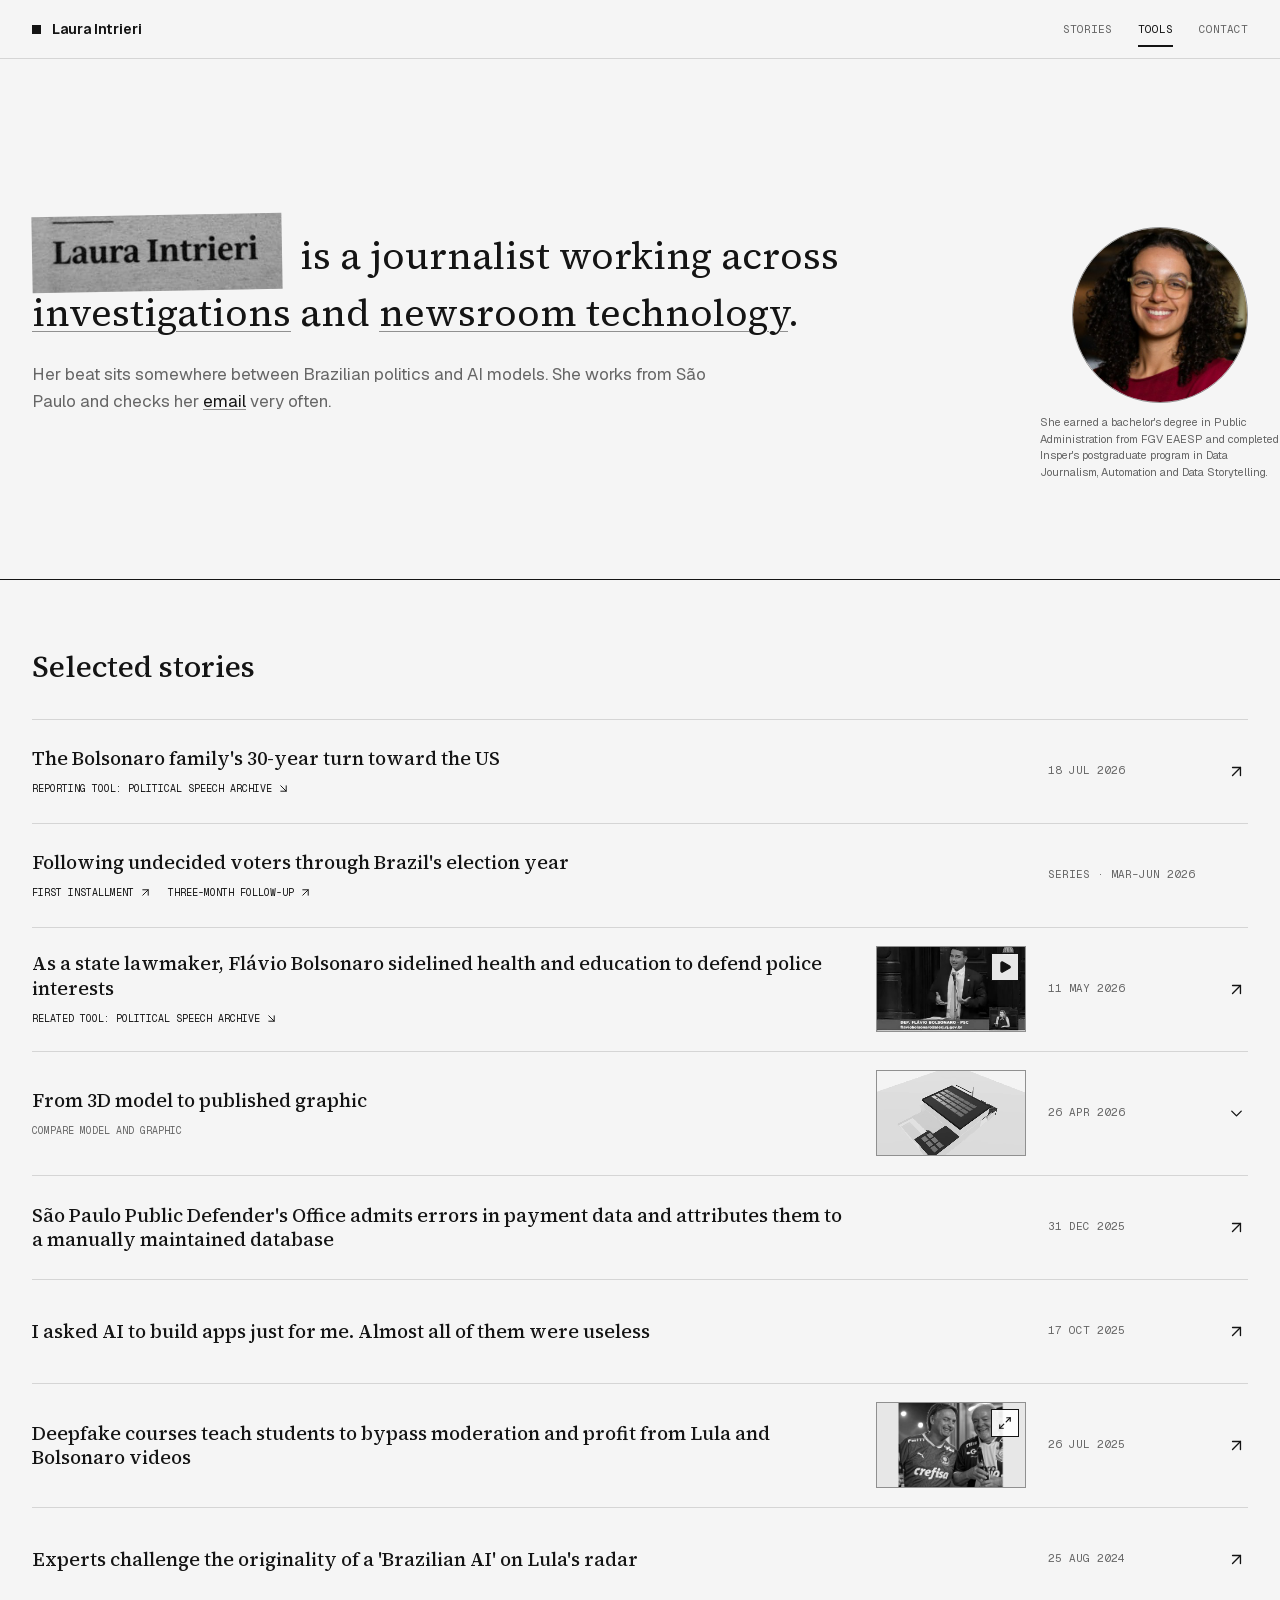
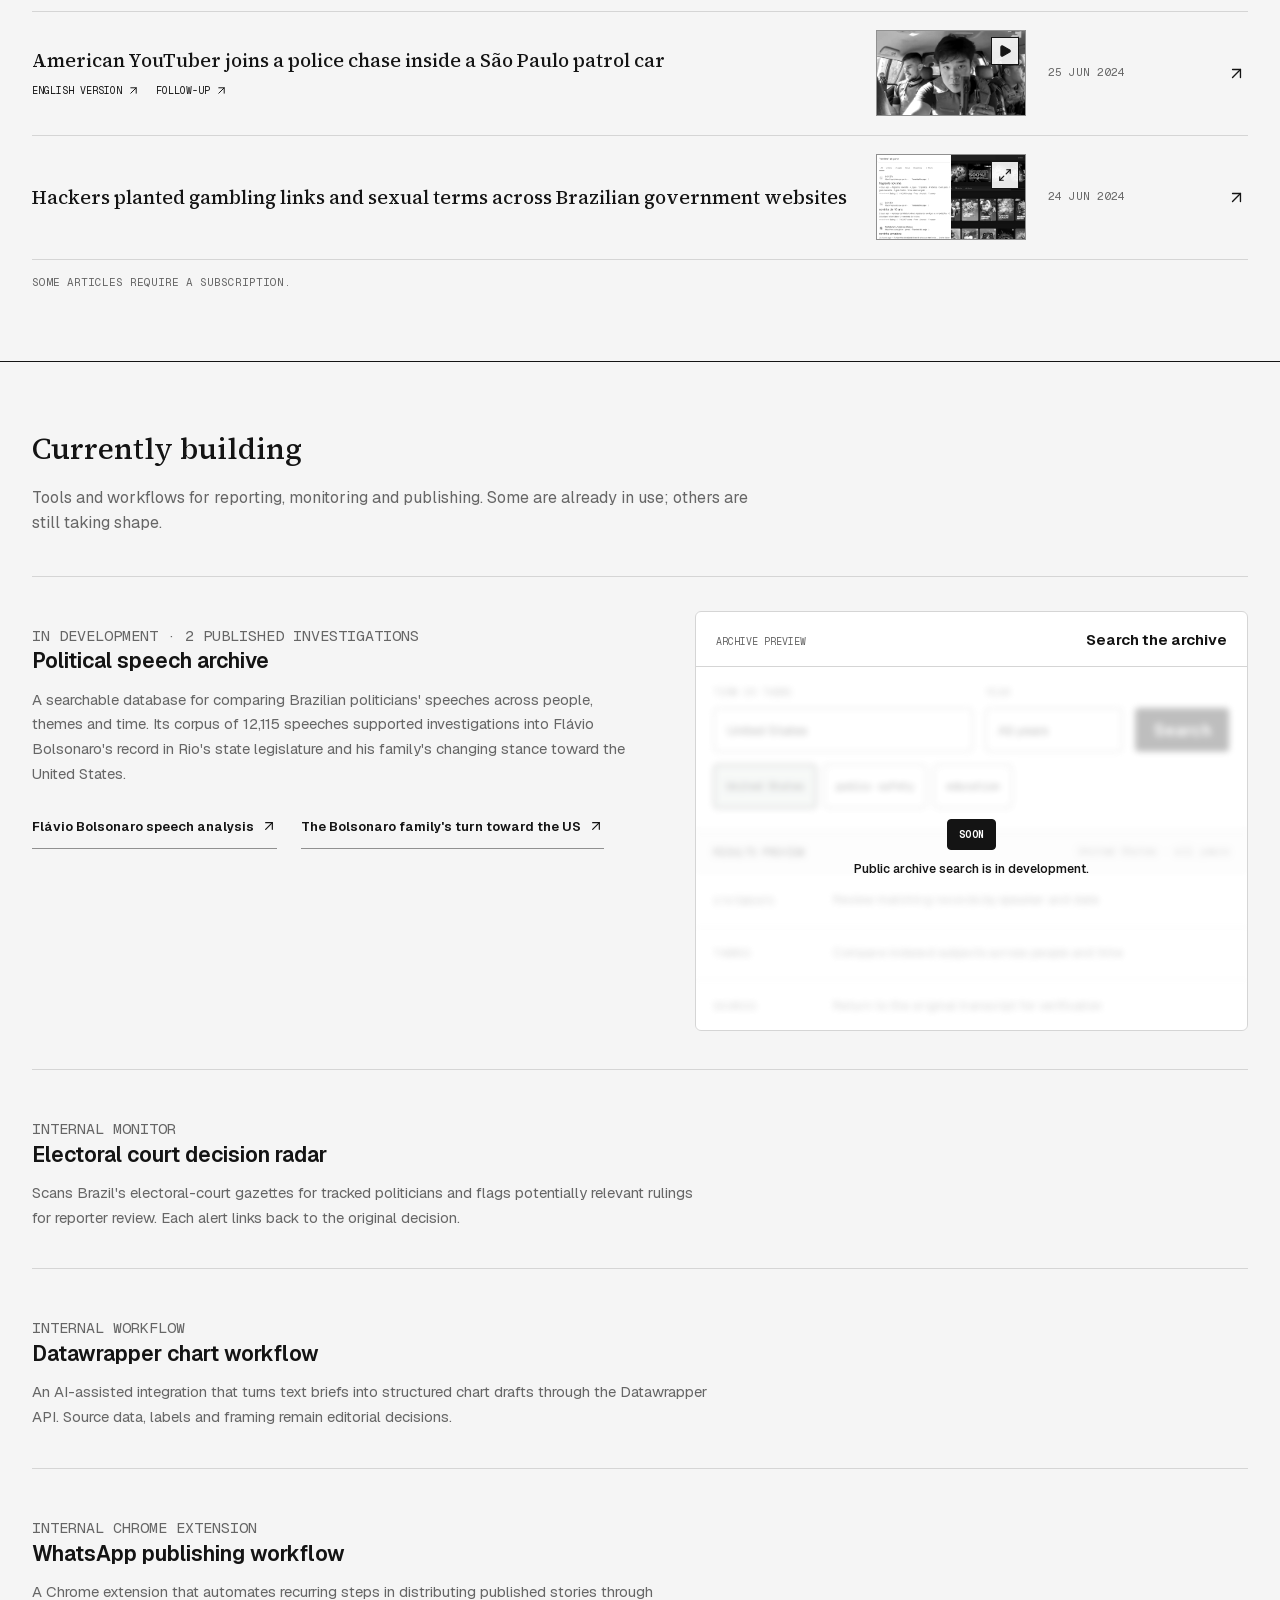
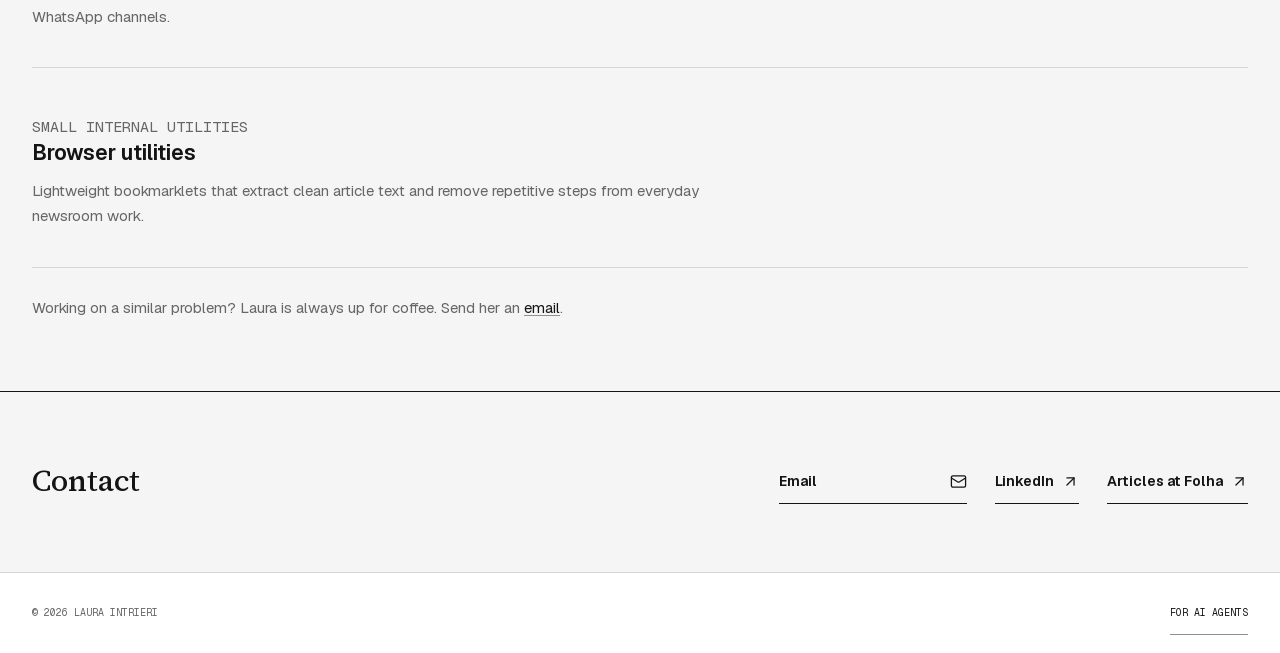
==== index.html @ 065230d8 "Publish Laura Intrieri portfolio" ====
<!DOCTYPE html><html lang="en"><head><meta charSet="utf-8"/><meta name="viewport" content="width=device-width, initial-scale=1"/><link rel="preload" as="image" href="/laura-intrieri.jpg"/><link rel="stylesheet" href="/_next/static/chunks/12.usk826t~mf.css" data-precedence="next"/><link rel="stylesheet" href="/_next/static/chunks/0a3dvdqsie1fz.css" data-precedence="next"/><link rel="preload" as="script" fetchPriority="low" href="/_next/static/chunks/0s037a8u6c812.js"/><script src="/_next/static/chunks/0exk0m7adlla-.js" async=""></script><script src="/_next/static/chunks/02dd9999gnvp8.js" async=""></script><script src="/_next/static/chunks/0i4fzzfjdfp~9.js" async=""></script><script src="/_next/static/chunks/turbopack-0ardxhsf6d251.js" async=""></script><script src="/_next/static/chunks/0pi6sxr_8rcpf.js" async=""></script><script src="/_next/static/chunks/176op1ci1oflp.js" async=""></script><script src="/_next/static/chunks/0tmbcn~sap714.js" async=""></script><script src="/_next/static/chunks/0n6szm4n17l6-.js" async=""></script><link rel="alternate" type="application/json" href="/for-ai.json"/><link rel="alternate" type="text/plain" href="/for-ai.txt"/><link rel="alternate" type="text/plain" href="/llms.txt"/><title>Laura Intrieri | Investigations and newsroom technology</title><meta name="description" content="Laura Intrieri reports on Brazilian politics and artificial intelligence at Folha de S.Paulo, working across investigations and newsroom technology from São Paulo."/><meta name="author" content="Laura Intrieri"/><meta name="creator" content="Laura Intrieri"/><meta property="og:title" content="Laura Intrieri | Investigations and newsroom technology"/><meta property="og:description" content="Brazilian politics, artificial intelligence, investigations and newsroom technology from São Paulo."/><meta property="og:locale" content="en_US"/><meta property="og:image" content="https://labintrieri.github.io/og.png"/><meta property="og:image:width" content="1200"/><meta property="og:image:height" content="630"/><meta property="og:image:alt" content="Laura Intrieri | Investigations and newsroom technology"/><meta property="og:type" content="website"/><meta name="twitter:card" content="summary_large_image"/><meta name="twitter:title" content="Laura Intrieri | Investigations and newsroom technology"/><meta name="twitter:description" content="Brazilian politics, artificial intelligence, investigations and newsroom technology from São Paulo."/><meta name="twitter:image" content="https://labintrieri.github.io/og.png"/><link rel="shortcut icon" href="/favicon.png"/><link rel="icon" href="/favicon.png"/><script src="/_next/static/chunks/03~yq9q893hmn.js" noModule=""></script></head><body><div hidden=""><!--$--><!--/$--></div><a class="skip-link" href="#content">Skip to content</a><header class="site-header"><div class="header-inner"><a class="brand" href="#content" aria-label="Laura Intrieri, home"><span class="brand-mark" aria-hidden="true"></span><span>Laura Intrieri</span></a><div class="header-actions"><nav class="site-nav desktop-nav" aria-label="Main navigation"><a href="#work">Stories</a><a href="#tools">Tools</a><a href="#contact">Contact</a></nav><details class="mobile-nav"><summary class="icon-button" aria-label="Main menu" title="Main menu"><svg xmlns="http://www.w3.org/2000/svg" width="19" height="19" viewBox="0 0 24 24" fill="none" stroke="currentColor" stroke-width="1.8" stroke-linecap="round" stroke-linejoin="round" class="lucide lucide-menu menu-icon menu-icon-open" aria-hidden="true"><path d="M4 5h16"></path><path d="M4 12h16"></path><path d="M4 19h16"></path></svg><svg xmlns="http://www.w3.org/2000/svg" width="19" height="19" viewBox="0 0 24 24" fill="none" stroke="currentColor" stroke-width="1.8" stroke-linecap="round" stroke-linejoin="round" class="lucide lucide-x menu-icon menu-icon-close" aria-hidden="true"><path d="M18 6 6 18"></path><path d="m6 6 12 12"></path></svg></summary><nav aria-label="Mobile navigation"><a href="#work">Stories</a><a href="#tools">Tools</a><a href="#contact">Contact</a></nav></details></div></div></header><main id="content" class="site-shell"><section class="hero" aria-labelledby="hero-title"><div class="hero-copy"><h1 id="hero-title"><span class="sr-only">Laura Intrieri</span><span class="byline-clipping" aria-hidden="true"></span> is a journalist working across <a class="hero-term-link" href="#work">investigations</a> and <a class="hero-term-link" href="#tools">newsroom technology</a>.</h1><p class="hero-statement">Her beat sits somewhere between Brazilian politics and AI models. She works from São Paulo and checks her <a class="inline-email-link" href="#contact" aria-label="Email Laura Intrieri">email</a> very often.</p></div><figure class="portrait-figure"><div class="portrait-stage"><img alt="Portrait of Laura Intrieri" decoding="async" data-nimg="fill" class="portrait-image" style="position:absolute;height:100%;width:100%;left:0;top:0;right:0;bottom:0;color:transparent" src="/laura-intrieri.jpg"/></div><figcaption class="portrait-caption">She earned a bachelor&#x27;s degree in Public Administration from FGV EAESP and completed Insper&#x27;s postgraduate program in Data Journalism, Automation and Data Storytelling.</figcaption></figure></section><section id="work" data-section="true" class="section section-works" aria-labelledby="work-title"><div class="section-inner"><h2 class="section-title" id="work-title">Selected stories</h2><div class="story-chronology" aria-label="Selected stories in chronological order, newest first"><article class="article-row article-row-text-only" id="story-bolsonaro-us-shift"><div class="article-story"><a class="article-title" href="https://www1.folha.uol.com.br/poder/2026/07/familia-bolsonaro-foi-de-desconfianca-a-alinhamento-aos-eua-em-30-anos.shtml" target="_blank" rel="noreferrer" aria-label="The Bolsonaro family&#x27;s 30-year turn toward the US. Published by Folha de S.Paulo on 18 Jul 2026. Opens in a new tab.">The Bolsonaro family&#x27;s 30-year turn toward the US</a><span class="article-related-links" role="group" aria-label="Links for The Bolsonaro family&#x27;s 30-year turn toward the US"><a href="#tool-speech-archive" aria-label="Reporting tool: Political speech archive for The Bolsonaro family&#x27;s 30-year turn toward the US">Reporting tool: Political speech archive<svg xmlns="http://www.w3.org/2000/svg" width="13" height="13" viewBox="0 0 24 24" fill="none" stroke="currentColor" stroke-width="1.8" stroke-linecap="round" stroke-linejoin="round" class="lucide lucide-arrow-down-right" aria-hidden="true"><path d="m7 7 10 10"></path><path d="M17 7v10H7"></path></svg></a></span></div><time class="article-date" dateTime="2026-07-18">18 Jul 2026</time><a class="article-arrow" href="https://www1.folha.uol.com.br/poder/2026/07/familia-bolsonaro-foi-de-desconfianca-a-alinhamento-aos-eua-em-30-anos.shtml" target="_blank" rel="noreferrer" aria-label="Open The Bolsonaro family&#x27;s 30-year turn toward the US in a new tab"><svg xmlns="http://www.w3.org/2000/svg" width="19" height="19" viewBox="0 0 24 24" fill="none" stroke="currentColor" stroke-width="1.7" stroke-linecap="round" stroke-linejoin="round" class="lucide lucide-arrow-up-right" aria-hidden="true"><path d="M7 7h10v10"></path><path d="M7 17 17 7"></path></svg></a></article><article class="article-row article-row-text-only" id="story-undecided-voters"><div class="article-story"><span class="article-title">Following undecided voters through Brazil&#x27;s election year</span><span class="article-related-links" role="group" aria-label="Links for Following undecided voters through Brazil&#x27;s election year"><a href="https://www1.folha.uol.com.br/poder/2026/03/indecisos-narram-sequencia-de-apostas-e-decepcoes-com-lideres-de-esquerda-e-direita.shtml" target="_blank" rel="noreferrer" aria-label="First installment for Following undecided voters through Brazil&#x27;s election year, opens in a new tab">First installment<svg xmlns="http://www.w3.org/2000/svg" width="13" height="13" viewBox="0 0 24 24" fill="none" stroke="currentColor" stroke-width="1.8" stroke-linecap="round" stroke-linejoin="round" class="lucide lucide-arrow-up-right" aria-hidden="true"><path d="M7 7h10v10"></path><path d="M7 17 17 7"></path></svg></a><a href="https://www1.folha.uol.com.br/poder/2026/06/indecisos-veem-eleicao-sem-entusiasmo-e-adiam-escolha-para-depois-de-debates.shtml" target="_blank" rel="noreferrer" aria-label="Three-month follow-up for Following undecided voters through Brazil&#x27;s election year, opens in a new tab">Three-month follow-up<svg xmlns="http://www.w3.org/2000/svg" width="13" height="13" viewBox="0 0 24 24" fill="none" stroke="currentColor" stroke-width="1.8" stroke-linecap="round" stroke-linejoin="round" class="lucide lucide-arrow-up-right" aria-hidden="true"><path d="M7 7h10v10"></path><path d="M7 17 17 7"></path></svg></a></span></div><time class="article-date" dateTime="2026-06">Series · Mar–Jun 2026</time></article><article class="article-row article-row-has-visual" id="story-flavio-speeches"><div class="article-story"><a class="article-title" href="https://www1.folha.uol.com.br/poder/2026/05/em-discursos-como-deputado-flavio-deixou-de-lado-saude-e-educacao-para-defender-policia.shtml" target="_blank" rel="noreferrer" aria-label="As a state lawmaker, Flávio Bolsonaro sidelined health and education to defend police interests. Published by Folha de S.Paulo on 11 May 2026. Opens in a new tab.">As a state lawmaker, Flávio Bolsonaro sidelined health and education to defend police interests</a><span class="article-related-links" role="group" aria-label="Links for As a state lawmaker, Flávio Bolsonaro sidelined health and education to defend police interests"><a href="#tool-speech-archive" aria-label="Related tool: Political speech archive for As a state lawmaker, Flávio Bolsonaro sidelined health and education to defend police interests">Related tool: Political speech archive<svg xmlns="http://www.w3.org/2000/svg" width="13" height="13" viewBox="0 0 24 24" fill="none" stroke="currentColor" stroke-width="1.8" stroke-linecap="round" stroke-linejoin="round" class="lucide lucide-arrow-down-right" aria-hidden="true"><path d="m7 7 10 10"></path><path d="M17 7v10H7"></path></svg></a></span></div><figure class="story-visual story-visual-speech-topics" aria-describedby="story-visual-flavio-speeches-caption"><div class="story-visual-stage"><div class="story-visual-panel story-visual-evidence"><span class="story-evidence story-evidence-speech"><img alt="Flavio Bolsonaro speaking at the TV Alerj podium on February 7, 2018" loading="lazy" decoding="async" data-nimg="fill" class="story-evidence-photo" style="position:absolute;height:100%;width:100%;left:0;top:0;right:0;bottom:0;color:transparent" src="/story-media/flavio-alerj.jpg"/></span><button type="button" class="story-media-open" aria-label="Watch the TV Alerj archive" title="Watch the TV Alerj archive"><svg xmlns="http://www.w3.org/2000/svg" width="14" height="14" viewBox="0 0 24 24" fill="currentColor" stroke="currentColor" stroke-width="2" stroke-linecap="round" stroke-linejoin="round" class="lucide lucide-play" aria-hidden="true"><path d="M5 5a2 2 0 0 1 3.008-1.728l11.997 6.998a2 2 0 0 1 .003 3.458l-12 7A2 2 0 0 1 5 19z"></path></svg></button></div></div><figcaption class="sr-only" id="story-visual-flavio-speeches-caption">An archival TV Alerj frame from Flavio Bolsonaro&#x27;s time as a state lawmaker.</figcaption></figure><dialog class="story-media-dialog" aria-labelledby="story-visual-flavio-speeches-dialog-title" aria-describedby="story-visual-flavio-speeches-dialog-description"><div class="story-media-dialog-shell"><header><div><p id="story-visual-flavio-speeches-dialog-title">TV Alerj archive</p><p id="story-visual-flavio-speeches-dialog-description">An archival TV Alerj frame from Flavio Bolsonaro&#x27;s time as a state lawmaker.</p><p class="story-dialog-source">TV Alerj / YouTube, Feb. 7, 2018</p></div><button type="button" class="story-dialog-close" aria-label="Close media" title="Close media"><svg xmlns="http://www.w3.org/2000/svg" width="20" height="20" viewBox="0 0 24 24" fill="none" stroke="currentColor" stroke-width="2" stroke-linecap="round" stroke-linejoin="round" class="lucide lucide-x" aria-hidden="true"><path d="M18 6 6 18"></path><path d="m6 6 12 12"></path></svg></button></header><div class="story-media-dialog-body"></div></div></dialog><time class="article-date" dateTime="2026-05-11">11 May 2026</time><a class="article-arrow" href="https://www1.folha.uol.com.br/poder/2026/05/em-discursos-como-deputado-flavio-deixou-de-lado-saude-e-educacao-para-defender-policia.shtml" target="_blank" rel="noreferrer" aria-label="Open As a state lawmaker, Flávio Bolsonaro sidelined health and education to defend police interests in a new tab"><svg xmlns="http://www.w3.org/2000/svg" width="19" height="19" viewBox="0 0 24 24" fill="none" stroke="currentColor" stroke-width="1.7" stroke-linecap="round" stroke-linejoin="round" class="lucide lucide-arrow-up-right" aria-hidden="true"><path d="M7 7h10v10"></path><path d="M7 17 17 7"></path></svg></a></article><article class="house-story" id="story-house-model"><details class="house-story-details"><summary class="article-row article-row-has-visual house-story-summary"><span class="article-story"><span class="article-title">From 3D model to published graphic</span><span class="house-story-action">Compare model and graphic</span></span><span class="house-model-preview" aria-hidden="true"><video muted="" loop="" playsInline="" preload="metadata" poster="/story-media/house-model-still.webp"><source src="/story-media/house-model-process.webm" type="video/webm"/><source src="/story-media/house-model-process.mp4" type="video/mp4"/></video></span><time class="article-date" dateTime="2026-04-26">26 Apr 2026</time><span class="article-arrow house-story-chevron"><svg xmlns="http://www.w3.org/2000/svg" width="19" height="19" viewBox="0 0 24 24" fill="none" stroke="currentColor" stroke-width="1.7" stroke-linecap="round" stroke-linejoin="round" class="lucide lucide-chevron-down" aria-hidden="true"><path d="m6 9 6 6 6-6"></path></svg></span></summary><div class="house-story-panel"><div class="house-story-copy"><p>A browser-based reconstruction became the final infographic. Compare the working model with the version published by Folha.</p><p class="house-story-credit">Published with Evelyn Aires and Luciano Veronezi.</p><a class="house-story-link" href="https://www1.folha.uol.com.br/poder/2026/04/bolsonaro-cumpre-pena-em-casa-com-piscina-e-de-tornozeleira-veja-infografico.shtml" target="_blank" rel="noreferrer" aria-label="Read the Bolsonaro house visual story at Folha de S.Paulo, opens in a new tab">Read the story<svg xmlns="http://www.w3.org/2000/svg" width="16" height="16" viewBox="0 0 24 24" fill="none" stroke="currentColor" stroke-width="1.8" stroke-linecap="round" stroke-linejoin="round" class="lucide lucide-arrow-up-right" aria-hidden="true"><path d="M7 7h10v10"></path><path d="M7 17 17 7"></path></svg></a></div><div class="house-model-feature house-model-inline"><style>
  .house-model-feature {
    width: min(100%, 500px);
    margin-inline: auto;
    color: var(--ink, #141414);
  }

  .house-model-toolbar {
    min-height: 46px;
    display: flex;
    align-items: center;
    justify-content: space-between;
    gap: 12px;
    padding-block: 6px;
    border-top: 1px solid var(--line, #d5d5d5);
  }

  .house-model-switch {
    display: inline-grid;
    grid-template-columns: repeat(2, minmax(0, 1fr));
    border: 1px solid var(--line-strong, #909090);
    border-radius: 4px;
    overflow: hidden;
  }

  .house-model-switch button,
  .house-model-reset {
    min-height: 34px;
    border: 0;
    background: transparent;
    color: var(--ink, #141414);
    cursor: pointer;
  }

  .house-model-switch button {
    min-width: 110px;
    padding-inline: 12px;
    font-family: var(--font-geist-mono, Consolas, monospace);
    font-size: 10px;
    font-weight: 600;
    text-transform: uppercase;
  }

  .house-model-switch button + button {
    border-left: 1px solid var(--line-strong, #909090);
  }

  .house-model-switch button[aria-pressed="true"] {
    background: var(--ink, #141414);
    color: var(--surface, #fff);
  }

  .house-model-switch button:disabled {
    cursor: not-allowed;
    opacity: 0.46;
  }

  .house-model-switch button:hover:not([aria-pressed="true"]),
  .house-model-switch button:focus-visible:not([aria-pressed="true"]),
  .house-model-reset:hover,
  .house-model-reset:focus-visible {
    background: var(--pastel, #dfe6e2);
  }

  .house-model-reset {
    width: 34px;
    display: inline-grid;
    place-items: center;
    border: 1px solid var(--line-strong, #909090);
    border-radius: 4px;
  }

  .house-model-reset[hidden] {
    visibility: hidden;
    display: inline-grid;
  }

  .house-model-frame {
    position: relative;
    width: 100%;
    aspect-ratio: 600 / 344;
    overflow: hidden;
    isolation: isolate;
    border-block: 1px solid var(--line, #d5d5d5);
    background: #f0f0ed;
  }

  .house-model-poster,
  .house-model-canvas {
    position: absolute;
    inset: 0;
    width: 100%;
    height: 100%;
  }

  .house-model-poster {
    z-index: 1;
    object-fit: cover;
    background: #fff;
    transition: opacity 180ms ease;
  }

  .house-model-canvas {
    z-index: 2;
    opacity: 0;
    pointer-events: none;
    transition: opacity 180ms ease;
  }

  .house-model-canvas.is-ready {
    opacity: 1;
    pointer-events: auto;
  }

  .house-model-canvas canvas {
    width: 100%;
    height: 100%;
    display: block;
    touch-action: pan-y;
  }

  .house-model-comparison {
    position: absolute;
    z-index: 4;
    inset: 0;
    overflow: hidden;
  }

  .house-model-compare-published {
    position: absolute;
    inset: 0;
    overflow: hidden;
  }

  .house-model-compare-published img {
    object-fit: cover;
  }

  .house-model-compare-labels {
    position: absolute;
    z-index: 5;
    top: 8px;
    right: 8px;
    left: 8px;
    display: flex;
    align-items: flex-start;
    justify-content: space-between;
    gap: 12px;
    pointer-events: none;
  }

  .house-model-compare-labels span {
    padding: 5px 7px;
    background: rgba(245, 245, 245, 0.92);
    color: var(--ink, #141414);
    font-family: var(--font-geist-mono, Consolas, monospace);
    font-size: 9px;
    font-weight: 600;
    text-transform: uppercase;
  }

  .house-model-compare-divider {
    position: absolute;
    z-index: 6;
    top: 0;
    bottom: 0;
    width: 1px;
    background: var(--ink, #141414);
    pointer-events: none;
    transform: translateX(-50%);
  }

  .house-model-compare-divider span {
    position: absolute;
    top: 50%;
    left: 50%;
    width: 28px;
    height: 28px;
    border: 1px solid var(--ink, #141414);
    border-radius: 50%;
    background: var(--surface, #fff);
    transform: translate(-50%, -50%);
  }

  .house-model-compare-divider span::before {
    content: "";
    position: absolute;
    inset: 8px 9px;
    border-inline: 1px solid var(--ink, #141414);
  }

  .house-model-compare-range {
    appearance: none;
    position: absolute;
    z-index: 7;
    top: 50%;
    left: 0;
    width: 100%;
    height: 44px;
    margin: 0;
    background: transparent;
    cursor: ew-resize;
    transform: translateY(-50%);
    touch-action: pan-y;
  }

  .house-model-compare-range:focus-visible {
    outline: 2px solid var(--ink, #141414);
    outline-offset: -2px;
  }

  .house-model-compare-range::-webkit-slider-runnable-track {
    height: 2px;
    background: transparent;
  }

  .house-model-compare-range::-webkit-slider-thumb {
    width: 44px;
    height: 44px;
    margin-top: -21px;
    appearance: none;
    border: 0;
    background: transparent;
  }

  .house-model-compare-range::-moz-range-track {
    height: 2px;
    border: 0;
    background: transparent;
  }

  .house-model-compare-range::-moz-range-thumb {
    width: 44px;
    height: 44px;
    border: 0;
    background: transparent;
  }

  .house-model-status {
    position: absolute;
    z-index: 8;
    left: 10px;
    bottom: 10px;
    margin: 0;
    padding: 6px 8px;
    background: rgba(245, 245, 245, 0.92);
    color: var(--muted, #666);
    font-family: var(--font-geist-mono, Consolas, monospace);
    font-size: 9px;
    text-transform: uppercase;
  }

  .house-model-a11y {
    position: absolute;
    width: 1px;
    height: 1px;
    padding: 0;
    margin: -1px;
    overflow: hidden;
    clip: rect(0, 0, 0, 0);
    white-space: nowrap;
    border: 0;
  }

  @media (max-width: 760px) {
    .house-model-toolbar {
      align-items: stretch;
    }

    .house-model-switch {
      flex: 1;
    }

    .house-model-switch button {
      min-width: 0;
      min-height: 44px;
      padding-inline: 9px;
    }

    .house-model-reset {
      width: 44px;
      min-height: 44px;
    }

  }

  @media (max-width: 360px) {
    .house-model-toolbar {
      gap: 8px;
    }

    .house-model-switch button {
      padding-inline: 6px;
      font-size: 9px;
      white-space: nowrap;
    }

  }

  @media (prefers-reduced-motion: reduce) {
    .house-model-poster,
    .house-model-canvas {
      transition: none;
    }
  }
</style><div class="house-model-toolbar"><div class="house-model-switch" role="group" aria-label="Choose visual"><button type="button" aria-pressed="true">Compare</button><button type="button" aria-pressed="false">Explore 3D</button></div><button type="button" class="house-model-reset" hidden="" aria-label="Reset 3D view" title="Reset 3D view"><svg xmlns="http://www.w3.org/2000/svg" width="17" height="17" viewBox="0 0 24 24" fill="none" stroke="currentColor" stroke-width="1.8" stroke-linecap="round" stroke-linejoin="round" class="lucide lucide-rotate-ccw" aria-hidden="true"><path d="M3 12a9 9 0 1 0 9-9 9.75 9.75 0 0 0-6.74 2.74L3 8"></path><path d="M3 3v5h5"></path></svg></button></div><div class="house-model-frame is-compare"><img alt="" aria-hidden="true" loading="lazy" decoding="async" data-nimg="fill" class="house-model-poster" style="position:absolute;height:100%;width:100%;left:0;top:0;right:0;bottom:0;color:transparent" src="/story-media/house-model-still.webp"/><div class="house-model-canvas" aria-hidden="true"></div><div class="house-model-comparison" role="group" aria-label="Comparison between the working 3D model and: Published diagram showing an approximate model of Jair Bolsonaro&#x27;s house"><div class="house-model-compare-published" style="clip-path:inset(0 0 0 50%)" aria-hidden="true"><img alt="" loading="lazy" decoding="async" data-nimg="fill" style="position:absolute;height:100%;width:100%;left:0;top:0;right:0;bottom:0;color:transparent" src="/story-media/house-published-comparator.png"/></div><div class="house-model-compare-labels" aria-hidden="true"><span>3D model</span><span>Published graphic</span></div><div class="house-model-compare-divider" style="left:50%" aria-hidden="true"><span></span></div><input class="house-model-compare-range" type="range" min="4" max="96" aria-label="Move the comparison divider" aria-valuetext="50% published graphic visible" value="50"/></div><p id="house-model-instructions" class="house-model-a11y">Drag or use the arrow keys to rotate the model. Use the plus and minus keys to zoom. Hold Control or Command while scrolling to zoom. Hold Shift while dragging to pan.</p></div></div></div></details></article><article class="article-row article-row-text-only" id="story-payment-data"><div class="article-story"><a class="article-title" href="https://www1.folha.uol.com.br/poder/2025/12/defensoria-de-sp-admite-erro-em-dados-de-pagamentos-e-culpa-base-preenchida-a-mao.shtml" target="_blank" rel="noreferrer" aria-label="São Paulo Public Defender&#x27;s Office admits errors in payment data and attributes them to a manually maintained database. Published by Folha de S.Paulo on 31 Dec 2025. Opens in a new tab.">São Paulo Public Defender&#x27;s Office admits errors in payment data and attributes them to a manually maintained database</a></div><time class="article-date" dateTime="2025-12-31">31 Dec 2025</time><a class="article-arrow" href="https://www1.folha.uol.com.br/poder/2025/12/defensoria-de-sp-admite-erro-em-dados-de-pagamentos-e-culpa-base-preenchida-a-mao.shtml" target="_blank" rel="noreferrer" aria-label="Open São Paulo Public Defender&#x27;s Office admits errors in payment data and attributes them to a manually maintained database in a new tab"><svg xmlns="http://www.w3.org/2000/svg" width="19" height="19" viewBox="0 0 24 24" fill="none" stroke="currentColor" stroke-width="1.7" stroke-linecap="round" stroke-linejoin="round" class="lucide lucide-arrow-up-right" aria-hidden="true"><path d="M7 7h10v10"></path><path d="M7 17 17 7"></path></svg></a></article><article class="article-row article-row-text-only" id="story-ai-apps"><div class="article-story"><a class="article-title" href="https://www1.folha.uol.com.br/tec/2025/10/mandei-a-ia-fazer-aplicativos-so-para-mim-e-quase-todos-foram-inuteis.shtml" target="_blank" rel="noreferrer" aria-label="I asked AI to build apps just for me. Almost all of them were useless. Published by Folha de S.Paulo on 17 Oct 2025. Opens in a new tab.">I asked AI to build apps just for me. Almost all of them were useless</a></div><time class="article-date" dateTime="2025-10-17">17 Oct 2025</time><a class="article-arrow" href="https://www1.folha.uol.com.br/tec/2025/10/mandei-a-ia-fazer-aplicativos-so-para-mim-e-quase-todos-foram-inuteis.shtml" target="_blank" rel="noreferrer" aria-label="Open I asked AI to build apps just for me. Almost all of them were useless in a new tab"><svg xmlns="http://www.w3.org/2000/svg" width="19" height="19" viewBox="0 0 24 24" fill="none" stroke="currentColor" stroke-width="1.7" stroke-linecap="round" stroke-linejoin="round" class="lucide lucide-arrow-up-right" aria-hidden="true"><path d="M7 7h10v10"></path><path d="M7 17 17 7"></path></svg></a></article><article class="article-row article-row-has-visual" id="story-deepfake-courses"><div class="article-story"><a class="article-title" href="https://www1.folha.uol.com.br/poder/2025/07/cursos-de-deepfake-ensinam-a-driblar-moderacao-e-a-lucrar-com-videos-de-lula-e-bolsonaro-feitos-por-ia.shtml" target="_blank" rel="noreferrer" aria-label="Deepfake courses teach students to bypass moderation and profit from Lula and Bolsonaro videos. Published by Folha de S.Paulo on 26 Jul 2025. Opens in a new tab.">Deepfake courses teach students to bypass moderation and profit from Lula and Bolsonaro videos</a></div><figure class="story-visual story-visual-deepfake-courses" aria-describedby="story-visual-deepfake-courses-caption"><div class="story-visual-stage"><div class="story-visual-panel story-visual-evidence"><span class="story-evidence story-evidence-deepfake"><img alt="AI-generated course material depicting Lula and Jair Bolsonaro" loading="lazy" decoding="async" data-nimg="fill" class="story-evidence-photo" style="position:absolute;height:100%;width:100%;left:0;top:0;right:0;bottom:0;color:transparent" src="/story-media/deepfake-course.jpg"/></span><button type="button" class="story-media-open" aria-label="Open the reporting material" title="Open the reporting material"><svg xmlns="http://www.w3.org/2000/svg" width="14" height="14" viewBox="0 0 24 24" fill="none" stroke="currentColor" stroke-width="2" stroke-linecap="round" stroke-linejoin="round" class="lucide lucide-maximize2 lucide-maximize-2" aria-hidden="true"><path d="M15 3h6v6"></path><path d="m21 3-7 7"></path><path d="m3 21 7-7"></path><path d="M9 21H3v-6"></path></svg></button></div></div><figcaption class="sr-only" id="story-visual-deepfake-courses-caption">AI-generated course material examined during the reporting.</figcaption></figure><dialog class="story-media-dialog" aria-labelledby="story-visual-deepfake-courses-dialog-title" aria-describedby="story-visual-deepfake-courses-dialog-description"><div class="story-media-dialog-shell"><header><div><p id="story-visual-deepfake-courses-dialog-title">AI-generated course material</p><p id="story-visual-deepfake-courses-dialog-description">AI-generated course material examined during the reporting.</p><p class="story-dialog-source">Course material examined during reporting / via Folha de S.Paulo</p></div><button type="button" class="story-dialog-close" aria-label="Close media" title="Close media"><svg xmlns="http://www.w3.org/2000/svg" width="20" height="20" viewBox="0 0 24 24" fill="none" stroke="currentColor" stroke-width="2" stroke-linecap="round" stroke-linejoin="round" class="lucide lucide-x" aria-hidden="true"><path d="M18 6 6 18"></path><path d="m6 6 12 12"></path></svg></button></header><div class="story-media-dialog-body"></div></div></dialog><time class="article-date" dateTime="2025-07-26">26 Jul 2025</time><a class="article-arrow" href="https://www1.folha.uol.com.br/poder/2025/07/cursos-de-deepfake-ensinam-a-driblar-moderacao-e-a-lucrar-com-videos-de-lula-e-bolsonaro-feitos-por-ia.shtml" target="_blank" rel="noreferrer" aria-label="Open Deepfake courses teach students to bypass moderation and profit from Lula and Bolsonaro videos in a new tab"><svg xmlns="http://www.w3.org/2000/svg" width="19" height="19" viewBox="0 0 24 24" fill="none" stroke="currentColor" stroke-width="1.7" stroke-linecap="round" stroke-linejoin="round" class="lucide lucide-arrow-up-right" aria-hidden="true"><path d="M7 7h10v10"></path><path d="M7 17 17 7"></path></svg></a></article><article class="article-row article-row-text-only" id="story-brazilian-ai"><div class="article-story"><a class="article-title" href="https://www1.folha.uol.com.br/mercado/2024/08/especialistas-contestam-originalidade-de-ia-brasileira-no-radar-de-lula.shtml" target="_blank" rel="noreferrer" aria-label="Experts challenge the originality of a &#x27;Brazilian AI&#x27; on Lula&#x27;s radar. Published by Folha de S.Paulo on 25 Aug 2024. Opens in a new tab.">Experts challenge the originality of a &#x27;Brazilian AI&#x27; on Lula&#x27;s radar</a></div><time class="article-date" dateTime="2024-08-25">25 Aug 2024</time><a class="article-arrow" href="https://www1.folha.uol.com.br/mercado/2024/08/especialistas-contestam-originalidade-de-ia-brasileira-no-radar-de-lula.shtml" target="_blank" rel="noreferrer" aria-label="Open Experts challenge the originality of a &#x27;Brazilian AI&#x27; on Lula&#x27;s radar in a new tab"><svg xmlns="http://www.w3.org/2000/svg" width="19" height="19" viewBox="0 0 24 24" fill="none" stroke="currentColor" stroke-width="1.7" stroke-linecap="round" stroke-linejoin="round" class="lucide lucide-arrow-up-right" aria-hidden="true"><path d="M7 7h10v10"></path><path d="M7 17 17 7"></path></svg></a></article><article class="article-row article-row-has-visual" id="story-police-chase"><div class="article-story"><a class="article-title" href="https://www1.folha.uol.com.br/cotidiano/2024/06/youtuber-americano-participa-de-perseguicao-dentro-de-viatura-da-pm-de-sao-paulo.shtml" target="_blank" rel="noreferrer" aria-label="American YouTuber joins a police chase inside a São Paulo patrol car. Published by Folha de S.Paulo on 25 Jun 2024. Opens in a new tab.">American YouTuber joins a police chase inside a São Paulo patrol car</a><span class="article-related-links" role="group" aria-label="Links for American YouTuber joins a police chase inside a São Paulo patrol car"><a href="https://www1.folha.uol.com.br/internacional/en/saopaulo/2024/06/american-youtuber-participates-in-a-chase-inside-a-sao-paulo-military-police-vehicle.shtml" target="_blank" rel="noreferrer" aria-label="English version for American YouTuber joins a police chase inside a São Paulo patrol car, opens in a new tab">English version<svg xmlns="http://www.w3.org/2000/svg" width="13" height="13" viewBox="0 0 24 24" fill="none" stroke="currentColor" stroke-width="1.8" stroke-linecap="round" stroke-linejoin="round" class="lucide lucide-arrow-up-right" aria-hidden="true"><path d="M7 7h10v10"></path><path d="M7 17 17 7"></path></svg></a><a href="https://www1.folha.uol.com.br/cotidiano/2024/08/youtuber-americano-que-participou-de-perseguicao-em-carro-da-pm-de-sp-diz-que-foi-alvo-facil-da-midia.shtml" target="_blank" rel="noreferrer" aria-label="Follow-up for American YouTuber joins a police chase inside a São Paulo patrol car, opens in a new tab">Follow-up<svg xmlns="http://www.w3.org/2000/svg" width="13" height="13" viewBox="0 0 24 24" fill="none" stroke="currentColor" stroke-width="1.8" stroke-linecap="round" stroke-linejoin="round" class="lucide lucide-arrow-up-right" aria-hidden="true"><path d="M7 7h10v10"></path><path d="M7 17 17 7"></path></svg></a></span></div><figure class="story-visual story-visual-police-video" aria-describedby="story-visual-police-chase-caption"><div class="story-visual-stage"><div class="story-visual-panel story-visual-evidence"><span class="story-evidence story-evidence-police"><img alt="Gen Kimura inside a Sao Paulo Military Police patrol car" loading="lazy" decoding="async" data-nimg="fill" class="story-evidence-photo" style="position:absolute;height:100%;width:100%;left:0;top:0;right:0;bottom:0;color:transparent" src="/story-media/police-video.jpg"/></span><button type="button" class="story-media-open" aria-label="Watch the source video" title="Watch the source video"><svg xmlns="http://www.w3.org/2000/svg" width="14" height="14" viewBox="0 0 24 24" fill="currentColor" stroke="currentColor" stroke-width="2" stroke-linecap="round" stroke-linejoin="round" class="lucide lucide-play" aria-hidden="true"><path d="M5 5a2 2 0 0 1 3.008-1.728l11.997 6.998a2 2 0 0 1 .003 3.458l-12 7A2 2 0 0 1 5 19z"></path></svg></button></div></div><figcaption class="sr-only" id="story-visual-police-chase-caption">A source-video frame shows Gen Kimura inside the patrol car.</figcaption></figure><dialog class="story-media-dialog" aria-labelledby="story-visual-police-chase-dialog-title" aria-describedby="story-visual-police-chase-dialog-description"><div class="story-media-dialog-shell"><header><div><p id="story-visual-police-chase-dialog-title">Source video</p><p id="story-visual-police-chase-dialog-description">A source-video frame shows Gen Kimura inside the patrol car.</p><p class="story-dialog-source">Gen Kimura / YouTube</p></div><button type="button" class="story-dialog-close" aria-label="Close media" title="Close media"><svg xmlns="http://www.w3.org/2000/svg" width="20" height="20" viewBox="0 0 24 24" fill="none" stroke="currentColor" stroke-width="2" stroke-linecap="round" stroke-linejoin="round" class="lucide lucide-x" aria-hidden="true"><path d="M18 6 6 18"></path><path d="m6 6 12 12"></path></svg></button></header><div class="story-media-dialog-body"></div></div></dialog><time class="article-date" dateTime="2024-06-25">25 Jun 2024</time><a class="article-arrow" href="https://www1.folha.uol.com.br/cotidiano/2024/06/youtuber-americano-participa-de-perseguicao-dentro-de-viatura-da-pm-de-sao-paulo.shtml" target="_blank" rel="noreferrer" aria-label="Open American YouTuber joins a police chase inside a São Paulo patrol car in a new tab"><svg xmlns="http://www.w3.org/2000/svg" width="19" height="19" viewBox="0 0 24 24" fill="none" stroke="currentColor" stroke-width="1.7" stroke-linecap="round" stroke-linejoin="round" class="lucide lucide-arrow-up-right" aria-hidden="true"><path d="M7 7h10v10"></path><path d="M7 17 17 7"></path></svg></a></article><article class="article-row article-row-has-visual" id="story-government-links"><div class="article-story"><a class="article-title" href="https://www1.folha.uol.com.br/mercado/2024/06/hackers-poem-tigrinho-links-suspeitos-e-termos-sexuais-em-sites-de-governos.shtml" target="_blank" rel="noreferrer" aria-label="Hackers planted gambling links and sexual terms across Brazilian government websites. Published by Folha de S.Paulo on 24 Jun 2024. Opens in a new tab.">Hackers planted gambling links and sexual terms across Brazilian government websites</a></div><figure class="story-visual story-visual-government-links" aria-describedby="story-visual-government-links-caption"><div class="story-visual-stage"><div class="story-visual-panel story-visual-evidence"><span class="story-evidence story-evidence-split story-evidence-gov"><span class="story-evidence-frame"><img alt="Search results showing altered government links" loading="lazy" decoding="async" data-nimg="fill" class="story-evidence-photo" style="position:absolute;height:100%;width:100%;left:0;top:0;right:0;bottom:0;color:transparent" src="/story-media/gov-search.jpg"/></span><span class="story-evidence-frame"><img alt="Gambling interface reached after a redirect" loading="lazy" decoding="async" data-nimg="fill" class="story-evidence-photo" style="position:absolute;height:100%;width:100%;left:0;top:0;right:0;bottom:0;color:transparent" src="/story-media/gov-redirect.jpg"/></span></span><button type="button" class="story-media-open" aria-label="Open the reporting captures" title="Open the reporting captures"><svg xmlns="http://www.w3.org/2000/svg" width="14" height="14" viewBox="0 0 24 24" fill="none" stroke="currentColor" stroke-width="2" stroke-linecap="round" stroke-linejoin="round" class="lucide lucide-maximize2 lucide-maximize-2" aria-hidden="true"><path d="M15 3h6v6"></path><path d="m21 3-7 7"></path><path d="m3 21 7-7"></path><path d="M9 21H3v-6"></path></svg></button></div></div><figcaption class="sr-only" id="story-visual-government-links-caption">Reporting captures show a government search result leading to a gambling interface.</figcaption></figure><dialog class="story-media-dialog" aria-labelledby="story-visual-government-links-dialog-title" aria-describedby="story-visual-government-links-dialog-description"><div class="story-media-dialog-shell"><header><div><p id="story-visual-government-links-dialog-title">Reporting captures</p><p id="story-visual-government-links-dialog-description">Reporting captures show a government search result leading to a gambling interface.</p><p class="story-dialog-source">Reporting captures / Folha de S.Paulo</p></div><button type="button" class="story-dialog-close" aria-label="Close media" title="Close media"><svg xmlns="http://www.w3.org/2000/svg" width="20" height="20" viewBox="0 0 24 24" fill="none" stroke="currentColor" stroke-width="2" stroke-linecap="round" stroke-linejoin="round" class="lucide lucide-x" aria-hidden="true"><path d="M18 6 6 18"></path><path d="m6 6 12 12"></path></svg></button></header><div class="story-media-dialog-body"></div></div></dialog><time class="article-date" dateTime="2024-06-24">24 Jun 2024</time><a class="article-arrow" href="https://www1.folha.uol.com.br/mercado/2024/06/hackers-poem-tigrinho-links-suspeitos-e-termos-sexuais-em-sites-de-governos.shtml" target="_blank" rel="noreferrer" aria-label="Open Hackers planted gambling links and sexual terms across Brazilian government websites in a new tab"><svg xmlns="http://www.w3.org/2000/svg" width="19" height="19" viewBox="0 0 24 24" fill="none" stroke="currentColor" stroke-width="1.7" stroke-linecap="round" stroke-linejoin="round" class="lucide lucide-arrow-up-right" aria-hidden="true"><path d="M7 7h10v10"></path><path d="M7 17 17 7"></path></svg></a></article></div><p class="access-note">Some articles require a subscription.</p></div></section><section id="tools" data-section="true" class="section section-tools" aria-labelledby="tools-title"><div class="section-inner"><div class="tools-heading"><h2 class="section-title" id="tools-title">Currently building</h2><p class="tools-intro">Tools and workflows for reporting, monitoring and publishing. Some are already in use; others are still taking shape.</p></div><div class="tools-list"><article class="tool-row tool-row-has-evidence" id="tool-speech-archive"><div class="tool-copy"><p class="tool-meta">In development · 2 published investigations</p><h3>Political speech archive</h3><p>A searchable database for comparing Brazilian politicians&#x27; speeches across people, themes and time. Its corpus of 12,115 speeches supported investigations into Flávio Bolsonaro&#x27;s record in Rio&#x27;s state legislature and his family&#x27;s changing stance toward the United States.</p><div class="tool-links"><a href="https://www1.folha.uol.com.br/poder/2026/05/em-discursos-como-deputado-flavio-deixou-de-lado-saude-e-educacao-para-defender-policia.shtml" target="_blank" rel="noreferrer" aria-label="Flávio Bolsonaro speech analysis, opens in a new tab">Flávio Bolsonaro speech analysis<svg xmlns="http://www.w3.org/2000/svg" width="16" height="16" viewBox="0 0 24 24" fill="none" stroke="currentColor" stroke-width="1.8" stroke-linecap="round" stroke-linejoin="round" class="lucide lucide-arrow-up-right" aria-hidden="true"><path d="M7 7h10v10"></path><path d="M7 17 17 7"></path></svg></a><a href="https://www1.folha.uol.com.br/poder/2026/07/familia-bolsonaro-foi-de-desconfianca-a-alinhamento-aos-eua-em-30-anos.shtml" target="_blank" rel="noreferrer" aria-label="The Bolsonaro family&#x27;s turn toward the US, opens in a new tab">The Bolsonaro family&#x27;s turn toward the US<svg xmlns="http://www.w3.org/2000/svg" width="16" height="16" viewBox="0 0 24 24" fill="none" stroke="currentColor" stroke-width="1.8" stroke-linecap="round" stroke-linejoin="round" class="lucide lucide-arrow-up-right" aria-hidden="true"><path d="M7 7h10v10"></path><path d="M7 17 17 7"></path></svg></a></div></div><div class="tool-evidence"><section class="tool-evidence-module__G6EcYa__evidence" aria-labelledby="speech-archive-preview-title"><header class="tool-evidence-module__G6EcYa__header"><p class="tool-evidence-module__G6EcYa__eyebrow">Archive preview</p><h4 id="speech-archive-preview-title">Search the archive</h4></header><div class="tool-evidence-module__G6EcYa__previewStage"><div class="tool-evidence-module__G6EcYa__previewContent" aria-hidden="true"><div class="tool-evidence-module__G6EcYa__searchForm"><div class="tool-evidence-module__G6EcYa__fieldGroup"><span class="tool-evidence-module__G6EcYa__fieldLabel">Term or theme</span><span class="tool-evidence-module__G6EcYa__mockInput">United States</span></div><div class="tool-evidence-module__G6EcYa__yearGroup"><span class="tool-evidence-module__G6EcYa__fieldLabel">Year</span><span class="tool-evidence-module__G6EcYa__mockSelect">All years</span></div><span class="tool-evidence-module__G6EcYa__mockButton">Search</span></div><div class="tool-evidence-module__G6EcYa__termList"><span class="tool-evidence-module__G6EcYa__termActive">United States</span><span class="tool-evidence-module__G6EcYa__termButton">public safety</span><span class="tool-evidence-module__G6EcYa__termButton">education</span></div><div class="tool-evidence-module__G6EcYa__results"><div class="tool-evidence-module__G6EcYa__resultsHeading"><p>Results preview</p><span>United States · all years</span></div><ol class="tool-evidence-module__G6EcYa__resultList"><li><span class="tool-evidence-module__G6EcYa__resultType">Statements</span><span>Review matching records by speaker and date</span></li><li><span class="tool-evidence-module__G6EcYa__resultType">Themes</span><span>Compare indexed subjects across people and time</span></li><li><span class="tool-evidence-module__G6EcYa__resultType">Sources</span><span>Return to the original transcript for verification</span></li></ol></div></div><div class="tool-evidence-module__G6EcYa__soonNotice"><span class="tool-evidence-module__G6EcYa__soonLabel">Soon</span><p>Public archive search is in development.</p></div></div></section></div></article><article class="tool-row tool-row-text-only" id="tool-electoral-court-monitor"><div class="tool-copy"><p class="tool-meta">Internal monitor</p><h3>Electoral court decision radar</h3><p>Scans Brazil&#x27;s electoral-court gazettes for tracked politicians and flags potentially relevant rulings for reporter review. Each alert links back to the original decision.</p></div></article><article class="tool-row tool-row-text-only" id="tool-chart-production"><div class="tool-copy"><p class="tool-meta">Internal workflow</p><h3>Datawrapper chart workflow</h3><p>An AI-assisted integration that turns text briefs into structured chart drafts through the Datawrapper API. Source data, labels and framing remain editorial decisions.</p></div></article><article class="tool-row tool-row-text-only" id="tool-whatsapp-publishing"><div class="tool-copy"><p class="tool-meta">Internal Chrome extension</p><h3>WhatsApp publishing workflow</h3><p>A Chrome extension that automates recurring steps in distributing published stories through WhatsApp channels.</p></div></article><article class="tool-row tool-row-text-only" id="tool-browser-utilities"><div class="tool-copy"><p class="tool-meta">Small internal utilities</p><h3>Browser utilities</h3><p>Lightweight bookmarklets that extract clean article text and remove repetitive steps from everyday newsroom work.</p></div></article></div><p class="tools-contact">Working on a similar problem? Laura is always up for coffee. Send her an<!-- --> <a class="inline-email-link" href="#contact" aria-label="Email Laura Intrieri">email</a>.</p></div></section><section id="contact" data-section="true" class="contact-band" aria-labelledby="contact-title"><div class="section-inner contact-inner"><h2 id="contact-title">Contact</h2><div class="contact-links"><button type="button" class="contact-email" aria-label="Reveal email address for Laura Intrieri">Email<svg xmlns="http://www.w3.org/2000/svg" width="17" height="17" viewBox="0 0 24 24" fill="none" stroke="currentColor" stroke-width="1.8" stroke-linecap="round" stroke-linejoin="round" class="lucide lucide-mail" aria-hidden="true"><path d="m22 7-8.991 5.727a2 2 0 0 1-2.009 0L2 7"></path><rect x="2" y="4" width="20" height="16" rx="2"></rect></svg></button><a href="https://br.linkedin.com/in/laura-intrieri-346bb4b1" target="_blank" rel="noreferrer" aria-label="LinkedIn, opens in a new tab">LinkedIn <svg xmlns="http://www.w3.org/2000/svg" width="17" height="17" viewBox="0 0 24 24" fill="none" stroke="currentColor" stroke-width="1.8" stroke-linecap="round" stroke-linejoin="round" class="lucide lucide-arrow-up-right" aria-hidden="true"><path d="M7 7h10v10"></path><path d="M7 17 17 7"></path></svg></a><a href="https://www1.folha.uol.com.br/autores/laura-intrieri.shtml" target="_blank" rel="noreferrer" aria-label="Articles at Folha, opens in a new tab">Articles at Folha <svg xmlns="http://www.w3.org/2000/svg" width="17" height="17" viewBox="0 0 24 24" fill="none" stroke="currentColor" stroke-width="1.8" stroke-linecap="round" stroke-linejoin="round" class="lucide lucide-arrow-up-right" aria-hidden="true"><path d="M7 7h10v10"></path><path d="M7 17 17 7"></path></svg></a></div></div></section></main><footer class="site-footer"><div class="section-inner footer-inner"><p>© 2026 Laura Intrieri</p><a class="footer-agent-link" href="/for-ai">For AI agents</a></div></footer><!--$--><!--/$--><script src="/_next/static/chunks/0s037a8u6c812.js" id="_R_" async=""></script><script>(self.__next_f=self.__next_f||[]).push([0])</script><script>self.__next_f.push([1,"1:\"$Sreact.fragment\"\n2:I[39011,[\"/_next/static/chunks/0pi6sxr_8rcpf.js\",\"/_next/static/chunks/176op1ci1oflp.js\"],\"default\"]\n3:I[37771,[\"/_next/static/chunks/0pi6sxr_8rcpf.js\",\"/_next/static/chunks/176op1ci1oflp.js\"],\"default\"]\n4:I[36333,[\"/_next/static/chunks/0pi6sxr_8rcpf.js\",\"/_next/static/chunks/176op1ci1oflp.js\",\"/_next/static/chunks/0tmbcn~sap714.js\",\"/_next/static/chunks/0n6szm4n17l6-.js\"],\"SiteHeader\"]\n5:I[36333,[\"/_next/static/chunks/0pi6sxr_8rcpf.js\",\"/_next/static/chunks/176op1ci1oflp.js\",\"/_next/static/chunks/0tmbcn~sap714.js\",\"/_next/static/chunks/0n6szm4n17l6-.js\"],\"InlineEmailLink\"]\n6:I[36333,[\"/_next/static/chunks/0pi6sxr_8rcpf.js\",\"/_next/static/chunks/176op1ci1oflp.js\",\"/_next/static/chunks/0tmbcn~sap714.js\",\"/_next/static/chunks/0n6szm4n17l6-.js\"],\"PortraitFigure\"]\n7:I[36333,[\"/_next/static/chunks/0pi6sxr_8rcpf.js\",\"/_next/static/chunks/176op1ci1oflp.js\",\"/_next/static/chunks/0tmbcn~sap714.js\",\"/_next/static/chunks/0n6szm4n17l6-.js\"],\"StoryRow\"]\n19:I[65857,[\"/_next/static/chunks/0pi6sxr_8rcpf.js\",\"/_next/static/chunks/176op1ci1oflp.js\"],\"default\",1]\n:HL[\"/_next/static/chunks/12.usk826t~mf.css\",\"style\"]\n:HL[\"/_next/static/chunks/0a3dvdqsie1fz.css\",\"style\"]\n"])</script><script>self.__next_f.push([1,"0:{\"P\":null,\"c\":[\"\",\"\"],\"q\":\"\",\"i\":false,\"f\":[[[\"\",{\"children\":[\"__PAGE__\",{}]},\"$undefined\",\"$undefined\",16],[[\"$\",\"$1\",\"c\",{\"children\":[[[\"$\",\"link\",\"0\",{\"rel\":\"stylesheet\",\"href\":\"/_next/static/chunks/12.usk826t~mf.css\",\"precedence\":\"next\",\"crossOrigin\":\"$undefined\",\"nonce\":\"$undefined\"}],[\"$\",\"script\",\"script-0\",{\"src\":\"/_next/static/chunks/0pi6sxr_8rcpf.js\",\"async\":true,\"nonce\":\"$undefined\"}],[\"$\",\"script\",\"script-1\",{\"src\":\"/_next/static/chunks/176op1ci1oflp.js\",\"async\":true,\"nonce\":\"$undefined\"}]],[\"$\",\"html\",null,{\"lang\":\"en\",\"children\":[[\"$\",\"head\",null,{\"children\":[[\"$\",\"link\",null,{\"rel\":\"alternate\",\"type\":\"application/json\",\"href\":\"/for-ai.json\"}],[\"$\",\"link\",null,{\"rel\":\"alternate\",\"type\":\"text/plain\",\"href\":\"/for-ai.txt\"}],[\"$\",\"link\",null,{\"rel\":\"alternate\",\"type\":\"text/plain\",\"href\":\"/llms.txt\"}]]}],[\"$\",\"body\",null,{\"children\":[\"$\",\"$L2\",null,{\"parallelRouterKey\":\"children\",\"error\":\"$undefined\",\"errorStyles\":\"$undefined\",\"errorScripts\":\"$undefined\",\"template\":[\"$\",\"$L3\",null,{}],\"templateStyles\":\"$undefined\",\"templateScripts\":\"$undefined\",\"notFound\":[[[\"$\",\"title\",null,{\"children\":\"404: This page could not be found.\"}],[\"$\",\"div\",null,{\"style\":{\"fontFamily\":\"system-ui,\\\"Segoe UI\\\",Roboto,Helvetica,Arial,sans-serif,\\\"Apple Color Emoji\\\",\\\"Segoe UI Emoji\\\"\",\"height\":\"100vh\",\"textAlign\":\"center\",\"display\":\"flex\",\"flexDirection\":\"column\",\"alignItems\":\"center\",\"justifyContent\":\"center\"},\"children\":[\"$\",\"div\",null,{\"children\":[[\"$\",\"style\",null,{\"dangerouslySetInnerHTML\":{\"__html\":\"body{color:#000;background:#fff;margin:0}.next-error-h1{border-right:1px solid rgba(0,0,0,.3)}@media (prefers-color-scheme:dark){body{color:#fff;background:#000}.next-error-h1{border-right:1px solid rgba(255,255,255,.3)}}\"}}],[\"$\",\"h1\",null,{\"className\":\"next-error-h1\",\"style\":{\"display\":\"inline-block\",\"margin\":\"0 20px 0 0\",\"padding\":\"0 23px 0 0\",\"fontSize\":24,\"fontWeight\":500,\"verticalAlign\":\"top\",\"lineHeight\":\"49px\"},\"children\":404}],[\"$\",\"div\",null,{\"style\":{\"display\":\"inline-block\"},\"children\":[\"$\",\"h2\",null,{\"style\":{\"fontSize\":14,\"fontWeight\":400,\"lineHeight\":\"49px\",\"margin\":0},\"children\":\"This page could not be found.\"}]}]]}]}]],[]],\"forbidden\":\"$undefined\",\"unauthorized\":\"$undefined\"}]}]]}]]}],{\"children\":[[\"$\",\"$1\",\"c\",{\"children\":[[[\"$\",\"a\",null,{\"className\":\"skip-link\",\"href\":\"#content\",\"children\":\"Skip to content\"}],[\"$\",\"$L4\",null,{\"navItems\":[{\"id\":\"work\",\"label\":\"Stories\",\"href\":\"#work\",\"sectionId\":\"work\"},{\"id\":\"tools\",\"label\":\"Tools\",\"href\":\"#tools\",\"sectionId\":\"tools\"},{\"id\":\"contact\",\"label\":\"Contact\",\"href\":\"#contact\",\"sectionId\":\"contact\"}]}],[\"$\",\"main\",null,{\"id\":\"content\",\"className\":\"site-shell\",\"children\":[[\"$\",\"section\",null,{\"className\":\"hero\",\"aria-labelledby\":\"hero-title\",\"children\":[[\"$\",\"div\",null,{\"className\":\"hero-copy\",\"children\":[[\"$\",\"h1\",null,{\"id\":\"hero-title\",\"children\":[[\"$\",\"span\",null,{\"className\":\"sr-only\",\"children\":\"Laura Intrieri\"}],[\"$\",\"span\",null,{\"className\":\"byline-clipping\",\"aria-hidden\":\"true\"}],\" is a journalist working across \",[\"$\",\"a\",null,{\"className\":\"hero-term-link\",\"href\":\"#work\",\"children\":\"investigations\"}],\" and \",[\"$\",\"a\",null,{\"className\":\"hero-term-link\",\"href\":\"#tools\",\"children\":\"newsroom technology\"}],\".\"]}],[\"$\",\"p\",null,{\"className\":\"hero-statement\",\"children\":[\"Her beat sits somewhere between Brazilian politics and AI models. She works from São Paulo and checks her \",[\"$\",\"$L5\",null,{}],\" very often.\"]}]]}],[\"$\",\"$L6\",null,{}]]}],[\"$\",\"section\",null,{\"id\":\"work\",\"data-section\":true,\"className\":\"section section-works\",\"aria-labelledby\":\"work-title\",\"children\":[\"$\",\"div\",null,{\"className\":\"section-inner\",\"children\":[[\"$\",\"h2\",null,{\"className\":\"section-title\",\"id\":\"work-title\",\"children\":\"Selected stories\"}],[\"$\",\"div\",null,{\"className\":\"story-chronology\",\"aria-label\":\"Selected stories in chronological order, newest first\",\"children\":[[\"$\",\"$L7\",\"bolsonaro-us-shift\",{\"article\":{\"kind\":\"article\",\"id\":\"bolsonaro-us-shift\",\"sortDate\":\"2026-07-18\",\"title\":\"The Bolsonaro family's 30-year turn toward the US\",\"date\":\"18 Jul 2026\",\"href\":\"https://www1.folha.uol.com.br/poder/2026/07/familia-bolsonaro-foi-de-desconfianca-a-alinhamento-aos-eua-em-30-anos.shtml\",\"links\":[{\"label\":\"Reporting tool: Political speech archive\",\"href\":\"#tool-speech-archive\"}]}}],[\"$\",\"$L7\",\"undecided-voters\",{\"article\":{\"kind\":\"article\",\"id\":\"undecided-voters\",\"sortDate\":\"2026-06\",\"visual\":\"undecided-panel\",\"title\":\"Following undecided voters through Brazil's election year\",\"date\":\"Series · Mar–Jun 2026\",\"links\":[{\"label\":\"First installment\",\"href\":\"https://www1.folha.uol.com.br/poder/2026/03/indecisos-narram-sequencia-de-apostas-e-decepcoes-com-lideres-de-esquerda-e-direita.shtml\"},{\"label\":\"Three-month follow-up\",\"href\":\"https://www1.folha.uol.com.br/poder/2026/06/indecisos-veem-eleicao-sem-entusiasmo-e-adiam-escolha-para-depois-de-debates.shtml\"}]}}],\"$L8\",\"$L9\",\"$La\",\"$Lb\",\"$Lc\",\"$Ld\",\"$Le\",\"$Lf\"]}],\"$L10\"]}]}],\"$L11\",\"$L12\"]}],\"$L13\"],[\"$L14\",\"$L15\",\"$L16\"],\"$L17\"]}],{},null,false,null]},null,false,null],\"$L18\",false]],\"m\":\"$undefined\",\"G\":[\"$19\",[\"$L1a\"]],\"S\":true,\"h\":null,\"s\":\"$undefined\",\"l\":\"$undefined\",\"p\":\"$undefined\",\"d\":\"$undefined\",\"b\":\"um_EaSUczlxna_YpGQDtU\"}\n"])</script><script>self.__next_f.push([1,"1b:I[46240,[\"/_next/static/chunks/0pi6sxr_8rcpf.js\",\"/_next/static/chunks/176op1ci1oflp.js\",\"/_next/static/chunks/0tmbcn~sap714.js\",\"/_next/static/chunks/0n6szm4n17l6-.js\"],\"HouseModelPreviewLoop\"]\n1c:I[5830,[\"/_next/static/chunks/0pi6sxr_8rcpf.js\",\"/_next/static/chunks/176op1ci1oflp.js\",\"/_next/static/chunks/0tmbcn~sap714.js\",\"/_next/static/chunks/0n6szm4n17l6-.js\"],\"default\"]\n1d:I[46240,[\"/_next/static/chunks/0pi6sxr_8rcpf.js\",\"/_next/static/chunks/176op1ci1oflp.js\",\"/_next/static/chunks/0tmbcn~sap714.js\",\"/_next/static/chunks/0n6szm4n17l6-.js\"],\"HouseModelFeature\"]\n26:I[36333,[\"/_next/static/chunks/0pi6sxr_8rcpf.js\",\"/_next/static/chunks/176op1ci1oflp.js\",\"/_next/static/chunks/0tmbcn~sap714.js\",\"/_next/static/chunks/0n6szm4n17l6-.js\"],\"EmailContact\"]\n27:I[6391,[\"/_next/static/chunks/0pi6sxr_8rcpf.js\",\"/_next/static/chunks/176op1ci1oflp.js\"],\"OutletBoundary\"]\n28:\"$Sreact.suspense\"\n2a:I[6391,[\"/_next/static/chunks/0pi6sxr_8rcpf.js\",\"/_next/static/chunks/176op1ci1oflp.js\"],\"ViewportBoundary\"]\n2c:I[6391,[\"/_next/static/chunks/0pi6sxr_8rcpf.js\",\"/_next/static/chunks/176op1ci1oflp.js\"],\"MetadataBoundary\"]\n8:[\"$\",\"$L7\",\"flavio-speeches\",{\"article\":{\"kind\":\"article\",\"id\":\"flavio-speeches\",\"sortDate\":\"2026-05-11\",\"visual\":\"speech-topics\",\"title\":\"As a state lawmaker, Flávio Bolsonaro sidelined health and education to defend police interests\",\"date\":\"11 May 2026\",\"href\":\"https://www1.folha.uol.com.br/poder/2026/05/em-discursos-como-deputado-flavio-deixou-de-lado-saude-e-educacao-para-defender-policia.shtml\",\"links\":[{\"label\":\"Related tool: Political speech archive\",\"href\":\"#tool-speech-archive\"}]}}]\n"])</script><script>self.__next_f.push([1,"9:[\"$\",\"article\",\"house-model\",{\"className\":\"house-story\",\"id\":\"story-house-model\",\"children\":[\"$\",\"details\",null,{\"className\":\"house-story-details\",\"children\":[[\"$\",\"summary\",null,{\"className\":\"article-row article-row-has-visual house-story-summary\",\"children\":[[\"$\",\"span\",null,{\"className\":\"article-story\",\"children\":[[\"$\",\"span\",null,{\"className\":\"article-title\",\"children\":\"From 3D model to published graphic\"}],[\"$\",\"span\",null,{\"className\":\"house-story-action\",\"children\":\"Compare model and graphic\"}]]}],[\"$\",\"$L1b\",null,{}],[\"$\",\"time\",null,{\"className\":\"article-date\",\"dateTime\":\"2026-04-26\",\"children\":\"26 Apr 2026\"}],[\"$\",\"span\",null,{\"className\":\"article-arrow house-story-chevron\",\"children\":[\"$\",\"$L1c\",null,{\"ref\":\"$undefined\",\"iconNode\":[[\"path\",{\"d\":\"m6 9 6 6 6-6\",\"key\":\"qrunsl\"}]],\"className\":\"lucide-chevron-down\",\"size\":19,\"strokeWidth\":1.7,\"aria-hidden\":\"true\"}]}]]}],[\"$\",\"div\",null,{\"className\":\"house-story-panel\",\"children\":[[\"$\",\"div\",null,{\"className\":\"house-story-copy\",\"children\":[[\"$\",\"p\",null,{\"children\":\"A browser-based reconstruction became the final infographic. Compare the working model with the version published by Folha.\"}],[\"$\",\"p\",null,{\"className\":\"house-story-credit\",\"children\":\"Published with Evelyn Aires and Luciano Veronezi.\"}],[\"$\",\"a\",null,{\"className\":\"house-story-link\",\"href\":\"https://www1.folha.uol.com.br/poder/2026/04/bolsonaro-cumpre-pena-em-casa-com-piscina-e-de-tornozeleira-veja-infografico.shtml\",\"target\":\"_blank\",\"rel\":\"noreferrer\",\"aria-label\":\"Read the Bolsonaro house visual story at Folha de S.Paulo, opens in a new tab\",\"children\":[\"Read the story\",[\"$\",\"$L1c\",null,{\"ref\":\"$undefined\",\"iconNode\":[[\"path\",{\"d\":\"M7 7h10v10\",\"key\":\"1tivn9\"}],[\"path\",{\"d\":\"M7 17 17 7\",\"key\":\"1vkiza\"}]],\"className\":\"lucide-arrow-up-right\",\"size\":16,\"strokeWidth\":1.8,\"aria-hidden\":\"true\"}]]}]]}],[\"$\",\"$L1d\",null,{\"className\":\"house-model-inline\"}]]}]]}]}]\n"])</script><script>self.__next_f.push([1,"a:[\"$\",\"$L7\",\"payment-data\",{\"article\":{\"kind\":\"article\",\"id\":\"payment-data\",\"sortDate\":\"2025-12-31\",\"visual\":\"payment-audit\",\"title\":\"São Paulo Public Defender's Office admits errors in payment data and attributes them to a manually maintained database\",\"date\":\"31 Dec 2025\",\"href\":\"https://www1.folha.uol.com.br/poder/2025/12/defensoria-de-sp-admite-erro-em-dados-de-pagamentos-e-culpa-base-preenchida-a-mao.shtml\"}}]\nb:[\"$\",\"$L7\",\"ai-apps\",{\"article\":{\"kind\":\"article\",\"id\":\"ai-apps\",\"sortDate\":\"2025-10-17\",\"visual\":\"ai-apps\",\"title\":\"I asked AI to build apps just for me. Almost all of them were useless\",\"date\":\"17 Oct 2025\",\"href\":\"https://www1.folha.uol.com.br/tec/2025/10/mandei-a-ia-fazer-aplicativos-so-para-mim-e-quase-todos-foram-inuteis.shtml\"}}]\nc:[\"$\",\"$L7\",\"deepfake-courses\",{\"article\":{\"kind\":\"article\",\"id\":\"deepfake-courses\",\"sortDate\":\"2025-07-26\",\"visual\":\"deepfake-courses\",\"title\":\"Deepfake courses teach students to bypass moderation and profit from Lula and Bolsonaro videos\",\"date\":\"26 Jul 2025\",\"href\":\"https://www1.folha.uol.com.br/poder/2025/07/cursos-de-deepfake-ensinam-a-driblar-moderacao-e-a-lucrar-com-videos-de-lula-e-bolsonaro-feitos-por-ia.shtml\"}}]\nd:[\"$\",\"$L7\",\"brazilian-ai\",{\"article\":{\"kind\":\"article\",\"id\":\"brazilian-ai\",\"sortDate\":\"2024-08-25\",\"visual\":\"ai-provenance\",\"title\":\"Experts challenge the originality of a 'Brazilian AI' on Lula's radar\",\"date\":\"25 Aug 2024\",\"href\":\"https://www1.folha.uol.com.br/mercado/2024/08/especialistas-contestam-originalidade-de-ia-brasileira-no-radar-de-lula.shtml\"}}]\ne:[\"$\",\"$L7\",\"police-chase\",{\"article\":{\"kind\":\"article\",\"id\":\"police-chase\",\"sortDate\":\"2024-06-25\",\"visual\":\"police-video\",\"title\":\"American YouTuber joins a police chase inside a São Paulo patrol car\",\"date\":\"25 Jun 2024\",\"href\":\"https://www1.folha.uol.com.br/cotidiano/2024/06/youtuber-americano-participa-de-perseguicao-dentro-de-viatura-da-pm-de-sao-paulo.shtml\",\"links\":[{\"label\":\"English version\",\"href\":\"https://www1.folha.uol.com.br/internacional/en/saopaulo/2024/06/american-youtuber-participates-in-a-chase-inside-a-sao-paulo-military-police-vehicle.shtml\"},{\"label\":\"Follow-up\",\"href\":\"https://www1.folha.uol.com.br/cotidiano/2024/08/youtuber-americano-que-participou-de-perseguicao-em-carro-da-pm-de-sp-diz-que-foi-alvo-facil-da-midia.shtml\"}]}}]\nf:[\"$\",\"$L7\",\"government-links\",{\"article\":{\"kind\":\"article\",\"id\":\"government-links\",\"sortDate\":\"2024-06-24\",\"visual\":\"government-links\",\"title\":\"Hackers planted gambling links and sexual terms across Brazilian government websites\",\"date\":\"24 Jun 2024\",\"href\":\"https://www1.folha.uol.com.br/mercado/2024/06/hackers-poem-tigrinho-links-suspeitos-e-termos-sexuais-em-sites-de-governos.shtml\"}}]\n10:[\"$\",\"p\",null,{\"className\":\"access-note\",\"children\":\"Some articles require a subscription.\"}]\n"])</script><script>self.__next_f.push([1,"11:[\"$\",\"section\",null,{\"id\":\"tools\",\"data-section\":true,\"className\":\"section section-tools\",\"aria-labelledby\":\"tools-title\",\"children\":[\"$\",\"div\",null,{\"className\":\"section-inner\",\"children\":[[\"$\",\"div\",null,{\"className\":\"tools-heading\",\"children\":[[\"$\",\"h2\",null,{\"className\":\"section-title\",\"id\":\"tools-title\",\"children\":\"Currently building\"}],[\"$\",\"p\",null,{\"className\":\"tools-intro\",\"children\":\"Tools and workflows for reporting, monitoring and publishing. Some are already in use; others are still taking shape.\"}]]}],[\"$\",\"div\",null,{\"className\":\"tools-list\",\"children\":[[\"$\",\"article\",\"speech-archive\",{\"className\":\"tool-row tool-row-has-evidence\",\"id\":\"tool-speech-archive\",\"children\":[[\"$\",\"div\",null,{\"className\":\"tool-copy\",\"children\":[[\"$\",\"p\",null,{\"className\":\"tool-meta\",\"children\":\"In development · 2 published investigations\"}],[\"$\",\"h3\",null,{\"children\":\"Political speech archive\"}],[\"$\",\"p\",null,{\"children\":\"A searchable database for comparing Brazilian politicians' speeches across people, themes and time. Its corpus of 12,115 speeches supported investigations into Flávio Bolsonaro's record in Rio's state legislature and his family's changing stance toward the United States.\"}],[\"$\",\"div\",null,{\"className\":\"tool-links\",\"children\":[[\"$\",\"a\",\"https://www1.folha.uol.com.br/poder/2026/05/em-discursos-como-deputado-flavio-deixou-de-lado-saude-e-educacao-para-defender-policia.shtml\",{\"href\":\"https://www1.folha.uol.com.br/poder/2026/05/em-discursos-como-deputado-flavio-deixou-de-lado-saude-e-educacao-para-defender-policia.shtml\",\"target\":\"_blank\",\"rel\":\"noreferrer\",\"aria-label\":\"Flávio Bolsonaro speech analysis, opens in a new tab\",\"children\":[\"Flávio Bolsonaro speech analysis\",[\"$\",\"$L1c\",null,{\"ref\":\"$undefined\",\"iconNode\":\"$9:props:children:props:children:1:props:children:0:props:children:2:props:children:1:props:iconNode\",\"className\":\"lucide-arrow-up-right\",\"size\":16,\"strokeWidth\":1.8,\"aria-hidden\":\"true\"}]]}],[\"$\",\"a\",\"https://www1.folha.uol.com.br/poder/2026/07/familia-bolsonaro-foi-de-desconfianca-a-alinhamento-aos-eua-em-30-anos.shtml\",{\"href\":\"https://www1.folha.uol.com.br/poder/2026/07/familia-bolsonaro-foi-de-desconfianca-a-alinhamento-aos-eua-em-30-anos.shtml\",\"target\":\"_blank\",\"rel\":\"noreferrer\",\"aria-label\":\"The Bolsonaro family's turn toward the US, opens in a new tab\",\"children\":[\"The Bolsonaro family's turn toward the US\",[\"$\",\"$L1c\",null,{\"ref\":\"$undefined\",\"iconNode\":\"$9:props:children:props:children:1:props:children:0:props:children:2:props:children:1:props:iconNode\",\"className\":\"lucide-arrow-up-right\",\"size\":16,\"strokeWidth\":1.8,\"aria-hidden\":\"true\"}]]}]]}]]}],[\"$\",\"div\",null,{\"className\":\"tool-evidence\",\"children\":[\"$\",\"section\",null,{\"className\":\"tool-evidence-module__G6EcYa__evidence\",\"aria-labelledby\":\"speech-archive-preview-title\",\"children\":[[\"$\",\"header\",null,{\"className\":\"tool-evidence-module__G6EcYa__header\",\"children\":[[\"$\",\"p\",null,{\"className\":\"tool-evidence-module__G6EcYa__eyebrow\",\"children\":\"Archive preview\"}],[\"$\",\"h4\",null,{\"id\":\"speech-archive-preview-title\",\"children\":\"Search the archive\"}]]}],[\"$\",\"div\",null,{\"className\":\"tool-evidence-module__G6EcYa__previewStage\",\"children\":[[\"$\",\"div\",null,{\"className\":\"tool-evidence-module__G6EcYa__previewContent\",\"aria-hidden\":\"true\",\"children\":[[\"$\",\"div\",null,{\"className\":\"tool-evidence-module__G6EcYa__searchForm\",\"children\":[[\"$\",\"div\",null,{\"className\":\"tool-evidence-module__G6EcYa__fieldGroup\",\"children\":[[\"$\",\"span\",null,{\"className\":\"tool-evidence-module__G6EcYa__fieldLabel\",\"children\":\"Term or theme\"}],[\"$\",\"span\",null,{\"className\":\"tool-evidence-module__G6EcYa__mockInput\",\"children\":\"United States\"}]]}],[\"$\",\"div\",null,{\"className\":\"tool-evidence-module__G6EcYa__yearGroup\",\"children\":[[\"$\",\"span\",null,{\"className\":\"tool-evidence-module__G6EcYa__fieldLabel\",\"children\":\"Year\"}],[\"$\",\"span\",null,{\"className\":\"tool-evidence-module__G6EcYa__mockSelect\",\"children\":\"All years\"}]]}],[\"$\",\"span\",null,{\"className\":\"tool-evidence-module__G6EcYa__mockButton\",\"children\":\"Search\"}]]}],[\"$\",\"div\",null,{\"className\":\"tool-evidence-module__G6EcYa__termList\",\"children\":[[\"$\",\"span\",\"United States\",{\"className\":\"tool-evidence-module__G6EcYa__termActive\",\"children\":\"United States\"}],[\"$\",\"span\",\"public safety\",{\"className\":\"tool-evidence-module__G6EcYa__termButton\",\"children\":\"public safety\"}],\"$L1e\"]}],\"$L1f\"]}],\"$L20\"]}]]}]}]]}],\"$L21\",\"$L22\",\"$L23\",\"$L24\"]}],\"$L25\"]}]}]\n"])</script><script>self.__next_f.push([1,"12:[\"$\",\"section\",null,{\"id\":\"contact\",\"data-section\":true,\"className\":\"contact-band\",\"aria-labelledby\":\"contact-title\",\"children\":[\"$\",\"div\",null,{\"className\":\"section-inner contact-inner\",\"children\":[[\"$\",\"h2\",null,{\"id\":\"contact-title\",\"children\":\"Contact\"}],[\"$\",\"div\",null,{\"className\":\"contact-links\",\"children\":[[\"$\",\"$L26\",null,{}],[\"$\",\"a\",null,{\"href\":\"https://br.linkedin.com/in/laura-intrieri-346bb4b1\",\"target\":\"_blank\",\"rel\":\"noreferrer\",\"aria-label\":\"LinkedIn, opens in a new tab\",\"children\":[\"LinkedIn \",[\"$\",\"$L1c\",null,{\"ref\":\"$undefined\",\"iconNode\":\"$9:props:children:props:children:1:props:children:0:props:children:2:props:children:1:props:iconNode\",\"className\":\"lucide-arrow-up-right\",\"size\":17,\"strokeWidth\":1.8,\"aria-hidden\":\"true\"}]]}],[\"$\",\"a\",null,{\"href\":\"https://www1.folha.uol.com.br/autores/laura-intrieri.shtml\",\"target\":\"_blank\",\"rel\":\"noreferrer\",\"aria-label\":\"Articles at Folha, opens in a new tab\",\"children\":[\"Articles at Folha \",[\"$\",\"$L1c\",null,{\"ref\":\"$undefined\",\"iconNode\":\"$9:props:children:props:children:1:props:children:0:props:children:2:props:children:1:props:iconNode\",\"className\":\"lucide-arrow-up-right\",\"size\":17,\"strokeWidth\":1.8,\"aria-hidden\":\"true\"}]]}]]}]]}]}]\n13:[\"$\",\"footer\",null,{\"className\":\"site-footer\",\"children\":[\"$\",\"div\",null,{\"className\":\"section-inner footer-inner\",\"children\":[[\"$\",\"p\",null,{\"children\":\"© 2026 Laura Intrieri\"}],[\"$\",\"a\",null,{\"className\":\"footer-agent-link\",\"href\":\"/for-ai\",\"children\":\"For AI agents\"}]]}]}]\n14:[\"$\",\"link\",\"0\",{\"rel\":\"stylesheet\",\"href\":\"/_next/static/chunks/0a3dvdqsie1fz.css\",\"precedence\":\"next\",\"crossOrigin\":\"$undefined\",\"nonce\":\"$undefined\"}]\n15:[\"$\",\"script\",\"script-0\",{\"src\":\"/_next/static/chunks/0tmbcn~sap714.js\",\"async\":true,\"nonce\":\"$undefined\"}]\n16:[\"$\",\"script\",\"script-1\",{\"src\":\"/_next/static/chunks/0n6szm4n17l6-.js\",\"async\":true,\"nonce\":\"$undefined\"}]\n17:[\"$\",\"$L27\",null,{\"children\":[\"$\",\"$28\",null,{\"name\":\"Next.MetadataOutlet\",\"children\":\"$@29\"}]}]\n18:[\"$\",\"$1\",\"h\",{\"children\":[null,[\"$\",\"$L2a\",null,{\"children\":\"$L2b\"}],[\"$\",\"div\",null,{\"hidden\":true,\"children\":[\"$\",\"$L2c\",null,{\"children\":[\"$\",\"$28\",null,{\"name\":\"Next.Metadata\",\"children\":\"$L2d\"}]}]}],null]}]\n1a:[\"$\",\"link\",\"0\",{\"rel\":\"stylesheet\",\"href\":\"/_next/static/chunks/12.usk826t~mf.css\",\"precedence\":\"next\",\"crossOrigin\":\"$undefined\",\"nonce\":\"$undefined\"}]\n"])</script><script>self.__next_f.push([1,"1e:[\"$\",\"span\",\"education\",{\"className\":\"tool-evidence-module__G6EcYa__termButton\",\"children\":\"education\"}]\n1f:[\"$\",\"div\",null,{\"className\":\"tool-evidence-module__G6EcYa__results\",\"children\":[[\"$\",\"div\",null,{\"className\":\"tool-evidence-module__G6EcYa__resultsHeading\",\"children\":[[\"$\",\"p\",null,{\"children\":\"Results preview\"}],[\"$\",\"span\",null,{\"children\":\"United States · all years\"}]]}],[\"$\",\"ol\",null,{\"className\":\"tool-evidence-module__G6EcYa__resultList\",\"children\":[[\"$\",\"li\",null,{\"children\":[[\"$\",\"span\",null,{\"className\":\"tool-evidence-module__G6EcYa__resultType\",\"children\":\"Statements\"}],[\"$\",\"span\",null,{\"children\":\"Review matching records by speaker and date\"}]]}],[\"$\",\"li\",null,{\"children\":[[\"$\",\"span\",null,{\"className\":\"tool-evidence-module__G6EcYa__resultType\",\"children\":\"Themes\"}],[\"$\",\"span\",null,{\"children\":\"Compare indexed subjects across people and time\"}]]}],[\"$\",\"li\",null,{\"children\":[[\"$\",\"span\",null,{\"className\":\"tool-evidence-module__G6EcYa__resultType\",\"children\":\"Sources\"}],[\"$\",\"span\",null,{\"children\":\"Return to the original transcript for verification\"}]]}]]}]]}]\n20:[\"$\",\"div\",null,{\"className\":\"tool-evidence-module__G6EcYa__soonNotice\",\"children\":[[\"$\",\"span\",null,{\"className\":\"tool-evidence-module__G6EcYa__soonLabel\",\"children\":\"Soon\"}],[\"$\",\"p\",null,{\"children\":\"Public archive search is in development.\"}]]}]\n21:[\"$\",\"article\",\"electoral-court-monitor\",{\"className\":\"tool-row tool-row-text-only\",\"id\":\"tool-electoral-court-monitor\",\"children\":[[\"$\",\"div\",null,{\"className\":\"tool-copy\",\"children\":[[\"$\",\"p\",null,{\"className\":\"tool-meta\",\"children\":\"Internal monitor\"}],[\"$\",\"h3\",null,{\"children\":\"Electoral court decision radar\"}],[\"$\",\"p\",null,{\"children\":\"Scans Brazil's electoral-court gazettes for tracked politicians and flags potentially relevant rulings for reporter review. Each alert links back to the original decision.\"}],null]}],null]}]\n22:[\"$\",\"article\",\"chart-production\",{\"className\":\"tool-row tool-row-text-only\",\"id\":\"tool-chart-production\",\"children\":[[\"$\",\"div\",null,{\"className\":\"tool-copy\",\"children\":[[\"$\",\"p\",null,{\"className\":\"tool-meta\",\"children\":\"Internal workflow\"}],[\"$\",\"h3\",null,{\"children\":\"Datawrapper chart workflow\"}],[\"$\",\"p\",null,{\"children\":\"An AI-assisted integration that turns text briefs into structured chart drafts through the Datawrapper API. Source data, labels and framing remain editorial decisions.\"}],null]}],null]}]\n23:[\"$\",\"article\",\"whatsapp-publishing\",{\"className\":\"tool-row tool-row-text-only\",\"id\":\"tool-whatsapp-publishing\",\"children\":[[\"$\",\"div\",null,{\"className\":\"tool-copy\",\"children\":[[\"$\",\"p\",null,{\"className\":\"tool-meta\",\"children\":\"Internal Chrome extension\"}],[\"$\",\"h3\",null,{\"children\":\"WhatsApp publishing workflow\"}],[\"$\",\"p\",null,{\"children\":\"A Chrome extension that automates recurring steps in distributing published stories through WhatsApp channels.\"}],null]}],null]}]\n24:[\"$\",\"article\",\"browser-utilities\",{\"className\":\"tool-row tool-row-text-only\",\"id\":\"tool-browser-utilities\",\"children\":[[\"$\",\"div\",null,{\"className\":\"tool-copy\",\"children\":[[\"$\",\"p\",null,{\"className\":\"tool-meta\",\"children\":\"Small internal utilities\"}],[\"$\",\"h3\",null,{\"children\":\"Browser utilities\"}],[\"$\",\"p\",null,{\"children\":\"Lightweight bookmarklets that extract clean article text and remove repetitive steps from everyday newsroom work.\"}],null]}],null]}]\n25:[\"$\",\"p\",null,{\"className\":\"tools-contact\",\"children\":[\"Working on a similar problem? Laura is always up for coffee. Send her an\",\" \",[\"$\",\"$L5\",null,{}],\".\"]}]\n"])</script><script>self.__next_f.push([1,"2b:[[\"$\",\"meta\",\"0\",{\"charSet\":\"utf-8\"}],[\"$\",\"meta\",\"1\",{\"name\":\"viewport\",\"content\":\"width=device-width, initial-scale=1\"}]]\n"])</script><script>self.__next_f.push([1,"2e:I[35167,[\"/_next/static/chunks/0pi6sxr_8rcpf.js\",\"/_next/static/chunks/176op1ci1oflp.js\"],\"IconMark\"]\n29:null\n"])</script><script>self.__next_f.push([1,"2d:[[\"$\",\"title\",\"0\",{\"children\":\"Laura Intrieri | Investigations and newsroom technology\"}],[\"$\",\"meta\",\"1\",{\"name\":\"description\",\"content\":\"Laura Intrieri reports on Brazilian politics and artificial intelligence at Folha de S.Paulo, working across investigations and newsroom technology from São Paulo.\"}],[\"$\",\"meta\",\"2\",{\"name\":\"author\",\"content\":\"Laura Intrieri\"}],[\"$\",\"meta\",\"3\",{\"name\":\"creator\",\"content\":\"Laura Intrieri\"}],[\"$\",\"meta\",\"4\",{\"property\":\"og:title\",\"content\":\"Laura Intrieri | Investigations and newsroom technology\"}],[\"$\",\"meta\",\"5\",{\"property\":\"og:description\",\"content\":\"Brazilian politics, artificial intelligence, investigations and newsroom technology from São Paulo.\"}],[\"$\",\"meta\",\"6\",{\"property\":\"og:locale\",\"content\":\"en_US\"}],[\"$\",\"meta\",\"7\",{\"property\":\"og:image\",\"content\":\"https://labintrieri.github.io/og.png\"}],[\"$\",\"meta\",\"8\",{\"property\":\"og:image:width\",\"content\":\"1200\"}],[\"$\",\"meta\",\"9\",{\"property\":\"og:image:height\",\"content\":\"630\"}],[\"$\",\"meta\",\"10\",{\"property\":\"og:image:alt\",\"content\":\"Laura Intrieri | Investigations and newsroom technology\"}],[\"$\",\"meta\",\"11\",{\"property\":\"og:type\",\"content\":\"website\"}],[\"$\",\"meta\",\"12\",{\"name\":\"twitter:card\",\"content\":\"summary_large_image\"}],[\"$\",\"meta\",\"13\",{\"name\":\"twitter:title\",\"content\":\"Laura Intrieri | Investigations and newsroom technology\"}],[\"$\",\"meta\",\"14\",{\"name\":\"twitter:description\",\"content\":\"Brazilian politics, artificial intelligence, investigations and newsroom technology from São Paulo.\"}],[\"$\",\"meta\",\"15\",{\"name\":\"twitter:image\",\"content\":\"https://labintrieri.github.io/og.png\"}],[\"$\",\"link\",\"16\",{\"rel\":\"shortcut icon\",\"href\":\"/favicon.png\"}],[\"$\",\"link\",\"17\",{\"rel\":\"icon\",\"href\":\"/favicon.png\"}],[\"$\",\"$L2e\",\"18\",{}]]\n"])</script></body></html>
---- _next/static/chunks/12.usk826t~mf.css ----
@font-face{font-family:Geist;src:url(/fonts/geist-latin.woff2)format("woff2");font-style:normal;font-weight:100 900;font-display:swap}@font-face{font-family:Geist Mono;src:url(/fonts/geist-mono-latin.woff2)format("woff2");font-style:normal;font-weight:100 900;font-display:swap}@font-face{font-family:"Source Serif 4";src:url(/fonts/source-serif-4-latin.woff2)format("woff2");font-style:normal;font-weight:400 600;font-display:swap}:root{--lightningcss-light:initial;--lightningcss-dark: ;color-scheme:light;--font-geist:"Geist";--font-geist-mono:"Geist Mono";--font-editorial:"Source Serif 4";--paper:#f5f5f5;--surface:#fff;--ink:#141414;--muted:#666;--line:#d5d5d5;--line-strong:#909090;--pastel:#dfe6e2;--header-bg:#f5f5f5f0;--page:1280px}*{box-sizing:border-box}html{scroll-behavior:smooth;scroll-padding-top:76px}body{background:var(--paper);color:var(--ink);font-family:var(--font-geist), Arial, Helvetica, sans-serif;letter-spacing:0;text-rendering:optimizelegibility;margin:0}button,a,summary{color:inherit;font:inherit}button{border:0}a{text-decoration:none}img{max-width:100%;display:block}::selection{background:var(--ink);color:#fff}:focus-visible{outline:2px solid var(--ink);outline-offset:4px}.sr-only{clip:rect(0, 0, 0, 0);white-space:nowrap;border:0;width:1px;height:1px;margin:-1px;padding:0;position:absolute;overflow:hidden}.site-shell{min-height:100vh;overflow:clip}.skip-link{z-index:100;background:var(--ink);color:var(--paper);padding:10px 14px;transition:transform .16s;position:fixed;top:10px;left:10px;transform:translateY(-150%)}.skip-link:focus{transform:translateY(0)}.site-header{z-index:50;border-bottom:1px solid var(--line);background:var(--header-bg);-webkit-backdrop-filter:blur(16px);backdrop-filter:blur(16px);position:sticky;top:0}.header-inner,.section-inner{width:min(100%, var(--page));margin:0 auto;padding-inline:32px}.header-inner{justify-content:space-between;align-items:center;gap:32px;min-height:58px;display:flex}.brand{align-items:center;gap:11px;min-height:44px;font-size:14px;font-weight:620;display:inline-flex}.brand-mark{background:var(--ink);width:9px;height:9px}.header-actions,.site-nav{align-items:center;display:flex}.header-actions{gap:20px}.site-nav{font-family:var(--font-geist-mono), Consolas, monospace;text-transform:uppercase;gap:26px;font-size:11px}.site-nav a{min-height:44px;color:var(--muted);align-items:center;transition:color .16s;display:inline-flex;position:relative}.site-nav a:before{content:"";background:var(--ink);transform-origin:100%;height:2px;transition:transform .18s;position:absolute;bottom:4px;left:0;right:0;transform:scaleX(0)}.site-nav a:hover,.site-nav a:focus-visible,.site-nav a.is-active{color:var(--ink)}.site-nav a:hover:before,.site-nav a:focus-visible:before,.site-nav a.is-active:before{transform-origin:0;transform:scaleX(1)}.icon-button{border:1px solid var(--line);width:40px;height:40px;color:var(--ink);cursor:pointer;background:0 0;border-radius:4px;place-items:center;padding:0;transition:background-color .16s,border-color .16s;display:inline-grid}.icon-button:hover{border-color:var(--line-strong);background:var(--surface)}.mobile-nav{display:none}.hero{width:min(100%, var(--page));grid-template-columns:minmax(0,1fr) 176px;align-items:center;gap:72px;min-height:min(520px,100svh - 94px);margin:0 auto;padding:70px 32px 78px;display:grid;position:relative}.hero-copy{max-width:860px}.hero-role,.article-date,.access-note{font-family:var(--font-geist-mono), Consolas, monospace;text-transform:uppercase;font-size:11px;line-height:1.45}.hero h1{font-family:var(--font-editorial), Georgia, serif;letter-spacing:0;margin:0;font-size:38px;font-weight:400;line-height:1.18}.hero-term-link{text-decoration-line:underline;-webkit-text-decoration-color:var(--line-strong);text-decoration-color:var(--line-strong);text-underline-offset:.13em;text-decoration-thickness:1px;transition:background-color .16s,text-decoration-color .16s}.hero-term-link:hover,.hero-term-link:focus-visible{background:var(--pastel);-webkit-text-decoration-color:var(--ink);text-decoration-color:var(--ink)}.byline-clipping{vertical-align:-22px;filter:grayscale()contrast(1.18);transform-origin:50%;background-image:url(/laura-byline.jpeg);background-position:42.5% 64%;background-repeat:no-repeat;background-size:255%;width:250px;height:76px;margin-right:9px;transition:transform .18s;display:inline-block;transform:rotate(-1deg)}.hero-statement{max-width:720px;color:var(--muted);letter-spacing:0;margin:25px 0 0;font-size:17px;font-weight:400;line-height:1.58}.inline-email-link{color:var(--ink);text-decoration-line:underline;-webkit-text-decoration-color:var(--line-strong);text-decoration-color:var(--line-strong);text-underline-offset:.13em;text-decoration-thickness:1px;transition:background-color .16s,text-decoration-color .16s}.inline-email-link:hover,.inline-email-link:focus-visible{background:var(--pastel);-webkit-text-decoration-color:var(--ink);text-decoration-color:var(--ink)}.contact-links{flex-wrap:wrap;gap:28px;font-size:14px;font-weight:620;display:flex}.contact-links a,.contact-email{border-bottom:1px solid;align-items:center;gap:8px;min-height:44px;transition:color .16s,border-color .16s;display:inline-flex}.contact-email{min-width:188px;color:inherit;font:inherit;text-align:left;cursor:pointer;background:0 0;border:0;border-bottom:1px solid;justify-content:space-between;padding:0}.portrait-figure{justify-self:end;width:176px;min-width:0;margin:0;position:relative}.portrait-stage{aspect-ratio:1;border:1px solid var(--line-strong);background:var(--surface);border-radius:50%;position:relative;overflow:hidden}.portrait-image{object-fit:cover;object-position:center;transform-origin:53% 0;width:100%;height:100%;transform:scale(1.6)}.portrait-caption{width:240px;color:var(--muted);font-family:var(--font-geist), Arial, Helvetica, sans-serif;letter-spacing:0;text-align:left;text-wrap:balance;margin:0;font-size:11px;line-height:1.5;position:absolute;top:calc(100% + 11px);left:50%;transform:translate(-50%)}@keyframes byline-nudge{0%,8%,to{transform:rotate(-1deg)}4%{transform:translateY(-1px)rotate(0)}}@media (hover:hover) and (pointer:fine){.byline-clipping{animation:12s ease-in-out 1.4s infinite byline-nudge}.byline-clipping:hover{animation:none;transform:translateY(-1px)rotate(0)}}.section{border-top:1px solid var(--ink);scroll-margin-top:58px}.section-inner{padding-block:70px}.section-title,.contact-inner h2{font-family:var(--font-editorial), Georgia, serif;letter-spacing:0;margin:0;font-size:30px;font-weight:500;line-height:1.16}.section-title{margin-bottom:34px}.story-chronology{border-bottom:1px solid var(--line);animation:.2s ease-out both list-in}.article-row{border-top:1px solid var(--line);grid-template-columns:minmax(0,1fr) 150px 154px 24px;align-items:center;gap:22px;min-height:104px;padding-block:12px;transition:background-color .16s;display:grid}.article-row:hover,.article-row:focus-within{background:color-mix(in srgb, var(--pastel) 42%, transparent)}.article-row-has-visual{min-height:124px}.house-story-summary{cursor:pointer;list-style:none}.house-story-summary::-webkit-details-marker{display:none}.house-story-summary:focus-visible{outline:2px solid var(--ink);outline-offset:-2px}.house-model-preview{border:1px solid var(--line-strong);background:var(--surface);grid-column:2;width:150px;height:86px;display:block;position:relative;overflow:hidden}.house-model-preview video{object-fit:cover;filter:grayscale()contrast(1.04);width:100%;height:100%;display:block}.house-story-action{color:var(--muted);font-family:var(--font-geist-mono), Consolas, monospace;text-transform:uppercase;font-size:10px;line-height:1.5}.house-story-chevron{pointer-events:none}.house-story-details[open] .house-story-chevron{transform:rotate(180deg)}.house-story-panel{border-top:1px solid var(--line);grid-template-columns:minmax(200px,260px) minmax(0,420px);gap:32px;width:min(100%,760px);padding:22px 0 30px;display:grid}.house-story-copy{align-self:start}.house-story-copy>p{color:var(--muted);margin:0;font-size:14px;line-height:1.55}.house-story-copy .house-story-credit{font-family:var(--font-geist-mono), Consolas, monospace;margin-top:14px;font-size:10px;line-height:1.5}.house-story-link{border-bottom:1px solid var(--line-strong);align-items:center;gap:7px;min-height:38px;margin-top:14px;font-size:13px;font-weight:620;transition:border-color .16s,background-color .16s;display:inline-flex}.house-story-link:hover,.house-story-link:focus-visible{border-color:var(--ink);background:var(--pastel)}.house-story-panel .house-model-feature{width:min(100%,420px);margin:0}.story-visual{border:1px solid var(--line-strong);background:var(--surface);width:150px;height:86px;color:var(--ink);grid-column:2;margin:0;position:relative}.story-visual-stage{height:100%;min-height:0;position:relative;overflow:hidden}.story-visual-panel{width:100%;height:100%;padding:9px;overflow:hidden}.story-visual-evidence{padding:0;position:relative}.story-media-open:focus-visible,.story-dialog-close:focus-visible{outline:2px solid var(--ink);outline-offset:-3px}.story-media-open{z-index:4;border:1px solid var(--ink);background:color-mix(in srgb, var(--surface) 90%, transparent);width:28px;height:28px;color:var(--ink);cursor:pointer;place-items:center;padding:0;transition:background-color .14s,color .14s;display:grid;position:absolute;top:6px;right:6px}.story-media-open:hover{background:var(--ink);color:var(--surface)}.story-evidence{width:100%;height:100%;display:block;position:relative;overflow:hidden}.story-evidence-photo{object-fit:cover;filter:grayscale()contrast(1.04)}.story-evidence-split{grid-template-columns:1fr 1fr;display:grid}.story-evidence-frame{border-right:1px solid var(--surface);min-width:0;position:relative;overflow:hidden}.story-evidence-frame:last-of-type{border-right:0}.story-evidence-deepfake .story-evidence-photo{object-position:50% 20%;transform-origin:50% 20%;transform:scale(1.58)}.story-evidence-police .story-evidence-photo{object-position:50% 48%}.story-evidence-gov .story-evidence-frame:first-child .story-evidence-photo{object-position:16% 18%}.story-evidence-gov .story-evidence-frame:nth-child(2) .story-evidence-photo{object-position:50% 38%}.story-evidence-speech .story-evidence-photo{object-position:50% 44%}.story-media-dialog{border:1px solid var(--ink);background:var(--surface);width:min(92vw,920px);max-width:none;max-height:90dvh;color:var(--ink);border-radius:2px;padding:0;overflow:hidden}.story-media-dialog::backdrop{background:#1212128a}.story-media-dialog-shell{grid-template-rows:auto minmax(0,1fr);max-height:90dvh;display:grid}.story-media-dialog header{border-bottom:1px solid var(--line-strong);justify-content:space-between;align-items:center;gap:18px;min-height:58px;padding:9px 9px 9px 16px;display:flex}.story-media-dialog header div{min-width:0}.story-media-dialog header p{margin:0}.story-media-dialog header p:first-child{font-family:var(--font-editorial), Georgia, serif;font-size:17px;font-weight:650}.story-media-dialog header p:nth-child(2){color:var(--muted);margin-top:3px;font-size:11px}.story-media-dialog header .story-dialog-source{color:var(--muted);font-family:var(--font-geist-mono), Consolas, monospace;margin-top:4px;font-size:10px;line-height:1.35}.story-dialog-close{width:44px;height:44px;color:var(--ink);cursor:pointer;background:0 0;border:0;flex:0 0 44px;place-items:center;padding:0;display:grid}.story-dialog-close:hover{background:var(--pastel)}.story-media-dialog-body{min-height:0;padding:16px;overflow:auto}.story-video-frame{aspect-ratio:16/9;background:var(--ink);width:100%}.story-video-frame iframe{border:0;width:100%;height:100%;display:block}.story-dialog-evidence-pair{grid-template-columns:1fr 1fr;align-items:start;gap:16px;display:grid}.story-dialog-figure{min-width:0;margin:0}.story-dialog-figure img{border:1px solid var(--line);filter:grayscale()contrast(1.06);width:100%;height:auto;display:block}.story-dialog-image-wrap{max-width:720px;margin:0 auto;position:relative}.story-dialog-badge{background:var(--ink);color:var(--surface);font-family:var(--font-geist-mono), Consolas, monospace;text-transform:uppercase;padding:5px 7px;font-size:8px;font-weight:650;position:absolute;top:10px;left:10px}.story-dialog-figure figcaption{color:var(--muted);margin-top:7px;font-size:10px}.micro-speech,.micro-gov,.micro-timing,.micro-apps,.micro-panel,.micro-provenance{height:100%;display:grid}.micro-bar-row{grid-template-columns:22px minmax(0,1fr) 24px;align-items:center;gap:4px;font-size:8px;line-height:1;display:grid}.micro-bar-row>span:first-child,.micro-bar-row b,.micro-footnote{color:var(--muted);font-weight:650}.micro-bar-track{background:var(--line);height:6px;position:relative}.micro-bar-fill{width:var(--bar-width);background:var(--ink);min-width:2px;height:100%;display:block}.micro-reference{border-left:1px solid var(--muted);position:absolute;top:-2px;bottom:-2px;left:17%}.micro-footnote{place-self:end;margin-right:28px;font-size:7px}.micro-gov{grid-template-rows:1fr auto}.micro-stat-pair{grid-template-columns:auto 1fr auto 1fr;align-items:baseline;gap:3px 5px;display:grid}.micro-stat-pair strong{font-size:17px;line-height:1}.micro-stat-pair span{color:var(--muted);text-transform:uppercase;font-size:7px}.micro-flow{color:var(--muted);justify-content:space-between;align-items:center;gap:2px;display:flex}.micro-flow b{border-bottom:1px solid var(--line-strong);text-transform:uppercase;padding-bottom:2px;font-size:7px;font-weight:650}.micro-timing{grid-template-rows:auto 1fr 1fr;gap:4px}.micro-timing-head{justify-content:space-between;align-items:baseline;display:flex}.micro-timing-head strong{font-size:12px}.micro-timing-head span{color:var(--muted);text-transform:uppercase;font-size:7px}.micro-timing-row{color:var(--muted);text-transform:uppercase;grid-template-columns:40px minmax(0,1fr) 23px;align-items:center;gap:4px;font-size:7px;display:grid}.micro-time-track{background:var(--line);height:6px}.micro-time-track i{background:var(--ink);height:100%;display:block}.micro-time-track .is-long{width:100%}.micro-time-track .is-short{width:28%}.micro-timing-row b{color:var(--ink);text-align:right;font-size:8px}.micro-sequence,.micro-audit{justify-content:space-between;align-items:center;gap:3px;height:100%;display:flex}.micro-sequence>span,.micro-audit>span{border:1px solid var(--line);text-align:center;text-transform:uppercase;flex:1;place-content:center;gap:3px;min-width:0;height:50px;display:grid}.micro-sequence i{color:var(--muted);font-size:7px;font-style:normal}.micro-sequence b,.micro-audit b{color:var(--muted);font-size:6px;font-weight:650}.micro-sequence strong{font-size:18px;line-height:.8}.micro-sequence .is-result,.micro-audit .is-result{background:var(--pastel)}.micro-apps{grid-template-rows:auto 1fr;gap:5px}.micro-app-meta{justify-content:space-between;align-items:baseline;display:flex}.micro-app-meta strong{font-size:12px}.micro-app-meta b{color:var(--muted);font-size:8px}.micro-wireframes{justify-content:center;align-items:center;gap:7px;display:flex}.micro-wireframe{border:1px solid var(--line-strong);gap:3px;width:44px;height:38px;padding:4px;display:grid}.micro-wireframe.is-broad{grid-template-columns:repeat(3,1fr)}.micro-wireframe.is-focused{background:var(--pastel);grid-template-columns:1fr}.micro-wireframe i{background:var(--line-strong);min-width:0;min-height:0}.micro-panel{grid-template-rows:auto 1fr auto;gap:4px}.micro-panel-labels{color:var(--muted);text-align:center;grid-template-columns:1fr 1fr 1.3fr;font-size:7px;display:grid}.micro-panel-track{background:var(--line-strong);align-self:center;height:1px;margin-inline:13px;display:block;position:relative}.micro-panel-track>span{border:1px solid var(--ink);background:var(--surface);border-radius:50%;width:12px;height:12px;position:absolute;top:50%;transform:translate(-50%,-50%)}.micro-panel-track .is-start{background:var(--ink);color:var(--surface);place-items:center;display:grid;left:0}.micro-panel-track .is-start strong{font-size:7px}.micro-panel-track .is-return{background:var(--pastel);left:50%}.micro-panel-track .is-open{border-style:dashed;left:100%}.micro-panel-note{color:var(--muted);text-align:center;text-transform:uppercase;align-self:end;font-size:7px}.micro-audit>span{height:48px}.micro-audit strong{text-transform:uppercase;font-size:12px;line-height:1}.micro-audit .is-result strong{font-size:9px}.micro-provenance{grid-template-rows:1fr 1fr;gap:5px}.micro-provenance-row{border:1px solid var(--line);align-items:center;gap:5px;min-width:0;padding:5px 6px;display:flex}.micro-provenance-row>b{color:var(--muted);text-transform:uppercase;font-size:6px}.micro-provenance-row strong{text-transform:uppercase;margin-left:auto;font-size:9px}.micro-provenance-row i,.micro-provenance-row span{text-transform:uppercase;white-space:nowrap;min-width:0;font-size:7px;font-style:normal}.micro-provenance-row i{border:1px dashed var(--line-strong);padding:2px 4px}.micro-provenance-row.is-build{background:var(--pastel)}.article-story{grid-column:1;gap:11px;min-width:0;display:grid}.article-date{color:var(--muted);grid-column:3}.article-title{font-family:var(--font-editorial), Georgia, serif;letter-spacing:0;font-size:19px;font-weight:500;line-height:1.28;transition:color .16s}a.article-title:hover,a.article-title:focus-visible{text-underline-offset:4px;text-decoration:underline;text-decoration-thickness:1px}.article-related-links{font-family:var(--font-geist-mono), Consolas, monospace;text-transform:uppercase;flex-wrap:wrap;gap:8px 16px;font-size:10px;line-height:1.5;display:flex}.article-related-links a{border-bottom:1px solid #0000;align-items:center;gap:5px;display:inline-flex}.article-related-links a:hover,.article-related-links a:focus-visible{border-bottom-color:var(--ink)}.article-date{white-space:nowrap}.article-arrow{grid-column:4;justify-content:center;justify-self:end;align-items:center;width:24px;min-height:32px;transition:transform .16s;display:inline-flex}.article-row:not(.house-story-summary):hover .article-arrow,.article-row:not(.house-story-summary):focus-within .article-arrow{transform:translate(2px,-2px)}.access-note{color:var(--muted);margin:15px 0 0}.contact-band{border-top:1px solid var(--ink);background:var(--paper);color:var(--ink);scroll-margin-top:58px}.contact-inner{grid-template-columns:2fr 10fr;align-items:center;gap:24px;padding-block:68px;display:grid}.contact-inner h2{font-size:30px}.contact-links{justify-content:flex-end}.contact-links a:hover,.contact-links a:focus-visible,.contact-email:hover,.contact-email:focus-visible{color:var(--ink)}.tool-meta{font-family:var(--font-geist-mono), Consolas, monospace;text-transform:uppercase;font-size:10px;line-height:1.5}.tools-intro{max-width:720px;color:var(--muted);margin:0;font-size:16px;line-height:1.6}.tools-heading .section-title{margin-bottom:18px}.tools-list{border-bottom:1px solid var(--line);margin-top:40px}.tool-row{border-top:1px solid var(--line);grid-template-columns:minmax(0,760px);gap:32px;padding:34px 0 38px;scroll-margin-top:76px;transition:background-color .18s;display:grid}.tool-row-has-evidence{grid-template-columns:minmax(280px,1fr) minmax(340px,.9fr);align-items:start;gap:48px}.tool-row:target{background:color-mix(in srgb, var(--pastel) 38%, transparent)}.tool-meta{color:var(--muted);margin:0 0 10px}.tool-copy{min-width:0}.tool-row-text-only .tool-copy{max-width:760px}.tool-copy h3{font-family:var(--font-geist), Arial, Helvetica, sans-serif;letter-spacing:0;margin:0;font-size:21px;font-weight:620;line-height:1.25}.tool-copy>p{max-width:680px;color:var(--muted);margin:13px 0 0;font-size:15px;line-height:1.65}.tool-links{flex-wrap:wrap;gap:8px 24px;margin-top:18px;display:flex}.tool-links a{border-bottom:1px solid var(--line-strong);align-items:center;gap:7px;min-height:44px;font-size:13px;font-weight:620;transition:border-color .16s,background-color .16s;display:inline-flex}.tool-evidence{min-width:0}.tool-links a:hover,.tool-links a:focus-visible{border-color:var(--ink);background:var(--pastel)}.tools-contact{max-width:720px;color:var(--muted);margin:28px 0 0;font-size:15px;line-height:1.65}.site-footer{border-top:1px solid var(--line);background:var(--surface)}.footer-inner{min-height:78px;color:var(--muted);font-family:var(--font-geist-mono), Consolas, monospace;text-transform:uppercase;justify-content:space-between;align-items:center;gap:24px;padding-block:18px;font-size:10px;display:flex}.footer-inner p{margin:0}.footer-agent-link{border-bottom:1px solid var(--line-strong);min-height:44px;color:var(--ink);align-items:center;display:inline-flex}.footer-agent-link:hover,.footer-agent-link:focus-visible{background:var(--pastel);border-color:var(--ink)}@keyframes list-in{0%{opacity:0;transform:translateY(5px)}to{opacity:1;transform:translateY(0)}}@media (max-width:1020px){.hero{grid-template-columns:minmax(0,1fr) 148px;gap:48px}.hero h1{font-size:34px}.byline-clipping{vertical-align:-21px;width:232px;height:70px}.portrait-figure{width:148px}.portrait-caption{width:210px}.contact-inner{grid-template-columns:1fr;gap:32px}.contact-links{justify-content:flex-start}.tool-row{grid-template-columns:minmax(0,760px)}.tool-row-has-evidence{grid-template-columns:minmax(260px,1fr) minmax(300px,.9fr);gap:30px}}@media (max-width:760px){.header-inner,.section-inner,.hero{padding-inline:18px}.header-inner{min-height:56px}.header-actions{gap:8px}.desktop-nav{display:none}.mobile-nav{display:block;position:relative}.mobile-nav summary{list-style:none}.mobile-nav summary::-webkit-details-marker{display:none}.menu-icon-close,.mobile-nav[open] .menu-icon-open{display:none}.mobile-nav[open] .menu-icon-close{display:block}.mobile-nav nav{border-bottom:1px solid var(--line-strong);background:var(--paper);display:grid;position:fixed;top:57px;left:0;right:0}.mobile-nav nav a{border-top:1px solid var(--line);min-height:56px;font-family:var(--font-geist-mono), Consolas, monospace;text-transform:uppercase;justify-content:space-between;align-items:center;padding:0 18px;font-size:11px;display:flex}.mobile-nav nav a:after{content:"↘";color:var(--ink)}.hero{grid-template-columns:1fr;gap:28px;min-height:auto;padding-top:34px;padding-bottom:46px}.hero h1{font-size:30px;line-height:1.2}.byline-clipping{vertical-align:-19px;width:202px;height:61px;margin-right:5px;transform:none}.hero-statement{margin-top:22px;font-size:16px;line-height:1.55}.portrait-figure{order:-1;justify-self:start;width:min(284px,100%)}.portrait-stage{width:96px}.portrait-caption{text-align:left;width:min(284px,100%);margin-top:9px;position:static;transform:none}.portrait-image{object-position:center}.section-inner{padding-block:58px}.section-title,.contact-inner h2{font-size:26px}.article-row{grid-template-columns:minmax(0,1fr) 22px;align-items:start;gap:10px 12px;min-height:0;padding-block:16px}.article-row-has-visual{min-height:0}.story-visual,.house-model-preview{grid-area:2/1;width:min(100%,230px);height:98px}.story-visual-panel{padding:10px}.story-visual-evidence{padding:0}.story-media-open{width:32px;height:32px}.story-media-dialog{width:min(96vw,920px)}.story-media-dialog header{padding-left:12px}.story-media-dialog-body{padding:10px}.story-dialog-evidence-pair{grid-template-columns:1fr}.article-title{font-size:17px}.article-related-links{flex-direction:column;align-items:flex-start;gap:7px}.article-date{grid-area:2/1;margin-top:-4px}.article-row-has-visual .article-date{grid-row:3}.article-arrow{grid-area:1/2}.house-story-panel{grid-template-columns:1fr;gap:22px;width:100%;padding-block:20px 26px}.contact-inner{grid-template-columns:1fr;gap:28px}.contact-links{flex-direction:column;justify-content:flex-start;align-items:flex-start;gap:6px}.tools-intro{font-size:15px;line-height:1.58}.tools-list{margin-top:32px}.tool-row{grid-template-columns:1fr;gap:22px;padding-block:24px 28px}.tool-copy h3{font-size:21px}.tool-copy>p{margin-top:11px}.tool-links{flex-direction:column;align-items:flex-start;gap:4px}.footer-inner{flex-direction:column;justify-content:center;align-items:flex-start;min-height:92px}}@media (prefers-reduced-motion:reduce){html{scroll-behavior:auto}.byline-clipping{animation:none}*,:before,:after{scroll-behavior:auto!important;transition-duration:.01ms!important;animation-duration:.01ms!important;animation-iteration-count:1!important}}
---- _next/static/chunks/0a3dvdqsie1fz.css ----
.tool-evidence-module__G6EcYa__evidence{border:1px solid var(--line);background:var(--surface);border-radius:6px;width:min(100%,760px);margin:0;overflow:hidden;container-type:inline-size}.tool-evidence-module__G6EcYa__header{border-bottom:1px solid var(--line);justify-content:space-between;align-items:baseline;gap:20px;padding:18px 20px 16px;display:flex}.tool-evidence-module__G6EcYa__header h4,.tool-evidence-module__G6EcYa__header p,.tool-evidence-module__G6EcYa__resultsHeading p,.tool-evidence-module__G6EcYa__resultList,.tool-evidence-module__G6EcYa__soonNotice p{margin:0}.tool-evidence-module__G6EcYa__header h4{font-size:15px;font-weight:650;line-height:1.35}.tool-evidence-module__G6EcYa__eyebrow,.tool-evidence-module__G6EcYa__fieldLabel,.tool-evidence-module__G6EcYa__resultsHeading p,.tool-evidence-module__G6EcYa__resultType,.tool-evidence-module__G6EcYa__soonLabel{font-family:var(--font-geist-mono), Consolas, monospace;text-transform:uppercase;font-size:10px;line-height:1.5}.tool-evidence-module__G6EcYa__eyebrow,.tool-evidence-module__G6EcYa__fieldLabel,.tool-evidence-module__G6EcYa__resultType{color:var(--muted)}.tool-evidence-module__G6EcYa__previewStage{isolation:isolate;min-height:286px;position:relative;overflow:hidden}.tool-evidence-module__G6EcYa__previewStage:after{z-index:1;background:color-mix(in srgb, var(--surface) 34%, transparent);content:"";position:absolute;inset:0}.tool-evidence-module__G6EcYa__previewContent{filter:blur(3px);opacity:.42;pointer-events:none;transform-origin:50%;-webkit-user-select:none;user-select:none;transform:scale(1.01)}.tool-evidence-module__G6EcYa__searchForm{grid-template-columns:minmax(180px,1fr) 136px auto;align-items:end;gap:12px;padding:20px 20px 12px;display:grid}.tool-evidence-module__G6EcYa__fieldGroup,.tool-evidence-module__G6EcYa__yearGroup{gap:7px;display:grid}.tool-evidence-module__G6EcYa__mockInput,.tool-evidence-module__G6EcYa__mockSelect{border:1px solid var(--line-strong);background:var(--surface);width:100%;min-height:44px;color:var(--ink);border-radius:4px;align-items:center;font-size:13px;display:flex}.tool-evidence-module__G6EcYa__mockInput{padding:10px 12px}.tool-evidence-module__G6EcYa__mockSelect{padding:10px 32px 10px 11px}.tool-evidence-module__G6EcYa__mockButton,.tool-evidence-module__G6EcYa__termButton,.tool-evidence-module__G6EcYa__termActive{border:1px solid var(--line-strong);min-height:44px;color:var(--ink);background:0 0;border-radius:4px;justify-content:center;align-items:center;font-weight:620;display:inline-flex}.tool-evidence-module__G6EcYa__mockButton{background:var(--ink);color:var(--surface);padding:10px 18px}.tool-evidence-module__G6EcYa__termList{flex-wrap:wrap;gap:7px;padding:0 20px 20px;display:flex}.tool-evidence-module__G6EcYa__termButton,.tool-evidence-module__G6EcYa__termActive{font-family:var(--font-geist-mono), Consolas, monospace;padding:7px 11px;font-size:10px;font-weight:500}.tool-evidence-module__G6EcYa__termActive{border-color:var(--ink);background:var(--pastel)}.tool-evidence-module__G6EcYa__results{border-top:1px solid var(--line)}.tool-evidence-module__G6EcYa__resultsHeading{background:var(--paper);justify-content:space-between;align-items:center;gap:16px;min-height:44px;padding:10px 20px;display:flex}.tool-evidence-module__G6EcYa__resultsHeading span{color:var(--muted);font-family:var(--font-geist-mono), Consolas, monospace;text-overflow:ellipsis;white-space:nowrap;font-size:10px;line-height:1.4;overflow:hidden}.tool-evidence-module__G6EcYa__resultList{padding:0;list-style:none}.tool-evidence-module__G6EcYa__resultList li{border-top:1px solid var(--line);min-height:52px;color:var(--muted);grid-template-columns:102px minmax(0,1fr);align-items:center;gap:16px;padding:11px 20px;font-size:12px;line-height:1.45;display:grid}.tool-evidence-module__G6EcYa__resultList li:first-child{border-top:0}.tool-evidence-module__G6EcYa__soonNotice{z-index:2;text-align:center;place-content:center;justify-items:center;gap:10px;padding:24px;display:grid;position:absolute;inset:0}.tool-evidence-module__G6EcYa__soonLabel{border:1px solid var(--ink);background:var(--ink);color:var(--surface);letter-spacing:.04em;border-radius:4px;padding:7px 11px;font-weight:650}.tool-evidence-module__G6EcYa__soonNotice p{max-width:260px;color:var(--ink);font-size:12px;font-weight:560;line-height:1.5}@container (max-width:500px){.tool-evidence-module__G6EcYa__header{flex-direction:column-reverse;align-items:flex-start;gap:5px;padding-inline:16px}.tool-evidence-module__G6EcYa__previewStage{min-height:330px}.tool-evidence-module__G6EcYa__searchForm{grid-template-columns:minmax(0,1fr) 112px;padding-inline:16px}.tool-evidence-module__G6EcYa__mockButton{grid-column:1/-1}.tool-evidence-module__G6EcYa__termList{padding-inline:16px}.tool-evidence-module__G6EcYa__resultsHeading{flex-direction:column;align-items:flex-start;gap:3px;padding-inline:16px}.tool-evidence-module__G6EcYa__resultsHeading span{max-width:100%}.tool-evidence-module__G6EcYa__resultList li{grid-template-columns:1fr;gap:3px;padding-inline:16px}}@media (prefers-reduced-motion:reduce){.tool-evidence-module__G6EcYa__evidence *,.tool-evidence-module__G6EcYa__evidence :before,.tool-evidence-module__G6EcYa__evidence :after{scroll-behavior:auto!important;transition-duration:.01ms!important;animation-duration:.01ms!important;animation-iteration-count:1!important}}
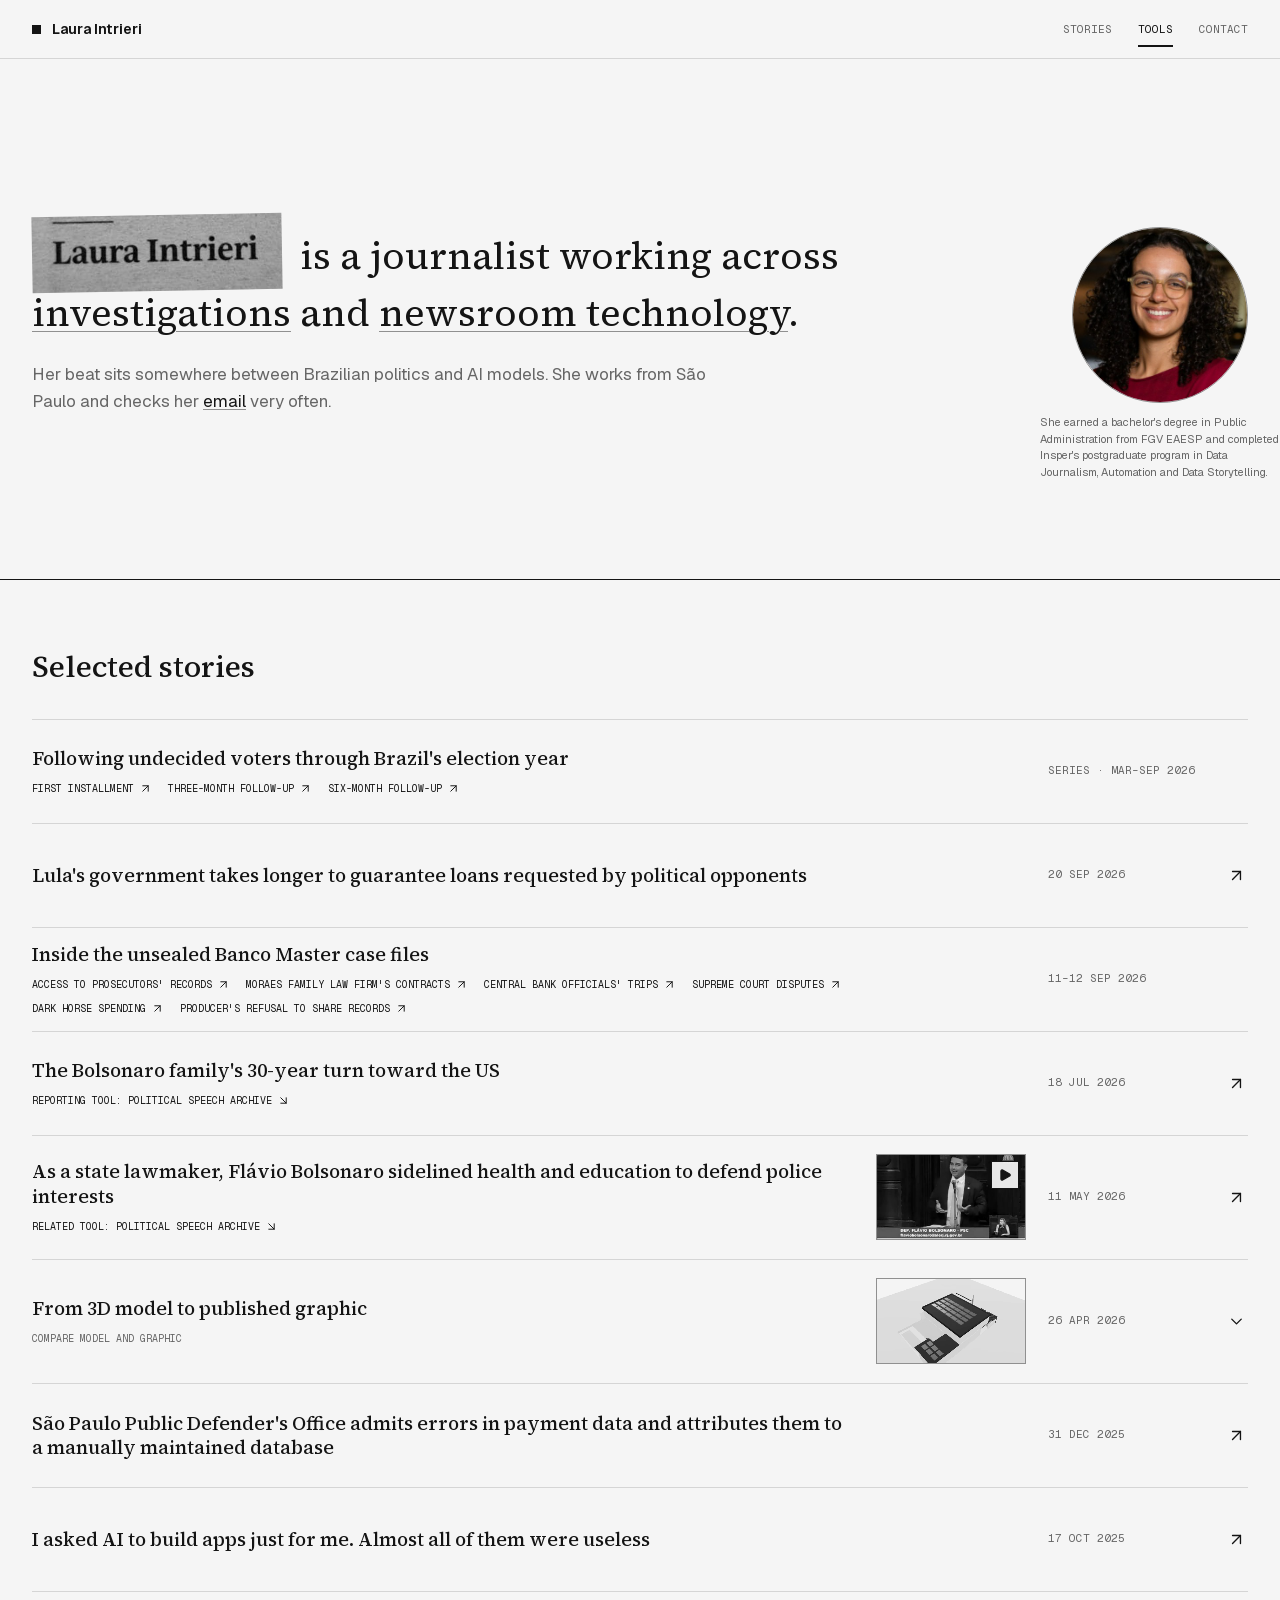
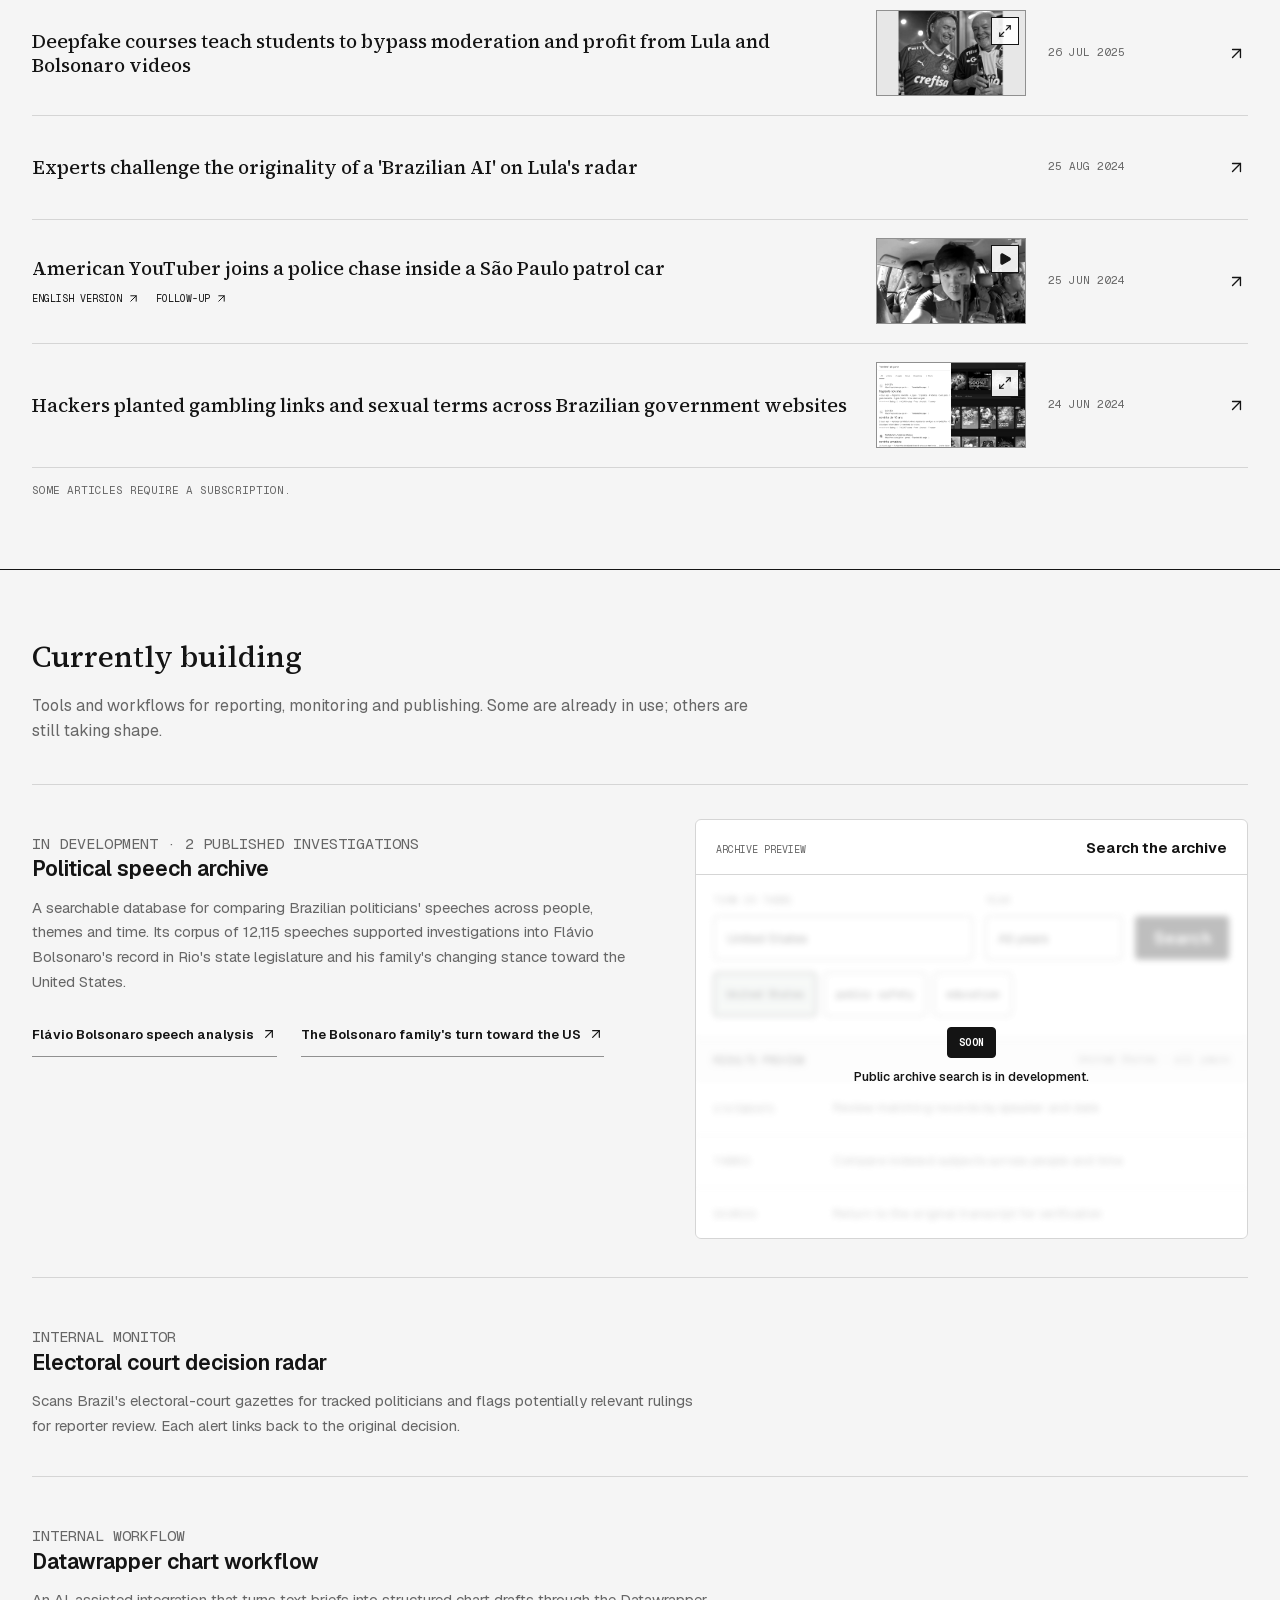
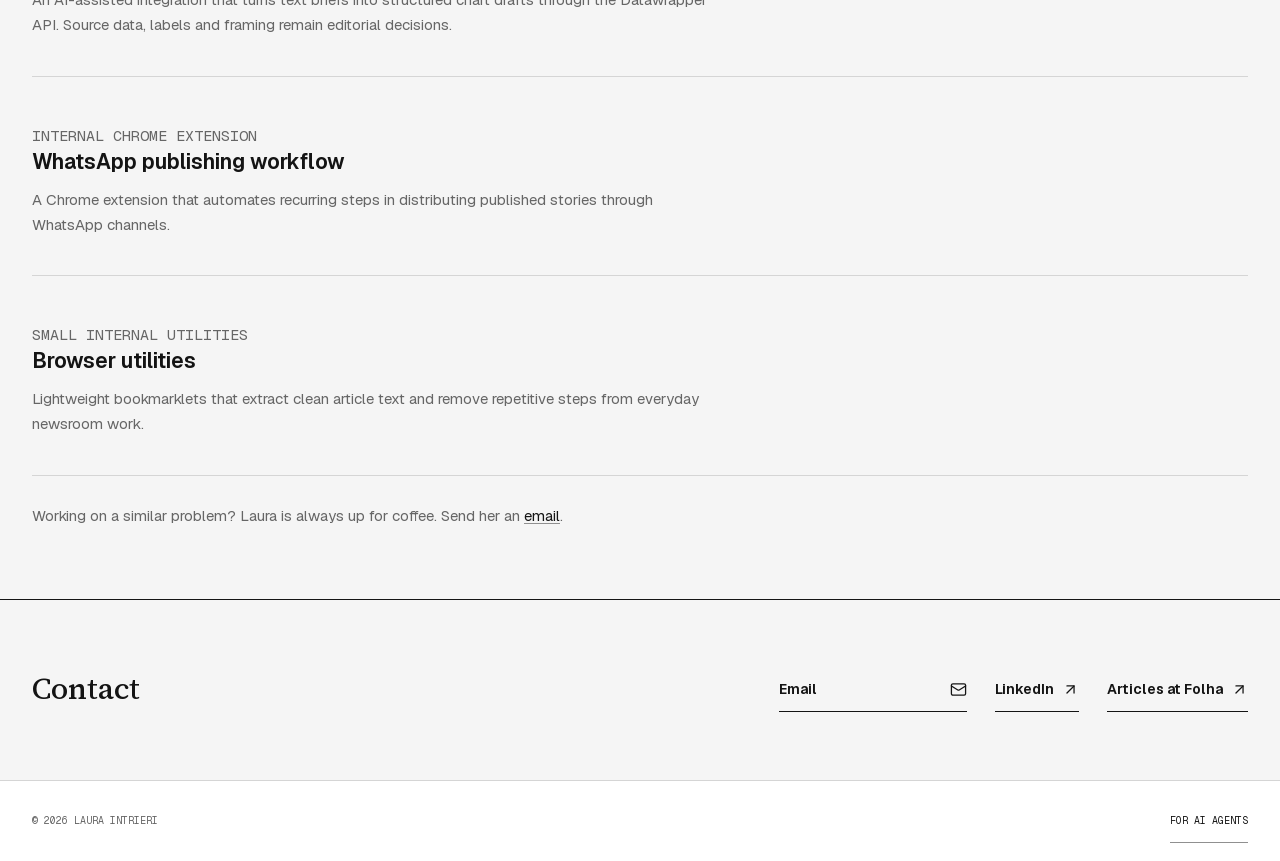
==== commit 52663e31: "Update portfolio with loan guarantees, September voters and Master case coverage" ====
--- a/index.html
+++ b/index.html
@@ -1,4 +1,4 @@
-<!DOCTYPE html><html lang="en"><head><meta charSet="utf-8"/><meta name="viewport" content="width=device-width, initial-scale=1"/><link rel="preload" as="image" href="/laura-intrieri.jpg"/><link rel="stylesheet" href="/_next/static/chunks/12.usk826t~mf.css" data-precedence="next"/><link rel="stylesheet" href="/_next/static/chunks/0a3dvdqsie1fz.css" data-precedence="next"/><link rel="preload" as="script" fetchPriority="low" href="/_next/static/chunks/0s037a8u6c812.js"/><script src="/_next/static/chunks/0exk0m7adlla-.js" async=""></script><script src="/_next/static/chunks/02dd9999gnvp8.js" async=""></script><script src="/_next/static/chunks/0i4fzzfjdfp~9.js" async=""></script><script src="/_next/static/chunks/turbopack-0ardxhsf6d251.js" async=""></script><script src="/_next/static/chunks/0pi6sxr_8rcpf.js" async=""></script><script src="/_next/static/chunks/176op1ci1oflp.js" async=""></script><script src="/_next/static/chunks/0tmbcn~sap714.js" async=""></script><script src="/_next/static/chunks/0n6szm4n17l6-.js" async=""></script><link rel="alternate" type="application/json" href="/for-ai.json"/><link rel="alternate" type="text/plain" href="/for-ai.txt"/><link rel="alternate" type="text/plain" href="/llms.txt"/><title>Laura Intrieri | Investigations and newsroom technology</title><meta name="description" content="Laura Intrieri reports on Brazilian politics and artificial intelligence at Folha de S.Paulo, working across investigations and newsroom technology from São Paulo."/><meta name="author" content="Laura Intrieri"/><meta name="creator" content="Laura Intrieri"/><meta property="og:title" content="Laura Intrieri | Investigations and newsroom technology"/><meta property="og:description" content="Brazilian politics, artificial intelligence, investigations and newsroom technology from São Paulo."/><meta property="og:locale" content="en_US"/><meta property="og:image" content="https://labintrieri.github.io/og.png"/><meta property="og:image:width" content="1200"/><meta property="og:image:height" content="630"/><meta property="og:image:alt" content="Laura Intrieri | Investigations and newsroom technology"/><meta property="og:type" content="website"/><meta name="twitter:card" content="summary_large_image"/><meta name="twitter:title" content="Laura Intrieri | Investigations and newsroom technology"/><meta name="twitter:description" content="Brazilian politics, artificial intelligence, investigations and newsroom technology from São Paulo."/><meta name="twitter:image" content="https://labintrieri.github.io/og.png"/><link rel="shortcut icon" href="/favicon.png"/><link rel="icon" href="/favicon.png"/><script src="/_next/static/chunks/03~yq9q893hmn.js" noModule=""></script></head><body><div hidden=""><!--$--><!--/$--></div><a class="skip-link" href="#content">Skip to content</a><header class="site-header"><div class="header-inner"><a class="brand" href="#content" aria-label="Laura Intrieri, home"><span class="brand-mark" aria-hidden="true"></span><span>Laura Intrieri</span></a><div class="header-actions"><nav class="site-nav desktop-nav" aria-label="Main navigation"><a href="#work">Stories</a><a href="#tools">Tools</a><a href="#contact">Contact</a></nav><details class="mobile-nav"><summary class="icon-button" aria-label="Main menu" title="Main menu"><svg xmlns="http://www.w3.org/2000/svg" width="19" height="19" viewBox="0 0 24 24" fill="none" stroke="currentColor" stroke-width="1.8" stroke-linecap="round" stroke-linejoin="round" class="lucide lucide-menu menu-icon menu-icon-open" aria-hidden="true"><path d="M4 5h16"></path><path d="M4 12h16"></path><path d="M4 19h16"></path></svg><svg xmlns="http://www.w3.org/2000/svg" width="19" height="19" viewBox="0 0 24 24" fill="none" stroke="currentColor" stroke-width="1.8" stroke-linecap="round" stroke-linejoin="round" class="lucide lucide-x menu-icon menu-icon-close" aria-hidden="true"><path d="M18 6 6 18"></path><path d="m6 6 12 12"></path></svg></summary><nav aria-label="Mobile navigation"><a href="#work">Stories</a><a href="#tools">Tools</a><a href="#contact">Contact</a></nav></details></div></div></header><main id="content" class="site-shell"><section class="hero" aria-labelledby="hero-title"><div class="hero-copy"><h1 id="hero-title"><span class="sr-only">Laura Intrieri</span><span class="byline-clipping" aria-hidden="true"></span> is a journalist working across <a class="hero-term-link" href="#work">investigations</a> and <a class="hero-term-link" href="#tools">newsroom technology</a>.</h1><p class="hero-statement">Her beat sits somewhere between Brazilian politics and AI models. She works from São Paulo and checks her <a class="inline-email-link" href="#contact" aria-label="Email Laura Intrieri">email</a> very often.</p></div><figure class="portrait-figure"><div class="portrait-stage"><img alt="Portrait of Laura Intrieri" decoding="async" data-nimg="fill" class="portrait-image" style="position:absolute;height:100%;width:100%;left:0;top:0;right:0;bottom:0;color:transparent" src="/laura-intrieri.jpg"/></div><figcaption class="portrait-caption">She earned a bachelor&#x27;s degree in Public Administration from FGV EAESP and completed Insper&#x27;s postgraduate program in Data Journalism, Automation and Data Storytelling.</figcaption></figure></section><section id="work" data-section="true" class="section section-works" aria-labelledby="work-title"><div class="section-inner"><h2 class="section-title" id="work-title">Selected stories</h2><div class="story-chronology" aria-label="Selected stories in chronological order, newest first"><article class="article-row article-row-text-only" id="story-bolsonaro-us-shift"><div class="article-story"><a class="article-title" href="https://www1.folha.uol.com.br/poder/2026/07/familia-bolsonaro-foi-de-desconfianca-a-alinhamento-aos-eua-em-30-anos.shtml" target="_blank" rel="noreferrer" aria-label="The Bolsonaro family&#x27;s 30-year turn toward the US. Published by Folha de S.Paulo on 18 Jul 2026. Opens in a new tab.">The Bolsonaro family&#x27;s 30-year turn toward the US</a><span class="article-related-links" role="group" aria-label="Links for The Bolsonaro family&#x27;s 30-year turn toward the US"><a href="#tool-speech-archive" aria-label="Reporting tool: Political speech archive for The Bolsonaro family&#x27;s 30-year turn toward the US">Reporting tool: Political speech archive<svg xmlns="http://www.w3.org/2000/svg" width="13" height="13" viewBox="0 0 24 24" fill="none" stroke="currentColor" stroke-width="1.8" stroke-linecap="round" stroke-linejoin="round" class="lucide lucide-arrow-down-right" aria-hidden="true"><path d="m7 7 10 10"></path><path d="M17 7v10H7"></path></svg></a></span></div><time class="article-date" dateTime="2026-07-18">18 Jul 2026</time><a class="article-arrow" href="https://www1.folha.uol.com.br/poder/2026/07/familia-bolsonaro-foi-de-desconfianca-a-alinhamento-aos-eua-em-30-anos.shtml" target="_blank" rel="noreferrer" aria-label="Open The Bolsonaro family&#x27;s 30-year turn toward the US in a new tab"><svg xmlns="http://www.w3.org/2000/svg" width="19" height="19" viewBox="0 0 24 24" fill="none" stroke="currentColor" stroke-width="1.7" stroke-linecap="round" stroke-linejoin="round" class="lucide lucide-arrow-up-right" aria-hidden="true"><path d="M7 7h10v10"></path><path d="M7 17 17 7"></path></svg></a></article><article class="article-row article-row-text-only" id="story-undecided-voters"><div class="article-story"><span class="article-title">Following undecided voters through Brazil&#x27;s election year</span><span class="article-related-links" role="group" aria-label="Links for Following undecided voters through Brazil&#x27;s election year"><a href="https://www1.folha.uol.com.br/poder/2026/03/indecisos-narram-sequencia-de-apostas-e-decepcoes-com-lideres-de-esquerda-e-direita.shtml" target="_blank" rel="noreferrer" aria-label="First installment for Following undecided voters through Brazil&#x27;s election year, opens in a new tab">First installment<svg xmlns="http://www.w3.org/2000/svg" width="13" height="13" viewBox="0 0 24 24" fill="none" stroke="currentColor" stroke-width="1.8" stroke-linecap="round" stroke-linejoin="round" class="lucide lucide-arrow-up-right" aria-hidden="true"><path d="M7 7h10v10"></path><path d="M7 17 17 7"></path></svg></a><a href="https://www1.folha.uol.com.br/poder/2026/06/indecisos-veem-eleicao-sem-entusiasmo-e-adiam-escolha-para-depois-de-debates.shtml" target="_blank" rel="noreferrer" aria-label="Three-month follow-up for Following undecided voters through Brazil&#x27;s election year, opens in a new tab">Three-month follow-up<svg xmlns="http://www.w3.org/2000/svg" width="13" height="13" viewBox="0 0 24 24" fill="none" stroke="currentColor" stroke-width="1.8" stroke-linecap="round" stroke-linejoin="round" class="lucide lucide-arrow-up-right" aria-hidden="true"><path d="M7 7h10v10"></path><path d="M7 17 17 7"></path></svg></a></span></div><time class="article-date" dateTime="2026-06">Series · Mar–Jun 2026</time></article><article class="article-row article-row-has-visual" id="story-flavio-speeches"><div class="article-story"><a class="article-title" href="https://www1.folha.uol.com.br/poder/2026/05/em-discursos-como-deputado-flavio-deixou-de-lado-saude-e-educacao-para-defender-policia.shtml" target="_blank" rel="noreferrer" aria-label="As a state lawmaker, Flávio Bolsonaro sidelined health and education to defend police interests. Published by Folha de S.Paulo on 11 May 2026. Opens in a new tab.">As a state lawmaker, Flávio Bolsonaro sidelined health and education to defend police interests</a><span class="article-related-links" role="group" aria-label="Links for As a state lawmaker, Flávio Bolsonaro sidelined health and education to defend police interests"><a href="#tool-speech-archive" aria-label="Related tool: Political speech archive for As a state lawmaker, Flávio Bolsonaro sidelined health and education to defend police interests">Related tool: Political speech archive<svg xmlns="http://www.w3.org/2000/svg" width="13" height="13" viewBox="0 0 24 24" fill="none" stroke="currentColor" stroke-width="1.8" stroke-linecap="round" stroke-linejoin="round" class="lucide lucide-arrow-down-right" aria-hidden="true"><path d="m7 7 10 10"></path><path d="M17 7v10H7"></path></svg></a></span></div><figure class="story-visual story-visual-speech-topics" aria-describedby="story-visual-flavio-speeches-caption"><div class="story-visual-stage"><div class="story-visual-panel story-visual-evidence"><span class="story-evidence story-evidence-speech"><img alt="Flavio Bolsonaro speaking at the TV Alerj podium on February 7, 2018" loading="lazy" decoding="async" data-nimg="fill" class="story-evidence-photo" style="position:absolute;height:100%;width:100%;left:0;top:0;right:0;bottom:0;color:transparent" src="/story-media/flavio-alerj.jpg"/></span><button type="button" class="story-media-open" aria-label="Watch the TV Alerj archive" title="Watch the TV Alerj archive"><svg xmlns="http://www.w3.org/2000/svg" width="14" height="14" viewBox="0 0 24 24" fill="currentColor" stroke="currentColor" stroke-width="2" stroke-linecap="round" stroke-linejoin="round" class="lucide lucide-play" aria-hidden="true"><path d="M5 5a2 2 0 0 1 3.008-1.728l11.997 6.998a2 2 0 0 1 .003 3.458l-12 7A2 2 0 0 1 5 19z"></path></svg></button></div></div><figcaption class="sr-only" id="story-visual-flavio-speeches-caption">An archival TV Alerj frame from Flavio Bolsonaro&#x27;s time as a state lawmaker.</figcaption></figure><dialog class="story-media-dialog" aria-labelledby="story-visual-flavio-speeches-dialog-title" aria-describedby="story-visual-flavio-speeches-dialog-description"><div class="story-media-dialog-shell"><header><div><p id="story-visual-flavio-speeches-dialog-title">TV Alerj archive</p><p id="story-visual-flavio-speeches-dialog-description">An archival TV Alerj frame from Flavio Bolsonaro&#x27;s time as a state lawmaker.</p><p class="story-dialog-source">TV Alerj / YouTube, Feb. 7, 2018</p></div><button type="button" class="story-dialog-close" aria-label="Close media" title="Close media"><svg xmlns="http://www.w3.org/2000/svg" width="20" height="20" viewBox="0 0 24 24" fill="none" stroke="currentColor" stroke-width="2" stroke-linecap="round" stroke-linejoin="round" class="lucide lucide-x" aria-hidden="true"><path d="M18 6 6 18"></path><path d="m6 6 12 12"></path></svg></button></header><div class="story-media-dialog-body"></div></div></dialog><time class="article-date" dateTime="2026-05-11">11 May 2026</time><a class="article-arrow" href="https://www1.folha.uol.com.br/poder/2026/05/em-discursos-como-deputado-flavio-deixou-de-lado-saude-e-educacao-para-defender-policia.shtml" target="_blank" rel="noreferrer" aria-label="Open As a state lawmaker, Flávio Bolsonaro sidelined health and education to defend police interests in a new tab"><svg xmlns="http://www.w3.org/2000/svg" width="19" height="19" viewBox="0 0 24 24" fill="none" stroke="currentColor" stroke-width="1.7" stroke-linecap="round" stroke-linejoin="round" class="lucide lucide-arrow-up-right" aria-hidden="true"><path d="M7 7h10v10"></path><path d="M7 17 17 7"></path></svg></a></article><article class="house-story" id="story-house-model"><details class="house-story-details"><summary class="article-row article-row-has-visual house-story-summary"><span class="article-story"><span class="article-title">From 3D model to published graphic</span><span class="house-story-action">Compare model and graphic</span></span><span class="house-model-preview" aria-hidden="true"><video muted="" loop="" playsInline="" preload="metadata" poster="/story-media/house-model-still.webp"><source src="/story-media/house-model-process.webm" type="video/webm"/><source src="/story-media/house-model-process.mp4" type="video/mp4"/></video></span><time class="article-date" dateTime="2026-04-26">26 Apr 2026</time><span class="article-arrow house-story-chevron"><svg xmlns="http://www.w3.org/2000/svg" width="19" height="19" viewBox="0 0 24 24" fill="none" stroke="currentColor" stroke-width="1.7" stroke-linecap="round" stroke-linejoin="round" class="lucide lucide-chevron-down" aria-hidden="true"><path d="m6 9 6 6 6-6"></path></svg></span></summary><div class="house-story-panel"><div class="house-story-copy"><p>A browser-based reconstruction became the final infographic. Compare the working model with the version published by Folha.</p><p class="house-story-credit">Published with Evelyn Aires and Luciano Veronezi.</p><a class="house-story-link" href="https://www1.folha.uol.com.br/poder/2026/04/bolsonaro-cumpre-pena-em-casa-com-piscina-e-de-tornozeleira-veja-infografico.shtml" target="_blank" rel="noreferrer" aria-label="Read the Bolsonaro house visual story at Folha de S.Paulo, opens in a new tab">Read the story<svg xmlns="http://www.w3.org/2000/svg" width="16" height="16" viewBox="0 0 24 24" fill="none" stroke="currentColor" stroke-width="1.8" stroke-linecap="round" stroke-linejoin="round" class="lucide lucide-arrow-up-right" aria-hidden="true"><path d="M7 7h10v10"></path><path d="M7 17 17 7"></path></svg></a></div><div class="house-model-feature house-model-inline"><style>
+<!DOCTYPE html><html lang="en"><head><meta charSet="utf-8"/><meta name="viewport" content="width=device-width, initial-scale=1"/><link rel="preload" as="image" href="/laura-intrieri.jpg"/><link rel="stylesheet" href="/_next/static/chunks/12.usk826t~mf.css" data-precedence="next"/><link rel="stylesheet" href="/_next/static/chunks/0a3dvdqsie1fz.css" data-precedence="next"/><link rel="preload" as="script" fetchPriority="low" href="/_next/static/chunks/11qk_vpw_zwkf.js"/><script src="/_next/static/chunks/0dgq26a5_oy.a.js" async=""></script><script src="/_next/static/chunks/10u3y4bw1ayzs.js" async=""></script><script src="/_next/static/chunks/06.8ksq1x9s18.js" async=""></script><script src="/_next/static/chunks/turbopack-0rl0eh4kpra5c.js" async=""></script><script src="/_next/static/chunks/01xlw8hd842-c.js" async=""></script><script src="/_next/static/chunks/0d3shmwh5_nmn.js" async=""></script><script src="/_next/static/chunks/0lxu8d0qqix_l.js" async=""></script><script src="/_next/static/chunks/06e2neyuk7bqv.js" async=""></script><link rel="alternate" type="application/json" href="/for-ai.json"/><link rel="alternate" type="text/plain" href="/for-ai.txt"/><link rel="alternate" type="text/plain" href="/llms.txt"/><title>Laura Intrieri | Investigations and newsroom technology</title><meta name="description" content="Laura Intrieri reports on Brazilian politics and artificial intelligence at Folha de S.Paulo, working across investigations and newsroom technology from São Paulo."/><meta name="author" content="Laura Intrieri"/><meta name="creator" content="Laura Intrieri"/><meta property="og:title" content="Laura Intrieri | Investigations and newsroom technology"/><meta property="og:description" content="Brazilian politics, artificial intelligence, investigations and newsroom technology from São Paulo."/><meta property="og:locale" content="en_US"/><meta property="og:image" content="https://labintrieri.github.io/og.png"/><meta property="og:image:width" content="1200"/><meta property="og:image:height" content="630"/><meta property="og:image:alt" content="Laura Intrieri | Investigations and newsroom technology"/><meta property="og:type" content="website"/><meta name="twitter:card" content="summary_large_image"/><meta name="twitter:title" content="Laura Intrieri | Investigations and newsroom technology"/><meta name="twitter:description" content="Brazilian politics, artificial intelligence, investigations and newsroom technology from São Paulo."/><meta name="twitter:image" content="https://labintrieri.github.io/og.png"/><link rel="shortcut icon" href="/favicon.png"/><link rel="icon" href="/favicon.png"/><script src="/_next/static/chunks/03~yq9q893hmn.js" noModule=""></script></head><body><div hidden=""><!--$--><!--/$--></div><a class="skip-link" href="#content">Skip to content</a><header class="site-header"><div class="header-inner"><a class="brand" href="#content" aria-label="Laura Intrieri, home"><span class="brand-mark" aria-hidden="true"></span><span>Laura Intrieri</span></a><div class="header-actions"><nav class="site-nav desktop-nav" aria-label="Main navigation"><a href="#work">Stories</a><a href="#tools">Tools</a><a href="#contact">Contact</a></nav><details class="mobile-nav"><summary class="icon-button" aria-label="Main menu" title="Main menu"><svg xmlns="http://www.w3.org/2000/svg" width="19" height="19" viewBox="0 0 24 24" fill="none" stroke="currentColor" stroke-width="1.8" stroke-linecap="round" stroke-linejoin="round" class="lucide lucide-menu menu-icon menu-icon-open" aria-hidden="true"><path d="M4 5h16"></path><path d="M4 12h16"></path><path d="M4 19h16"></path></svg><svg xmlns="http://www.w3.org/2000/svg" width="19" height="19" viewBox="0 0 24 24" fill="none" stroke="currentColor" stroke-width="1.8" stroke-linecap="round" stroke-linejoin="round" class="lucide lucide-x menu-icon menu-icon-close" aria-hidden="true"><path d="M18 6 6 18"></path><path d="m6 6 12 12"></path></svg></summary><nav aria-label="Mobile navigation"><a href="#work">Stories</a><a href="#tools">Tools</a><a href="#contact">Contact</a></nav></details></div></div></header><main id="content" class="site-shell"><section class="hero" aria-labelledby="hero-title"><div class="hero-copy"><h1 id="hero-title"><span class="sr-only">Laura Intrieri</span><span class="byline-clipping" aria-hidden="true"></span> is a journalist working across <a class="hero-term-link" href="#work">investigations</a> and <a class="hero-term-link" href="#tools">newsroom technology</a>.</h1><p class="hero-statement">Her beat sits somewhere between Brazilian politics and AI models. She works from São Paulo and checks her <a class="inline-email-link" href="#contact" aria-label="Email Laura Intrieri">email</a> very often.</p></div><figure class="portrait-figure"><div class="portrait-stage"><img alt="Portrait of Laura Intrieri" decoding="async" data-nimg="fill" class="portrait-image" style="position:absolute;height:100%;width:100%;left:0;top:0;right:0;bottom:0;color:transparent" src="/laura-intrieri.jpg"/></div><figcaption class="portrait-caption">She earned a bachelor&#x27;s degree in Public Administration from FGV EAESP and completed Insper&#x27;s postgraduate program in Data Journalism, Automation and Data Storytelling.</figcaption></figure></section><section id="work" data-section="true" class="section section-works" aria-labelledby="work-title"><div class="section-inner"><h2 class="section-title" id="work-title">Selected stories</h2><div class="story-chronology" aria-label="Selected stories in chronological order, newest first"><article class="article-row article-row-text-only" id="story-undecided-voters"><div class="article-story"><span class="article-title">Following undecided voters through Brazil&#x27;s election year</span><span class="article-related-links" role="group" aria-label="Links for Following undecided voters through Brazil&#x27;s election year"><a href="https://www1.folha.uol.com.br/poder/2026/03/indecisos-narram-sequencia-de-apostas-e-decepcoes-com-lideres-de-esquerda-e-direita.shtml" target="_blank" rel="noreferrer" aria-label="First installment for Following undecided voters through Brazil&#x27;s election year, opens in a new tab">First installment<svg xmlns="http://www.w3.org/2000/svg" width="13" height="13" viewBox="0 0 24 24" fill="none" stroke="currentColor" stroke-width="1.8" stroke-linecap="round" stroke-linejoin="round" class="lucide lucide-arrow-up-right" aria-hidden="true"><path d="M7 7h10v10"></path><path d="M7 17 17 7"></path></svg></a><a href="https://www1.folha.uol.com.br/poder/2026/06/indecisos-veem-eleicao-sem-entusiasmo-e-adiam-escolha-para-depois-de-debates.shtml" target="_blank" rel="noreferrer" aria-label="Three-month follow-up for Following undecided voters through Brazil&#x27;s election year, opens in a new tab">Three-month follow-up<svg xmlns="http://www.w3.org/2000/svg" width="13" height="13" viewBox="0 0 24 24" fill="none" stroke="currentColor" stroke-width="1.8" stroke-linecap="round" stroke-linejoin="round" class="lucide lucide-arrow-up-right" aria-hidden="true"><path d="M7 7h10v10"></path><path d="M7 17 17 7"></path></svg></a><a href="https://www1.folha.uol.com.br/poder/2026/09/apos-seis-meses-de-campanha-indecisos-votam-sem-amor-mas-por-falta-de-opcao-melhor.shtml" target="_blank" rel="noreferrer" aria-label="Six-month follow-up for Following undecided voters through Brazil&#x27;s election year, opens in a new tab">Six-month follow-up<svg xmlns="http://www.w3.org/2000/svg" width="13" height="13" viewBox="0 0 24 24" fill="none" stroke="currentColor" stroke-width="1.8" stroke-linecap="round" stroke-linejoin="round" class="lucide lucide-arrow-up-right" aria-hidden="true"><path d="M7 7h10v10"></path><path d="M7 17 17 7"></path></svg></a></span></div><time class="article-date" dateTime="2026-09-26">Series · Mar–Sep 2026</time></article><article class="article-row article-row-text-only" id="story-government-loan-guarantees"><div class="article-story"><a class="article-title" href="https://www1.folha.uol.com.br/mercado/2026/09/governo-lula-demora-mais-para-conceder-garantia-a-emprestimos-pleiteados-por-opositores.shtml" target="_blank" rel="noreferrer" aria-label="Lula&#x27;s government takes longer to guarantee loans requested by political opponents. Published by Folha de S.Paulo on 20 Sep 2026. Opens in a new tab.">Lula&#x27;s government takes longer to guarantee loans requested by political opponents</a></div><time class="article-date" dateTime="2026-09-20">20 Sep 2026</time><a class="article-arrow" href="https://www1.folha.uol.com.br/mercado/2026/09/governo-lula-demora-mais-para-conceder-garantia-a-emprestimos-pleiteados-por-opositores.shtml" target="_blank" rel="noreferrer" aria-label="Open Lula&#x27;s government takes longer to guarantee loans requested by political opponents in a new tab"><svg xmlns="http://www.w3.org/2000/svg" width="19" height="19" viewBox="0 0 24 24" fill="none" stroke="currentColor" stroke-width="1.7" stroke-linecap="round" stroke-linejoin="round" class="lucide lucide-arrow-up-right" aria-hidden="true"><path d="M7 7h10v10"></path><path d="M7 17 17 7"></path></svg></a></article><article class="article-row article-row-text-only" id="story-master-case-files"><div class="article-story"><span class="article-title">Inside the unsealed Banco Master case files</span><span class="article-related-links" role="group" aria-label="Links for Inside the unsealed Banco Master case files"><a href="https://www1.folha.uol.com.br/mercado/2026/09/grupo-de-vorcaro-acessou-dados-do-mpf-sobre-master-e-brb-quero-tudo-diz-mensagem-obtida-em-investigacao.shtml" target="_blank" rel="noreferrer" aria-label="Access to prosecutors&#x27; records for Inside the unsealed Banco Master case files, opens in a new tab">Access to prosecutors&#x27; records<svg xmlns="http://www.w3.org/2000/svg" width="13" height="13" viewBox="0 0 24 24" fill="none" stroke="currentColor" stroke-width="1.8" stroke-linecap="round" stroke-linejoin="round" class="lucide lucide-arrow-up-right" aria-hidden="true"><path d="M7 7h10v10"></path><path d="M7 17 17 7"></path></svg></a><a href="https://www1.folha.uol.com.br/poder/2026/09/contrato-de-mulher-de-moraes-com-master-fala-em-consultoria-estrategica-perante-a-pf-leia-a-integra.shtml" target="_blank" rel="noreferrer" aria-label="Moraes family law firm&#x27;s contracts for Inside the unsealed Banco Master case files, opens in a new tab">Moraes family law firm&#x27;s contracts<svg xmlns="http://www.w3.org/2000/svg" width="13" height="13" viewBox="0 0 24 24" fill="none" stroke="currentColor" stroke-width="1.8" stroke-linecap="round" stroke-linejoin="round" class="lucide lucide-arrow-up-right" aria-hidden="true"><path d="M7 7h10v10"></path><path d="M7 17 17 7"></path></svg></a><a href="https://www1.folha.uol.com.br/mercado/2026/09/vorcaro-bancou-viagens-de-servidores-do-bc-para-o-exterior-diz-pf.shtml" target="_blank" rel="noreferrer" aria-label="Central Bank officials&#x27; trips for Inside the unsealed Banco Master case files, opens in a new tab">Central Bank officials&#x27; trips<svg xmlns="http://www.w3.org/2000/svg" width="13" height="13" viewBox="0 0 24 24" fill="none" stroke="currentColor" stroke-width="1.8" stroke-linecap="round" stroke-linejoin="round" class="lucide lucide-arrow-up-right" aria-hidden="true"><path d="M7 7h10v10"></path><path d="M7 17 17 7"></path></svg></a><a href="https://www1.folha.uol.com.br/poder/2026/09/quebra-de-sigilo-do-master-expoe-flavio-bolsonaro-investigado-e-gera-nova-troca-de-ataques-no-stf.shtml" target="_blank" rel="noreferrer" aria-label="Supreme Court disputes for Inside the unsealed Banco Master case files, opens in a new tab">Supreme Court disputes<svg xmlns="http://www.w3.org/2000/svg" width="13" height="13" viewBox="0 0 24 24" fill="none" stroke="currentColor" stroke-width="1.8" stroke-linecap="round" stroke-linejoin="round" class="lucide lucide-arrow-up-right" aria-hidden="true"><path d="M7 7h10v10"></path><path d="M7 17 17 7"></path></svg></a><a href="https://www1.folha.uol.com.br/poder/2026/09/produtora-de-dark-horse-gastou-r-10-mil-com-peruca-e-ao-menos-r-700-mil-com-hotel-de-luxo.shtml" target="_blank" rel="noreferrer" aria-label="Dark Horse spending for Inside the unsealed Banco Master case files, opens in a new tab">Dark Horse spending<svg xmlns="http://www.w3.org/2000/svg" width="13" height="13" viewBox="0 0 24 24" fill="none" stroke="currentColor" stroke-width="1.8" stroke-linecap="round" stroke-linejoin="round" class="lucide lucide-arrow-up-right" aria-hidden="true"><path d="M7 7h10v10"></path><path d="M7 17 17 7"></path></svg></a><a href="https://www1.folha.uol.com.br/poder/2026/09/produtor-de-dark-horse-diz-que-so-entrega-documentos-a-pf-se-justica-dos-eua-ordenar.shtml" target="_blank" rel="noreferrer" aria-label="Producer&#x27;s refusal to share records for Inside the unsealed Banco Master case files, opens in a new tab">Producer&#x27;s refusal to share records<svg xmlns="http://www.w3.org/2000/svg" width="13" height="13" viewBox="0 0 24 24" fill="none" stroke="currentColor" stroke-width="1.8" stroke-linecap="round" stroke-linejoin="round" class="lucide lucide-arrow-up-right" aria-hidden="true"><path d="M7 7h10v10"></path><path d="M7 17 17 7"></path></svg></a></span></div><time class="article-date" dateTime="2026-09-12">11–12 Sep 2026</time></article><article class="article-row article-row-text-only" id="story-bolsonaro-us-shift"><div class="article-story"><a class="article-title" href="https://www1.folha.uol.com.br/poder/2026/07/familia-bolsonaro-foi-de-desconfianca-a-alinhamento-aos-eua-em-30-anos.shtml" target="_blank" rel="noreferrer" aria-label="The Bolsonaro family&#x27;s 30-year turn toward the US. Published by Folha de S.Paulo on 18 Jul 2026. Opens in a new tab.">The Bolsonaro family&#x27;s 30-year turn toward the US</a><span class="article-related-links" role="group" aria-label="Links for The Bolsonaro family&#x27;s 30-year turn toward the US"><a href="#tool-speech-archive" aria-label="Reporting tool: Political speech archive for The Bolsonaro family&#x27;s 30-year turn toward the US">Reporting tool: Political speech archive<svg xmlns="http://www.w3.org/2000/svg" width="13" height="13" viewBox="0 0 24 24" fill="none" stroke="currentColor" stroke-width="1.8" stroke-linecap="round" stroke-linejoin="round" class="lucide lucide-arrow-down-right" aria-hidden="true"><path d="m7 7 10 10"></path><path d="M17 7v10H7"></path></svg></a></span></div><time class="article-date" dateTime="2026-07-18">18 Jul 2026</time><a class="article-arrow" href="https://www1.folha.uol.com.br/poder/2026/07/familia-bolsonaro-foi-de-desconfianca-a-alinhamento-aos-eua-em-30-anos.shtml" target="_blank" rel="noreferrer" aria-label="Open The Bolsonaro family&#x27;s 30-year turn toward the US in a new tab"><svg xmlns="http://www.w3.org/2000/svg" width="19" height="19" viewBox="0 0 24 24" fill="none" stroke="currentColor" stroke-width="1.7" stroke-linecap="round" stroke-linejoin="round" class="lucide lucide-arrow-up-right" aria-hidden="true"><path d="M7 7h10v10"></path><path d="M7 17 17 7"></path></svg></a></article><article class="article-row article-row-has-visual" id="story-flavio-speeches"><div class="article-story"><a class="article-title" href="https://www1.folha.uol.com.br/poder/2026/05/em-discursos-como-deputado-flavio-deixou-de-lado-saude-e-educacao-para-defender-policia.shtml" target="_blank" rel="noreferrer" aria-label="As a state lawmaker, Flávio Bolsonaro sidelined health and education to defend police interests. Published by Folha de S.Paulo on 11 May 2026. Opens in a new tab.">As a state lawmaker, Flávio Bolsonaro sidelined health and education to defend police interests</a><span class="article-related-links" role="group" aria-label="Links for As a state lawmaker, Flávio Bolsonaro sidelined health and education to defend police interests"><a href="#tool-speech-archive" aria-label="Related tool: Political speech archive for As a state lawmaker, Flávio Bolsonaro sidelined health and education to defend police interests">Related tool: Political speech archive<svg xmlns="http://www.w3.org/2000/svg" width="13" height="13" viewBox="0 0 24 24" fill="none" stroke="currentColor" stroke-width="1.8" stroke-linecap="round" stroke-linejoin="round" class="lucide lucide-arrow-down-right" aria-hidden="true"><path d="m7 7 10 10"></path><path d="M17 7v10H7"></path></svg></a></span></div><figure class="story-visual story-visual-speech-topics" aria-describedby="story-visual-flavio-speeches-caption"><div class="story-visual-stage"><div class="story-visual-panel story-visual-evidence"><span class="story-evidence story-evidence-speech"><img alt="Flavio Bolsonaro speaking at the TV Alerj podium on February 7, 2018" loading="lazy" decoding="async" data-nimg="fill" class="story-evidence-photo" style="position:absolute;height:100%;width:100%;left:0;top:0;right:0;bottom:0;color:transparent" src="/story-media/flavio-alerj.jpg"/></span><button type="button" class="story-media-open" aria-label="Watch the TV Alerj archive" title="Watch the TV Alerj archive"><svg xmlns="http://www.w3.org/2000/svg" width="14" height="14" viewBox="0 0 24 24" fill="currentColor" stroke="currentColor" stroke-width="2" stroke-linecap="round" stroke-linejoin="round" class="lucide lucide-play" aria-hidden="true"><path d="M5 5a2 2 0 0 1 3.008-1.728l11.997 6.998a2 2 0 0 1 .003 3.458l-12 7A2 2 0 0 1 5 19z"></path></svg></button></div></div><figcaption class="sr-only" id="story-visual-flavio-speeches-caption">An archival TV Alerj frame from Flavio Bolsonaro&#x27;s time as a state lawmaker.</figcaption></figure><dialog class="story-media-dialog" aria-labelledby="story-visual-flavio-speeches-dialog-title" aria-describedby="story-visual-flavio-speeches-dialog-description"><div class="story-media-dialog-shell"><header><div><p id="story-visual-flavio-speeches-dialog-title">TV Alerj archive</p><p id="story-visual-flavio-speeches-dialog-description">An archival TV Alerj frame from Flavio Bolsonaro&#x27;s time as a state lawmaker.</p><p class="story-dialog-source">TV Alerj / YouTube, Feb. 7, 2018</p></div><button type="button" class="story-dialog-close" aria-label="Close media" title="Close media"><svg xmlns="http://www.w3.org/2000/svg" width="20" height="20" viewBox="0 0 24 24" fill="none" stroke="currentColor" stroke-width="2" stroke-linecap="round" stroke-linejoin="round" class="lucide lucide-x" aria-hidden="true"><path d="M18 6 6 18"></path><path d="m6 6 12 12"></path></svg></button></header><div class="story-media-dialog-body"></div></div></dialog><time class="article-date" dateTime="2026-05-11">11 May 2026</time><a class="article-arrow" href="https://www1.folha.uol.com.br/poder/2026/05/em-discursos-como-deputado-flavio-deixou-de-lado-saude-e-educacao-para-defender-policia.shtml" target="_blank" rel="noreferrer" aria-label="Open As a state lawmaker, Flávio Bolsonaro sidelined health and education to defend police interests in a new tab"><svg xmlns="http://www.w3.org/2000/svg" width="19" height="19" viewBox="0 0 24 24" fill="none" stroke="currentColor" stroke-width="1.7" stroke-linecap="round" stroke-linejoin="round" class="lucide lucide-arrow-up-right" aria-hidden="true"><path d="M7 7h10v10"></path><path d="M7 17 17 7"></path></svg></a></article><article class="house-story" id="story-house-model"><details class="house-story-details"><summary class="article-row article-row-has-visual house-story-summary"><span class="article-story"><span class="article-title">From 3D model to published graphic</span><span class="house-story-action">Compare model and graphic</span></span><span class="house-model-preview" aria-hidden="true"><video muted="" loop="" playsInline="" preload="metadata" poster="/story-media/house-model-still.webp"><source src="/story-media/house-model-process.webm" type="video/webm"/><source src="/story-media/house-model-process.mp4" type="video/mp4"/></video></span><time class="article-date" dateTime="2026-04-26">26 Apr 2026</time><span class="article-arrow house-story-chevron"><svg xmlns="http://www.w3.org/2000/svg" width="19" height="19" viewBox="0 0 24 24" fill="none" stroke="currentColor" stroke-width="1.7" stroke-linecap="round" stroke-linejoin="round" class="lucide lucide-chevron-down" aria-hidden="true"><path d="m6 9 6 6 6-6"></path></svg></span></summary><div class="house-story-panel"><div class="house-story-copy"><p>A browser-based reconstruction became the final infographic. Compare the working model with the version published by Folha.</p><p class="house-story-credit">Published with Evelyn Aires and Luciano Veronezi.</p><a class="house-story-link" href="https://www1.folha.uol.com.br/poder/2026/04/bolsonaro-cumpre-pena-em-casa-com-piscina-e-de-tornozeleira-veja-infografico.shtml" target="_blank" rel="noreferrer" aria-label="Read the Bolsonaro house visual story at Folha de S.Paulo, opens in a new tab">Read the story<svg xmlns="http://www.w3.org/2000/svg" width="16" height="16" viewBox="0 0 24 24" fill="none" stroke="currentColor" stroke-width="1.8" stroke-linecap="round" stroke-linejoin="round" class="lucide lucide-arrow-up-right" aria-hidden="true"><path d="M7 7h10v10"></path><path d="M7 17 17 7"></path></svg></a></div><div class="house-model-feature house-model-inline"><style>
   .house-model-feature {
     width: min(100%, 500px);
     margin-inline: auto;
@@ -303,4 +303,4 @@
       transition: none;
     }
   }
-</style><div class="house-model-toolbar"><div class="house-model-switch" role="group" aria-label="Choose visual"><button type="button" aria-pressed="true">Compare</button><button type="button" aria-pressed="false">Explore 3D</button></div><button type="button" class="house-model-reset" hidden="" aria-label="Reset 3D view" title="Reset 3D view"><svg xmlns="http://www.w3.org/2000/svg" width="17" height="17" viewBox="0 0 24 24" fill="none" stroke="currentColor" stroke-width="1.8" stroke-linecap="round" stroke-linejoin="round" class="lucide lucide-rotate-ccw" aria-hidden="true"><path d="M3 12a9 9 0 1 0 9-9 9.75 9.75 0 0 0-6.74 2.74L3 8"></path><path d="M3 3v5h5"></path></svg></button></div><div class="house-model-frame is-compare"><img alt="" aria-hidden="true" loading="lazy" decoding="async" data-nimg="fill" class="house-model-poster" style="position:absolute;height:100%;width:100%;left:0;top:0;right:0;bottom:0;color:transparent" src="/story-media/house-model-still.webp"/><div class="house-model-canvas" aria-hidden="true"></div><div class="house-model-comparison" role="group" aria-label="Comparison between the working 3D model and: Published diagram showing an approximate model of Jair Bolsonaro&#x27;s house"><div class="house-model-compare-published" style="clip-path:inset(0 0 0 50%)" aria-hidden="true"><img alt="" loading="lazy" decoding="async" data-nimg="fill" style="position:absolute;height:100%;width:100%;left:0;top:0;right:0;bottom:0;color:transparent" src="/story-media/house-published-comparator.png"/></div><div class="house-model-compare-labels" aria-hidden="true"><span>3D model</span><span>Published graphic</span></div><div class="house-model-compare-divider" style="left:50%" aria-hidden="true"><span></span></div><input class="house-model-compare-range" type="range" min="4" max="96" aria-label="Move the comparison divider" aria-valuetext="50% published graphic visible" value="50"/></div><p id="house-model-instructions" class="house-model-a11y">Drag or use the arrow keys to rotate the model. Use the plus and minus keys to zoom. Hold Control or Command while scrolling to zoom. Hold Shift while dragging to pan.</p></div></div></div></details></article><article class="article-row article-row-text-only" id="story-payment-data"><div class="article-story"><a class="article-title" href="https://www1.folha.uol.com.br/poder/2025/12/defensoria-de-sp-admite-erro-em-dados-de-pagamentos-e-culpa-base-preenchida-a-mao.shtml" target="_blank" rel="noreferrer" aria-label="São Paulo Public Defender&#x27;s Office admits errors in payment data and attributes them to a manually maintained database. Published by Folha de S.Paulo on 31 Dec 2025. Opens in a new tab.">São Paulo Public Defender&#x27;s Office admits errors in payment data and attributes them to a manually maintained database</a></div><time class="article-date" dateTime="2025-12-31">31 Dec 2025</time><a class="article-arrow" href="https://www1.folha.uol.com.br/poder/2025/12/defensoria-de-sp-admite-erro-em-dados-de-pagamentos-e-culpa-base-preenchida-a-mao.shtml" target="_blank" rel="noreferrer" aria-label="Open São Paulo Public Defender&#x27;s Office admits errors in payment data and attributes them to a manually maintained database in a new tab"><svg xmlns="http://www.w3.org/2000/svg" width="19" height="19" viewBox="0 0 24 24" fill="none" stroke="currentColor" stroke-width="1.7" stroke-linecap="round" stroke-linejoin="round" class="lucide lucide-arrow-up-right" aria-hidden="true"><path d="M7 7h10v10"></path><path d="M7 17 17 7"></path></svg></a></article><article class="article-row article-row-text-only" id="story-ai-apps"><div class="article-story"><a class="article-title" href="https://www1.folha.uol.com.br/tec/2025/10/mandei-a-ia-fazer-aplicativos-so-para-mim-e-quase-todos-foram-inuteis.shtml" target="_blank" rel="noreferrer" aria-label="I asked AI to build apps just for me. Almost all of them were useless. Published by Folha de S.Paulo on 17 Oct 2025. Opens in a new tab.">I asked AI to build apps just for me. Almost all of them were useless</a></div><time class="article-date" dateTime="2025-10-17">17 Oct 2025</time><a class="article-arrow" href="https://www1.folha.uol.com.br/tec/2025/10/mandei-a-ia-fazer-aplicativos-so-para-mim-e-quase-todos-foram-inuteis.shtml" target="_blank" rel="noreferrer" aria-label="Open I asked AI to build apps just for me. Almost all of them were useless in a new tab"><svg xmlns="http://www.w3.org/2000/svg" width="19" height="19" viewBox="0 0 24 24" fill="none" stroke="currentColor" stroke-width="1.7" stroke-linecap="round" stroke-linejoin="round" class="lucide lucide-arrow-up-right" aria-hidden="true"><path d="M7 7h10v10"></path><path d="M7 17 17 7"></path></svg></a></article><article class="article-row article-row-has-visual" id="story-deepfake-courses"><div class="article-story"><a class="article-title" href="https://www1.folha.uol.com.br/poder/2025/07/cursos-de-deepfake-ensinam-a-driblar-moderacao-e-a-lucrar-com-videos-de-lula-e-bolsonaro-feitos-por-ia.shtml" target="_blank" rel="noreferrer" aria-label="Deepfake courses teach students to bypass moderation and profit from Lula and Bolsonaro videos. Published by Folha de S.Paulo on 26 Jul 2025. Opens in a new tab.">Deepfake courses teach students to bypass moderation and profit from Lula and Bolsonaro videos</a></div><figure class="story-visual story-visual-deepfake-courses" aria-describedby="story-visual-deepfake-courses-caption"><div class="story-visual-stage"><div class="story-visual-panel story-visual-evidence"><span class="story-evidence story-evidence-deepfake"><img alt="AI-generated course material depicting Lula and Jair Bolsonaro" loading="lazy" decoding="async" data-nimg="fill" class="story-evidence-photo" style="position:absolute;height:100%;width:100%;left:0;top:0;right:0;bottom:0;color:transparent" src="/story-media/deepfake-course.jpg"/></span><button type="button" class="story-media-open" aria-label="Open the reporting material" title="Open the reporting material"><svg xmlns="http://www.w3.org/2000/svg" width="14" height="14" viewBox="0 0 24 24" fill="none" stroke="currentColor" stroke-width="2" stroke-linecap="round" stroke-linejoin="round" class="lucide lucide-maximize2 lucide-maximize-2" aria-hidden="true"><path d="M15 3h6v6"></path><path d="m21 3-7 7"></path><path d="m3 21 7-7"></path><path d="M9 21H3v-6"></path></svg></button></div></div><figcaption class="sr-only" id="story-visual-deepfake-courses-caption">AI-generated course material examined during the reporting.</figcaption></figure><dialog class="story-media-dialog" aria-labelledby="story-visual-deepfake-courses-dialog-title" aria-describedby="story-visual-deepfake-courses-dialog-description"><div class="story-media-dialog-shell"><header><div><p id="story-visual-deepfake-courses-dialog-title">AI-generated course material</p><p id="story-visual-deepfake-courses-dialog-description">AI-generated course material examined during the reporting.</p><p class="story-dialog-source">Course material examined during reporting / via Folha de S.Paulo</p></div><button type="button" class="story-dialog-close" aria-label="Close media" title="Close media"><svg xmlns="http://www.w3.org/2000/svg" width="20" height="20" viewBox="0 0 24 24" fill="none" stroke="currentColor" stroke-width="2" stroke-linecap="round" stroke-linejoin="round" class="lucide lucide-x" aria-hidden="true"><path d="M18 6 6 18"></path><path d="m6 6 12 12"></path></svg></button></header><div class="story-media-dialog-body"></div></div></dialog><time class="article-date" dateTime="2025-07-26">26 Jul 2025</time><a class="article-arrow" href="https://www1.folha.uol.com.br/poder/2025/07/cursos-de-deepfake-ensinam-a-driblar-moderacao-e-a-lucrar-com-videos-de-lula-e-bolsonaro-feitos-por-ia.shtml" target="_blank" rel="noreferrer" aria-label="Open Deepfake courses teach students to bypass moderation and profit from Lula and Bolsonaro videos in a new tab"><svg xmlns="http://www.w3.org/2000/svg" width="19" height="19" viewBox="0 0 24 24" fill="none" stroke="currentColor" stroke-width="1.7" stroke-linecap="round" stroke-linejoin="round" class="lucide lucide-arrow-up-right" aria-hidden="true"><path d="M7 7h10v10"></path><path d="M7 17 17 7"></path></svg></a></article><article class="article-row article-row-text-only" id="story-brazilian-ai"><div class="article-story"><a class="article-title" href="https://www1.folha.uol.com.br/mercado/2024/08/especialistas-contestam-originalidade-de-ia-brasileira-no-radar-de-lula.shtml" target="_blank" rel="noreferrer" aria-label="Experts challenge the originality of a &#x27;Brazilian AI&#x27; on Lula&#x27;s radar. Published by Folha de S.Paulo on 25 Aug 2024. Opens in a new tab.">Experts challenge the originality of a &#x27;Brazilian AI&#x27; on Lula&#x27;s radar</a></div><time class="article-date" dateTime="2024-08-25">25 Aug 2024</time><a class="article-arrow" href="https://www1.folha.uol.com.br/mercado/2024/08/especialistas-contestam-originalidade-de-ia-brasileira-no-radar-de-lula.shtml" target="_blank" rel="noreferrer" aria-label="Open Experts challenge the originality of a &#x27;Brazilian AI&#x27; on Lula&#x27;s radar in a new tab"><svg xmlns="http://www.w3.org/2000/svg" width="19" height="19" viewBox="0 0 24 24" fill="none" stroke="currentColor" stroke-width="1.7" stroke-linecap="round" stroke-linejoin="round" class="lucide lucide-arrow-up-right" aria-hidden="true"><path d="M7 7h10v10"></path><path d="M7 17 17 7"></path></svg></a></article><article class="article-row article-row-has-visual" id="story-police-chase"><div class="article-story"><a class="article-title" href="https://www1.folha.uol.com.br/cotidiano/2024/06/youtuber-americano-participa-de-perseguicao-dentro-de-viatura-da-pm-de-sao-paulo.shtml" target="_blank" rel="noreferrer" aria-label="American YouTuber joins a police chase inside a São Paulo patrol car. Published by Folha de S.Paulo on 25 Jun 2024. Opens in a new tab.">American YouTuber joins a police chase inside a São Paulo patrol car</a><span class="article-related-links" role="group" aria-label="Links for American YouTuber joins a police chase inside a São Paulo patrol car"><a href="https://www1.folha.uol.com.br/internacional/en/saopaulo/2024/06/american-youtuber-participates-in-a-chase-inside-a-sao-paulo-military-police-vehicle.shtml" target="_blank" rel="noreferrer" aria-label="English version for American YouTuber joins a police chase inside a São Paulo patrol car, opens in a new tab">English version<svg xmlns="http://www.w3.org/2000/svg" width="13" height="13" viewBox="0 0 24 24" fill="none" stroke="currentColor" stroke-width="1.8" stroke-linecap="round" stroke-linejoin="round" class="lucide lucide-arrow-up-right" aria-hidden="true"><path d="M7 7h10v10"></path><path d="M7 17 17 7"></path></svg></a><a href="https://www1.folha.uol.com.br/cotidiano/2024/08/youtuber-americano-que-participou-de-perseguicao-em-carro-da-pm-de-sp-diz-que-foi-alvo-facil-da-midia.shtml" target="_blank" rel="noreferrer" aria-label="Follow-up for American YouTuber joins a police chase inside a São Paulo patrol car, opens in a new tab">Follow-up<svg xmlns="http://www.w3.org/2000/svg" width="13" height="13" viewBox="0 0 24 24" fill="none" stroke="currentColor" stroke-width="1.8" stroke-linecap="round" stroke-linejoin="round" class="lucide lucide-arrow-up-right" aria-hidden="true"><path d="M7 7h10v10"></path><path d="M7 17 17 7"></path></svg></a></span></div><figure class="story-visual story-visual-police-video" aria-describedby="story-visual-police-chase-caption"><div class="story-visual-stage"><div class="story-visual-panel story-visual-evidence"><span class="story-evidence story-evidence-police"><img alt="Gen Kimura inside a Sao Paulo Military Police patrol car" loading="lazy" decoding="async" data-nimg="fill" class="story-evidence-photo" style="position:absolute;height:100%;width:100%;left:0;top:0;right:0;bottom:0;color:transparent" src="/story-media/police-video.jpg"/></span><button type="button" class="story-media-open" aria-label="Watch the source video" title="Watch the source video"><svg xmlns="http://www.w3.org/2000/svg" width="14" height="14" viewBox="0 0 24 24" fill="currentColor" stroke="currentColor" stroke-width="2" stroke-linecap="round" stroke-linejoin="round" class="lucide lucide-play" aria-hidden="true"><path d="M5 5a2 2 0 0 1 3.008-1.728l11.997 6.998a2 2 0 0 1 .003 3.458l-12 7A2 2 0 0 1 5 19z"></path></svg></button></div></div><figcaption class="sr-only" id="story-visual-police-chase-caption">A source-video frame shows Gen Kimura inside the patrol car.</figcaption></figure><dialog class="story-media-dialog" aria-labelledby="story-visual-police-chase-dialog-title" aria-describedby="story-visual-police-chase-dialog-description"><div class="story-media-dialog-shell"><header><div><p id="story-visual-police-chase-dialog-title">Source video</p><p id="story-visual-police-chase-dialog-description">A source-video frame shows Gen Kimura inside the patrol car.</p><p class="story-dialog-source">Gen Kimura / YouTube</p></div><button type="button" class="story-dialog-close" aria-label="Close media" title="Close media"><svg xmlns="http://www.w3.org/2000/svg" width="20" height="20" viewBox="0 0 24 24" fill="none" stroke="currentColor" stroke-width="2" stroke-linecap="round" stroke-linejoin="round" class="lucide lucide-x" aria-hidden="true"><path d="M18 6 6 18"></path><path d="m6 6 12 12"></path></svg></button></header><div class="story-media-dialog-body"></div></div></dialog><time class="article-date" dateTime="2024-06-25">25 Jun 2024</time><a class="article-arrow" href="https://www1.folha.uol.com.br/cotidiano/2024/06/youtuber-americano-participa-de-perseguicao-dentro-de-viatura-da-pm-de-sao-paulo.shtml" target="_blank" rel="noreferrer" aria-label="Open American YouTuber joins a police chase inside a São Paulo patrol car in a new tab"><svg xmlns="http://www.w3.org/2000/svg" width="19" height="19" viewBox="0 0 24 24" fill="none" stroke="currentColor" stroke-width="1.7" stroke-linecap="round" stroke-linejoin="round" class="lucide lucide-arrow-up-right" aria-hidden="true"><path d="M7 7h10v10"></path><path d="M7 17 17 7"></path></svg></a></article><article class="article-row article-row-has-visual" id="story-government-links"><div class="article-story"><a class="article-title" href="https://www1.folha.uol.com.br/mercado/2024/06/hackers-poem-tigrinho-links-suspeitos-e-termos-sexuais-em-sites-de-governos.shtml" target="_blank" rel="noreferrer" aria-label="Hackers planted gambling links and sexual terms across Brazilian government websites. Published by Folha de S.Paulo on 24 Jun 2024. Opens in a new tab.">Hackers planted gambling links and sexual terms across Brazilian government websites</a></div><figure class="story-visual story-visual-government-links" aria-describedby="story-visual-government-links-caption"><div class="story-visual-stage"><div class="story-visual-panel story-visual-evidence"><span class="story-evidence story-evidence-split story-evidence-gov"><span class="story-evidence-frame"><img alt="Search results showing altered government links" loading="lazy" decoding="async" data-nimg="fill" class="story-evidence-photo" style="position:absolute;height:100%;width:100%;left:0;top:0;right:0;bottom:0;color:transparent" src="/story-media/gov-search.jpg"/></span><span class="story-evidence-frame"><img alt="Gambling interface reached after a redirect" loading="lazy" decoding="async" data-nimg="fill" class="story-evidence-photo" style="position:absolute;height:100%;width:100%;left:0;top:0;right:0;bottom:0;color:transparent" src="/story-media/gov-redirect.jpg"/></span></span><button type="button" class="story-media-open" aria-label="Open the reporting captures" title="Open the reporting captures"><svg xmlns="http://www.w3.org/2000/svg" width="14" height="14" viewBox="0 0 24 24" fill="none" stroke="currentColor" stroke-width="2" stroke-linecap="round" stroke-linejoin="round" class="lucide lucide-maximize2 lucide-maximize-2" aria-hidden="true"><path d="M15 3h6v6"></path><path d="m21 3-7 7"></path><path d="m3 21 7-7"></path><path d="M9 21H3v-6"></path></svg></button></div></div><figcaption class="sr-only" id="story-visual-government-links-caption">Reporting captures show a government search result leading to a gambling interface.</figcaption></figure><dialog class="story-media-dialog" aria-labelledby="story-visual-government-links-dialog-title" aria-describedby="story-visual-government-links-dialog-description"><div class="story-media-dialog-shell"><header><div><p id="story-visual-government-links-dialog-title">Reporting captures</p><p id="story-visual-government-links-dialog-description">Reporting captures show a government search result leading to a gambling interface.</p><p class="story-dialog-source">Reporting captures / Folha de S.Paulo</p></div><button type="button" class="story-dialog-close" aria-label="Close media" title="Close media"><svg xmlns="http://www.w3.org/2000/svg" width="20" height="20" viewBox="0 0 24 24" fill="none" stroke="currentColor" stroke-width="2" stroke-linecap="round" stroke-linejoin="round" class="lucide lucide-x" aria-hidden="true"><path d="M18 6 6 18"></path><path d="m6 6 12 12"></path></svg></button></header><div class="story-media-dialog-body"></div></div></dialog><time class="article-date" dateTime="2024-06-24">24 Jun 2024</time><a class="article-arrow" href="https://www1.folha.uol.com.br/mercado/2024/06/hackers-poem-tigrinho-links-suspeitos-e-termos-sexuais-em-sites-de-governos.shtml" target="_blank" rel="noreferrer" aria-label="Open Hackers planted gambling links and sexual terms across Brazilian government websites in a new tab"><svg xmlns="http://www.w3.org/2000/svg" width="19" height="19" viewBox="0 0 24 24" fill="none" stroke="currentColor" stroke-width="1.7" stroke-linecap="round" stroke-linejoin="round" class="lucide lucide-arrow-up-right" aria-hidden="true"><path d="M7 7h10v10"></path><path d="M7 17 17 7"></path></svg></a></article></div><p class="access-note">Some articles require a subscription.</p></div></section><section id="tools" data-section="true" class="section section-tools" aria-labelledby="tools-title"><div class="section-inner"><div class="tools-heading"><h2 class="section-title" id="tools-title">Currently building</h2><p class="tools-intro">Tools and workflows for reporting, monitoring and publishing. Some are already in use; others are still taking shape.</p></div><div class="tools-list"><article class="tool-row tool-row-has-evidence" id="tool-speech-archive"><div class="tool-copy"><p class="tool-meta">In development · 2 published investigations</p><h3>Political speech archive</h3><p>A searchable database for comparing Brazilian politicians&#x27; speeches across people, themes and time. Its corpus of 12,115 speeches supported investigations into Flávio Bolsonaro&#x27;s record in Rio&#x27;s state legislature and his family&#x27;s changing stance toward the United States.</p><div class="tool-links"><a href="https://www1.folha.uol.com.br/poder/2026/05/em-discursos-como-deputado-flavio-deixou-de-lado-saude-e-educacao-para-defender-policia.shtml" target="_blank" rel="noreferrer" aria-label="Flávio Bolsonaro speech analysis, opens in a new tab">Flávio Bolsonaro speech analysis<svg xmlns="http://www.w3.org/2000/svg" width="16" height="16" viewBox="0 0 24 24" fill="none" stroke="currentColor" stroke-width="1.8" stroke-linecap="round" stroke-linejoin="round" class="lucide lucide-arrow-up-right" aria-hidden="true"><path d="M7 7h10v10"></path><path d="M7 17 17 7"></path></svg></a><a href="https://www1.folha.uol.com.br/poder/2026/07/familia-bolsonaro-foi-de-desconfianca-a-alinhamento-aos-eua-em-30-anos.shtml" target="_blank" rel="noreferrer" aria-label="The Bolsonaro family&#x27;s turn toward the US, opens in a new tab">The Bolsonaro family&#x27;s turn toward the US<svg xmlns="http://www.w3.org/2000/svg" width="16" height="16" viewBox="0 0 24 24" fill="none" stroke="currentColor" stroke-width="1.8" stroke-linecap="round" stroke-linejoin="round" class="lucide lucide-arrow-up-right" aria-hidden="true"><path d="M7 7h10v10"></path><path d="M7 17 17 7"></path></svg></a></div></div><div class="tool-evidence"><section class="tool-evidence-module__G6EcYa__evidence" aria-labelledby="speech-archive-preview-title"><header class="tool-evidence-module__G6EcYa__header"><p class="tool-evidence-module__G6EcYa__eyebrow">Archive preview</p><h4 id="speech-archive-preview-title">Search the archive</h4></header><div class="tool-evidence-module__G6EcYa__previewStage"><div class="tool-evidence-module__G6EcYa__previewContent" aria-hidden="true"><div class="tool-evidence-module__G6EcYa__searchForm"><div class="tool-evidence-module__G6EcYa__fieldGroup"><span class="tool-evidence-module__G6EcYa__fieldLabel">Term or theme</span><span class="tool-evidence-module__G6EcYa__mockInput">United States</span></div><div class="tool-evidence-module__G6EcYa__yearGroup"><span class="tool-evidence-module__G6EcYa__fieldLabel">Year</span><span class="tool-evidence-module__G6EcYa__mockSelect">All years</span></div><span class="tool-evidence-module__G6EcYa__mockButton">Search</span></div><div class="tool-evidence-module__G6EcYa__termList"><span class="tool-evidence-module__G6EcYa__termActive">United States</span><span class="tool-evidence-module__G6EcYa__termButton">public safety</span><span class="tool-evidence-module__G6EcYa__termButton">education</span></div><div class="tool-evidence-module__G6EcYa__results"><div class="tool-evidence-module__G6EcYa__resultsHeading"><p>Results preview</p><span>United States · all years</span></div><ol class="tool-evidence-module__G6EcYa__resultList"><li><span class="tool-evidence-module__G6EcYa__resultType">Statements</span><span>Review matching records by speaker and date</span></li><li><span class="tool-evidence-module__G6EcYa__resultType">Themes</span><span>Compare indexed subjects across people and time</span></li><li><span class="tool-evidence-module__G6EcYa__resultType">Sources</span><span>Return to the original transcript for verification</span></li></ol></div></div><div class="tool-evidence-module__G6EcYa__soonNotice"><span class="tool-evidence-module__G6EcYa__soonLabel">Soon</span><p>Public archive search is in development.</p></div></div></section></div></article><article class="tool-row tool-row-text-only" id="tool-electoral-court-monitor"><div class="tool-copy"><p class="tool-meta">Internal monitor</p><h3>Electoral court decision radar</h3><p>Scans Brazil&#x27;s electoral-court gazettes for tracked politicians and flags potentially relevant rulings for reporter review. Each alert links back to the original decision.</p></div></article><article class="tool-row tool-row-text-only" id="tool-chart-production"><div class="tool-copy"><p class="tool-meta">Internal workflow</p><h3>Datawrapper chart workflow</h3><p>An AI-assisted integration that turns text briefs into structured chart drafts through the Datawrapper API. Source data, labels and framing remain editorial decisions.</p></div></article><article class="tool-row tool-row-text-only" id="tool-whatsapp-publishing"><div class="tool-copy"><p class="tool-meta">Internal Chrome extension</p><h3>WhatsApp publishing workflow</h3><p>A Chrome extension that automates recurring steps in distributing published stories through WhatsApp channels.</p></div></article><article class="tool-row tool-row-text-only" id="tool-browser-utilities"><div class="tool-copy"><p class="tool-meta">Small internal utilities</p><h3>Browser utilities</h3><p>Lightweight bookmarklets that extract clean article text and remove repetitive steps from everyday newsroom work.</p></div></article></div><p class="tools-contact">Working on a similar problem? Laura is always up for coffee. Send her an<!-- --> <a class="inline-email-link" href="#contact" aria-label="Email Laura Intrieri">email</a>.</p></div></section><section id="contact" data-section="true" class="contact-band" aria-labelledby="contact-title"><div class="section-inner contact-inner"><h2 id="contact-title">Contact</h2><div class="contact-links"><button type="button" class="contact-email" aria-label="Reveal email address for Laura Intrieri">Email<svg xmlns="http://www.w3.org/2000/svg" width="17" height="17" viewBox="0 0 24 24" fill="none" stroke="currentColor" stroke-width="1.8" stroke-linecap="round" stroke-linejoin="round" class="lucide lucide-mail" aria-hidden="true"><path d="m22 7-8.991 5.727a2 2 0 0 1-2.009 0L2 7"></path><rect x="2" y="4" width="20" height="16" rx="2"></rect></svg></button><a href="https://br.linkedin.com/in/laura-intrieri-346bb4b1" target="_blank" rel="noreferrer" aria-label="LinkedIn, opens in a new tab">LinkedIn <svg xmlns="http://www.w3.org/2000/svg" width="17" height="17" viewBox="0 0 24 24" fill="none" stroke="currentColor" stroke-width="1.8" stroke-linecap="round" stroke-linejoin="round" class="lucide lucide-arrow-up-right" aria-hidden="true"><path d="M7 7h10v10"></path><path d="M7 17 17 7"></path></svg></a><a href="https://www1.folha.uol.com.br/autores/laura-intrieri.shtml" target="_blank" rel="noreferrer" aria-label="Articles at Folha, opens in a new tab">Articles at Folha <svg xmlns="http://www.w3.org/2000/svg" width="17" height="17" viewBox="0 0 24 24" fill="none" stroke="currentColor" stroke-width="1.8" stroke-linecap="round" stroke-linejoin="round" class="lucide lucide-arrow-up-right" aria-hidden="true"><path d="M7 7h10v10"></path><path d="M7 17 17 7"></path></svg></a></div></div></section></main><footer class="site-footer"><div class="section-inner footer-inner"><p>© 2026 Laura Intrieri</p><a class="footer-agent-link" href="/for-ai">For AI agents</a></div></footer><!--$--><!--/$--><script src="/_next/static/chunks/0s037a8u6c812.js" id="_R_" async=""></script><script>(self.__next_f=self.__next_f||[]).push([0])</script><script>self.__next_f.push([1,"1:\"$Sreact.fragment\"\n2:I[39011,[\"/_next/static/chunks/0pi6sxr_8rcpf.js\",\"/_next/static/chunks/176op1ci1oflp.js\"],\"default\"]\n3:I[37771,[\"/_next/static/chunks/0pi6sxr_8rcpf.js\",\"/_next/static/chunks/176op1ci1oflp.js\"],\"default\"]\n4:I[36333,[\"/_next/static/chunks/0pi6sxr_8rcpf.js\",\"/_next/static/chunks/176op1ci1oflp.js\",\"/_next/static/chunks/0tmbcn~sap714.js\",\"/_next/static/chunks/0n6szm4n17l6-.js\"],\"SiteHeader\"]\n5:I[36333,[\"/_next/static/chunks/0pi6sxr_8rcpf.js\",\"/_next/static/chunks/176op1ci1oflp.js\",\"/_next/static/chunks/0tmbcn~sap714.js\",\"/_next/static/chunks/0n6szm4n17l6-.js\"],\"InlineEmailLink\"]\n6:I[36333,[\"/_next/static/chunks/0pi6sxr_8rcpf.js\",\"/_next/static/chunks/176op1ci1oflp.js\",\"/_next/static/chunks/0tmbcn~sap714.js\",\"/_next/static/chunks/0n6szm4n17l6-.js\"],\"PortraitFigure\"]\n7:I[36333,[\"/_next/static/chunks/0pi6sxr_8rcpf.js\",\"/_next/static/chunks/176op1ci1oflp.js\",\"/_next/static/chunks/0tmbcn~sap714.js\",\"/_next/static/chunks/0n6szm4n17l6-.js\"],\"StoryRow\"]\n19:I[65857,[\"/_next/static/chunks/0pi6sxr_8rcpf.js\",\"/_next/static/chunks/176op1ci1oflp.js\"],\"default\",1]\n:HL[\"/_next/static/chunks/12.usk826t~mf.css\",\"style\"]\n:HL[\"/_next/static/chunks/0a3dvdqsie1fz.css\",\"style\"]\n"])</script><script>self.__next_f.push([1,"0:{\"P\":null,\"c\":[\"\",\"\"],\"q\":\"\",\"i\":false,\"f\":[[[\"\",{\"children\":[\"__PAGE__\",{}]},\"$undefined\",\"$undefined\",16],[[\"$\",\"$1\",\"c\",{\"children\":[[[\"$\",\"link\",\"0\",{\"rel\":\"stylesheet\",\"href\":\"/_next/static/chunks/12.usk826t~mf.css\",\"precedence\":\"next\",\"crossOrigin\":\"$undefined\",\"nonce\":\"$undefined\"}],[\"$\",\"script\",\"script-0\",{\"src\":\"/_next/static/chunks/0pi6sxr_8rcpf.js\",\"async\":true,\"nonce\":\"$undefined\"}],[\"$\",\"script\",\"script-1\",{\"src\":\"/_next/static/chunks/176op1ci1oflp.js\",\"async\":true,\"nonce\":\"$undefined\"}]],[\"$\",\"html\",null,{\"lang\":\"en\",\"children\":[[\"$\",\"head\",null,{\"children\":[[\"$\",\"link\",null,{\"rel\":\"alternate\",\"type\":\"application/json\",\"href\":\"/for-ai.json\"}],[\"$\",\"link\",null,{\"rel\":\"alternate\",\"type\":\"text/plain\",\"href\":\"/for-ai.txt\"}],[\"$\",\"link\",null,{\"rel\":\"alternate\",\"type\":\"text/plain\",\"href\":\"/llms.txt\"}]]}],[\"$\",\"body\",null,{\"children\":[\"$\",\"$L2\",null,{\"parallelRouterKey\":\"children\",\"error\":\"$undefined\",\"errorStyles\":\"$undefined\",\"errorScripts\":\"$undefined\",\"template\":[\"$\",\"$L3\",null,{}],\"templateStyles\":\"$undefined\",\"templateScripts\":\"$undefined\",\"notFound\":[[[\"$\",\"title\",null,{\"children\":\"404: This page could not be found.\"}],[\"$\",\"div\",null,{\"style\":{\"fontFamily\":\"system-ui,\\\"Segoe UI\\\",Roboto,Helvetica,Arial,sans-serif,\\\"Apple Color Emoji\\\",\\\"Segoe UI Emoji\\\"\",\"height\":\"100vh\",\"textAlign\":\"center\",\"display\":\"flex\",\"flexDirection\":\"column\",\"alignItems\":\"center\",\"justifyContent\":\"center\"},\"children\":[\"$\",\"div\",null,{\"children\":[[\"$\",\"style\",null,{\"dangerouslySetInnerHTML\":{\"__html\":\"body{color:#000;background:#fff;margin:0}.next-error-h1{border-right:1px solid rgba(0,0,0,.3)}@media (prefers-color-scheme:dark){body{color:#fff;background:#000}.next-error-h1{border-right:1px solid rgba(255,255,255,.3)}}\"}}],[\"$\",\"h1\",null,{\"className\":\"next-error-h1\",\"style\":{\"display\":\"inline-block\",\"margin\":\"0 20px 0 0\",\"padding\":\"0 23px 0 0\",\"fontSize\":24,\"fontWeight\":500,\"verticalAlign\":\"top\",\"lineHeight\":\"49px\"},\"children\":404}],[\"$\",\"div\",null,{\"style\":{\"display\":\"inline-block\"},\"children\":[\"$\",\"h2\",null,{\"style\":{\"fontSize\":14,\"fontWeight\":400,\"lineHeight\":\"49px\",\"margin\":0},\"children\":\"This page could not be found.\"}]}]]}]}]],[]],\"forbidden\":\"$undefined\",\"unauthorized\":\"$undefined\"}]}]]}]]}],{\"children\":[[\"$\",\"$1\",\"c\",{\"children\":[[[\"$\",\"a\",null,{\"className\":\"skip-link\",\"href\":\"#content\",\"children\":\"Skip to content\"}],[\"$\",\"$L4\",null,{\"navItems\":[{\"id\":\"work\",\"label\":\"Stories\",\"href\":\"#work\",\"sectionId\":\"work\"},{\"id\":\"tools\",\"label\":\"Tools\",\"href\":\"#tools\",\"sectionId\":\"tools\"},{\"id\":\"contact\",\"label\":\"Contact\",\"href\":\"#contact\",\"sectionId\":\"contact\"}]}],[\"$\",\"main\",null,{\"id\":\"content\",\"className\":\"site-shell\",\"children\":[[\"$\",\"section\",null,{\"className\":\"hero\",\"aria-labelledby\":\"hero-title\",\"children\":[[\"$\",\"div\",null,{\"className\":\"hero-copy\",\"children\":[[\"$\",\"h1\",null,{\"id\":\"hero-title\",\"children\":[[\"$\",\"span\",null,{\"className\":\"sr-only\",\"children\":\"Laura Intrieri\"}],[\"$\",\"span\",null,{\"className\":\"byline-clipping\",\"aria-hidden\":\"true\"}],\" is a journalist working across \",[\"$\",\"a\",null,{\"className\":\"hero-term-link\",\"href\":\"#work\",\"children\":\"investigations\"}],\" and \",[\"$\",\"a\",null,{\"className\":\"hero-term-link\",\"href\":\"#tools\",\"children\":\"newsroom technology\"}],\".\"]}],[\"$\",\"p\",null,{\"className\":\"hero-statement\",\"children\":[\"Her beat sits somewhere between Brazilian politics and AI models. She works from São Paulo and checks her \",[\"$\",\"$L5\",null,{}],\" very often.\"]}]]}],[\"$\",\"$L6\",null,{}]]}],[\"$\",\"section\",null,{\"id\":\"work\",\"data-section\":true,\"className\":\"section section-works\",\"aria-labelledby\":\"work-title\",\"children\":[\"$\",\"div\",null,{\"className\":\"section-inner\",\"children\":[[\"$\",\"h2\",null,{\"className\":\"section-title\",\"id\":\"work-title\",\"children\":\"Selected stories\"}],[\"$\",\"div\",null,{\"className\":\"story-chronology\",\"aria-label\":\"Selected stories in chronological order, newest first\",\"children\":[[\"$\",\"$L7\",\"bolsonaro-us-shift\",{\"article\":{\"kind\":\"article\",\"id\":\"bolsonaro-us-shift\",\"sortDate\":\"2026-07-18\",\"title\":\"The Bolsonaro family's 30-year turn toward the US\",\"date\":\"18 Jul 2026\",\"href\":\"https://www1.folha.uol.com.br/poder/2026/07/familia-bolsonaro-foi-de-desconfianca-a-alinhamento-aos-eua-em-30-anos.shtml\",\"links\":[{\"label\":\"Reporting tool: Political speech archive\",\"href\":\"#tool-speech-archive\"}]}}],[\"$\",\"$L7\",\"undecided-voters\",{\"article\":{\"kind\":\"article\",\"id\":\"undecided-voters\",\"sortDate\":\"2026-06\",\"visual\":\"undecided-panel\",\"title\":\"Following undecided voters through Brazil's election year\",\"date\":\"Series · Mar–Jun 2026\",\"links\":[{\"label\":\"First installment\",\"href\":\"https://www1.folha.uol.com.br/poder/2026/03/indecisos-narram-sequencia-de-apostas-e-decepcoes-com-lideres-de-esquerda-e-direita.shtml\"},{\"label\":\"Three-month follow-up\",\"href\":\"https://www1.folha.uol.com.br/poder/2026/06/indecisos-veem-eleicao-sem-entusiasmo-e-adiam-escolha-para-depois-de-debates.shtml\"}]}}],\"$L8\",\"$L9\",\"$La\",\"$Lb\",\"$Lc\",\"$Ld\",\"$Le\",\"$Lf\"]}],\"$L10\"]}]}],\"$L11\",\"$L12\"]}],\"$L13\"],[\"$L14\",\"$L15\",\"$L16\"],\"$L17\"]}],{},null,false,null]},null,false,null],\"$L18\",false]],\"m\":\"$undefined\",\"G\":[\"$19\",[\"$L1a\"]],\"S\":true,\"h\":null,\"s\":\"$undefined\",\"l\":\"$undefined\",\"p\":\"$undefined\",\"d\":\"$undefined\",\"b\":\"um_EaSUczlxna_YpGQDtU\"}\n"])</script><script>self.__next_f.push([1,"1b:I[46240,[\"/_next/static/chunks/0pi6sxr_8rcpf.js\",\"/_next/static/chunks/176op1ci1oflp.js\",\"/_next/static/chunks/0tmbcn~sap714.js\",\"/_next/static/chunks/0n6szm4n17l6-.js\"],\"HouseModelPreviewLoop\"]\n1c:I[5830,[\"/_next/static/chunks/0pi6sxr_8rcpf.js\",\"/_next/static/chunks/176op1ci1oflp.js\",\"/_next/static/chunks/0tmbcn~sap714.js\",\"/_next/static/chunks/0n6szm4n17l6-.js\"],\"default\"]\n1d:I[46240,[\"/_next/static/chunks/0pi6sxr_8rcpf.js\",\"/_next/static/chunks/176op1ci1oflp.js\",\"/_next/static/chunks/0tmbcn~sap714.js\",\"/_next/static/chunks/0n6szm4n17l6-.js\"],\"HouseModelFeature\"]\n26:I[36333,[\"/_next/static/chunks/0pi6sxr_8rcpf.js\",\"/_next/static/chunks/176op1ci1oflp.js\",\"/_next/static/chunks/0tmbcn~sap714.js\",\"/_next/static/chunks/0n6szm4n17l6-.js\"],\"EmailContact\"]\n27:I[6391,[\"/_next/static/chunks/0pi6sxr_8rcpf.js\",\"/_next/static/chunks/176op1ci1oflp.js\"],\"OutletBoundary\"]\n28:\"$Sreact.suspense\"\n2a:I[6391,[\"/_next/static/chunks/0pi6sxr_8rcpf.js\",\"/_next/static/chunks/176op1ci1oflp.js\"],\"ViewportBoundary\"]\n2c:I[6391,[\"/_next/static/chunks/0pi6sxr_8rcpf.js\",\"/_next/static/chunks/176op1ci1oflp.js\"],\"MetadataBoundary\"]\n8:[\"$\",\"$L7\",\"flavio-speeches\",{\"article\":{\"kind\":\"article\",\"id\":\"flavio-speeches\",\"sortDate\":\"2026-05-11\",\"visual\":\"speech-topics\",\"title\":\"As a state lawmaker, Flávio Bolsonaro sidelined health and education to defend police interests\",\"date\":\"11 May 2026\",\"href\":\"https://www1.folha.uol.com.br/poder/2026/05/em-discursos-como-deputado-flavio-deixou-de-lado-saude-e-educacao-para-defender-policia.shtml\",\"links\":[{\"label\":\"Related tool: Political speech archive\",\"href\":\"#tool-speech-archive\"}]}}]\n"])</script><script>self.__next_f.push([1,"9:[\"$\",\"article\",\"house-model\",{\"className\":\"house-story\",\"id\":\"story-house-model\",\"children\":[\"$\",\"details\",null,{\"className\":\"house-story-details\",\"children\":[[\"$\",\"summary\",null,{\"className\":\"article-row article-row-has-visual house-story-summary\",\"children\":[[\"$\",\"span\",null,{\"className\":\"article-story\",\"children\":[[\"$\",\"span\",null,{\"className\":\"article-title\",\"children\":\"From 3D model to published graphic\"}],[\"$\",\"span\",null,{\"className\":\"house-story-action\",\"children\":\"Compare model and graphic\"}]]}],[\"$\",\"$L1b\",null,{}],[\"$\",\"time\",null,{\"className\":\"article-date\",\"dateTime\":\"2026-04-26\",\"children\":\"26 Apr 2026\"}],[\"$\",\"span\",null,{\"className\":\"article-arrow house-story-chevron\",\"children\":[\"$\",\"$L1c\",null,{\"ref\":\"$undefined\",\"iconNode\":[[\"path\",{\"d\":\"m6 9 6 6 6-6\",\"key\":\"qrunsl\"}]],\"className\":\"lucide-chevron-down\",\"size\":19,\"strokeWidth\":1.7,\"aria-hidden\":\"true\"}]}]]}],[\"$\",\"div\",null,{\"className\":\"house-story-panel\",\"children\":[[\"$\",\"div\",null,{\"className\":\"house-story-copy\",\"children\":[[\"$\",\"p\",null,{\"children\":\"A browser-based reconstruction became the final infographic. Compare the working model with the version published by Folha.\"}],[\"$\",\"p\",null,{\"className\":\"house-story-credit\",\"children\":\"Published with Evelyn Aires and Luciano Veronezi.\"}],[\"$\",\"a\",null,{\"className\":\"house-story-link\",\"href\":\"https://www1.folha.uol.com.br/poder/2026/04/bolsonaro-cumpre-pena-em-casa-com-piscina-e-de-tornozeleira-veja-infografico.shtml\",\"target\":\"_blank\",\"rel\":\"noreferrer\",\"aria-label\":\"Read the Bolsonaro house visual story at Folha de S.Paulo, opens in a new tab\",\"children\":[\"Read the story\",[\"$\",\"$L1c\",null,{\"ref\":\"$undefined\",\"iconNode\":[[\"path\",{\"d\":\"M7 7h10v10\",\"key\":\"1tivn9\"}],[\"path\",{\"d\":\"M7 17 17 7\",\"key\":\"1vkiza\"}]],\"className\":\"lucide-arrow-up-right\",\"size\":16,\"strokeWidth\":1.8,\"aria-hidden\":\"true\"}]]}]]}],[\"$\",\"$L1d\",null,{\"className\":\"house-model-inline\"}]]}]]}]}]\n"])</script><script>self.__next_f.push([1,"a:[\"$\",\"$L7\",\"payment-data\",{\"article\":{\"kind\":\"article\",\"id\":\"payment-data\",\"sortDate\":\"2025-12-31\",\"visual\":\"payment-audit\",\"title\":\"São Paulo Public Defender's Office admits errors in payment data and attributes them to a manually maintained database\",\"date\":\"31 Dec 2025\",\"href\":\"https://www1.folha.uol.com.br/poder/2025/12/defensoria-de-sp-admite-erro-em-dados-de-pagamentos-e-culpa-base-preenchida-a-mao.shtml\"}}]\nb:[\"$\",\"$L7\",\"ai-apps\",{\"article\":{\"kind\":\"article\",\"id\":\"ai-apps\",\"sortDate\":\"2025-10-17\",\"visual\":\"ai-apps\",\"title\":\"I asked AI to build apps just for me. Almost all of them were useless\",\"date\":\"17 Oct 2025\",\"href\":\"https://www1.folha.uol.com.br/tec/2025/10/mandei-a-ia-fazer-aplicativos-so-para-mim-e-quase-todos-foram-inuteis.shtml\"}}]\nc:[\"$\",\"$L7\",\"deepfake-courses\",{\"article\":{\"kind\":\"article\",\"id\":\"deepfake-courses\",\"sortDate\":\"2025-07-26\",\"visual\":\"deepfake-courses\",\"title\":\"Deepfake courses teach students to bypass moderation and profit from Lula and Bolsonaro videos\",\"date\":\"26 Jul 2025\",\"href\":\"https://www1.folha.uol.com.br/poder/2025/07/cursos-de-deepfake-ensinam-a-driblar-moderacao-e-a-lucrar-com-videos-de-lula-e-bolsonaro-feitos-por-ia.shtml\"}}]\nd:[\"$\",\"$L7\",\"brazilian-ai\",{\"article\":{\"kind\":\"article\",\"id\":\"brazilian-ai\",\"sortDate\":\"2024-08-25\",\"visual\":\"ai-provenance\",\"title\":\"Experts challenge the originality of a 'Brazilian AI' on Lula's radar\",\"date\":\"25 Aug 2024\",\"href\":\"https://www1.folha.uol.com.br/mercado/2024/08/especialistas-contestam-originalidade-de-ia-brasileira-no-radar-de-lula.shtml\"}}]\ne:[\"$\",\"$L7\",\"police-chase\",{\"article\":{\"kind\":\"article\",\"id\":\"police-chase\",\"sortDate\":\"2024-06-25\",\"visual\":\"police-video\",\"title\":\"American YouTuber joins a police chase inside a São Paulo patrol car\",\"date\":\"25 Jun 2024\",\"href\":\"https://www1.folha.uol.com.br/cotidiano/2024/06/youtuber-americano-participa-de-perseguicao-dentro-de-viatura-da-pm-de-sao-paulo.shtml\",\"links\":[{\"label\":\"English version\",\"href\":\"https://www1.folha.uol.com.br/internacional/en/saopaulo/2024/06/american-youtuber-participates-in-a-chase-inside-a-sao-paulo-military-police-vehicle.shtml\"},{\"label\":\"Follow-up\",\"href\":\"https://www1.folha.uol.com.br/cotidiano/2024/08/youtuber-americano-que-participou-de-perseguicao-em-carro-da-pm-de-sp-diz-que-foi-alvo-facil-da-midia.shtml\"}]}}]\nf:[\"$\",\"$L7\",\"government-links\",{\"article\":{\"kind\":\"article\",\"id\":\"government-links\",\"sortDate\":\"2024-06-24\",\"visual\":\"government-links\",\"title\":\"Hackers planted gambling links and sexual terms across Brazilian government websites\",\"date\":\"24 Jun 2024\",\"href\":\"https://www1.folha.uol.com.br/mercado/2024/06/hackers-poem-tigrinho-links-suspeitos-e-termos-sexuais-em-sites-de-governos.shtml\"}}]\n10:[\"$\",\"p\",null,{\"className\":\"access-note\",\"children\":\"Some articles require a subscription.\"}]\n"])</script><script>self.__next_f.push([1,"11:[\"$\",\"section\",null,{\"id\":\"tools\",\"data-section\":true,\"className\":\"section section-tools\",\"aria-labelledby\":\"tools-title\",\"children\":[\"$\",\"div\",null,{\"className\":\"section-inner\",\"children\":[[\"$\",\"div\",null,{\"className\":\"tools-heading\",\"children\":[[\"$\",\"h2\",null,{\"className\":\"section-title\",\"id\":\"tools-title\",\"children\":\"Currently building\"}],[\"$\",\"p\",null,{\"className\":\"tools-intro\",\"children\":\"Tools and workflows for reporting, monitoring and publishing. Some are already in use; others are still taking shape.\"}]]}],[\"$\",\"div\",null,{\"className\":\"tools-list\",\"children\":[[\"$\",\"article\",\"speech-archive\",{\"className\":\"tool-row tool-row-has-evidence\",\"id\":\"tool-speech-archive\",\"children\":[[\"$\",\"div\",null,{\"className\":\"tool-copy\",\"children\":[[\"$\",\"p\",null,{\"className\":\"tool-meta\",\"children\":\"In development · 2 published investigations\"}],[\"$\",\"h3\",null,{\"children\":\"Political speech archive\"}],[\"$\",\"p\",null,{\"children\":\"A searchable database for comparing Brazilian politicians' speeches across people, themes and time. Its corpus of 12,115 speeches supported investigations into Flávio Bolsonaro's record in Rio's state legislature and his family's changing stance toward the United States.\"}],[\"$\",\"div\",null,{\"className\":\"tool-links\",\"children\":[[\"$\",\"a\",\"https://www1.folha.uol.com.br/poder/2026/05/em-discursos-como-deputado-flavio-deixou-de-lado-saude-e-educacao-para-defender-policia.shtml\",{\"href\":\"https://www1.folha.uol.com.br/poder/2026/05/em-discursos-como-deputado-flavio-deixou-de-lado-saude-e-educacao-para-defender-policia.shtml\",\"target\":\"_blank\",\"rel\":\"noreferrer\",\"aria-label\":\"Flávio Bolsonaro speech analysis, opens in a new tab\",\"children\":[\"Flávio Bolsonaro speech analysis\",[\"$\",\"$L1c\",null,{\"ref\":\"$undefined\",\"iconNode\":\"$9:props:children:props:children:1:props:children:0:props:children:2:props:children:1:props:iconNode\",\"className\":\"lucide-arrow-up-right\",\"size\":16,\"strokeWidth\":1.8,\"aria-hidden\":\"true\"}]]}],[\"$\",\"a\",\"https://www1.folha.uol.com.br/poder/2026/07/familia-bolsonaro-foi-de-desconfianca-a-alinhamento-aos-eua-em-30-anos.shtml\",{\"href\":\"https://www1.folha.uol.com.br/poder/2026/07/familia-bolsonaro-foi-de-desconfianca-a-alinhamento-aos-eua-em-30-anos.shtml\",\"target\":\"_blank\",\"rel\":\"noreferrer\",\"aria-label\":\"The Bolsonaro family's turn toward the US, opens in a new tab\",\"children\":[\"The Bolsonaro family's turn toward the US\",[\"$\",\"$L1c\",null,{\"ref\":\"$undefined\",\"iconNode\":\"$9:props:children:props:children:1:props:children:0:props:children:2:props:children:1:props:iconNode\",\"className\":\"lucide-arrow-up-right\",\"size\":16,\"strokeWidth\":1.8,\"aria-hidden\":\"true\"}]]}]]}]]}],[\"$\",\"div\",null,{\"className\":\"tool-evidence\",\"children\":[\"$\",\"section\",null,{\"className\":\"tool-evidence-module__G6EcYa__evidence\",\"aria-labelledby\":\"speech-archive-preview-title\",\"children\":[[\"$\",\"header\",null,{\"className\":\"tool-evidence-module__G6EcYa__header\",\"children\":[[\"$\",\"p\",null,{\"className\":\"tool-evidence-module__G6EcYa__eyebrow\",\"children\":\"Archive preview\"}],[\"$\",\"h4\",null,{\"id\":\"speech-archive-preview-title\",\"children\":\"Search the archive\"}]]}],[\"$\",\"div\",null,{\"className\":\"tool-evidence-module__G6EcYa__previewStage\",\"children\":[[\"$\",\"div\",null,{\"className\":\"tool-evidence-module__G6EcYa__previewContent\",\"aria-hidden\":\"true\",\"children\":[[\"$\",\"div\",null,{\"className\":\"tool-evidence-module__G6EcYa__searchForm\",\"children\":[[\"$\",\"div\",null,{\"className\":\"tool-evidence-module__G6EcYa__fieldGroup\",\"children\":[[\"$\",\"span\",null,{\"className\":\"tool-evidence-module__G6EcYa__fieldLabel\",\"children\":\"Term or theme\"}],[\"$\",\"span\",null,{\"className\":\"tool-evidence-module__G6EcYa__mockInput\",\"children\":\"United States\"}]]}],[\"$\",\"div\",null,{\"className\":\"tool-evidence-module__G6EcYa__yearGroup\",\"children\":[[\"$\",\"span\",null,{\"className\":\"tool-evidence-module__G6EcYa__fieldLabel\",\"children\":\"Year\"}],[\"$\",\"span\",null,{\"className\":\"tool-evidence-module__G6EcYa__mockSelect\",\"children\":\"All years\"}]]}],[\"$\",\"span\",null,{\"className\":\"tool-evidence-module__G6EcYa__mockButton\",\"children\":\"Search\"}]]}],[\"$\",\"div\",null,{\"className\":\"tool-evidence-module__G6EcYa__termList\",\"children\":[[\"$\",\"span\",\"United States\",{\"className\":\"tool-evidence-module__G6EcYa__termActive\",\"children\":\"United States\"}],[\"$\",\"span\",\"public safety\",{\"className\":\"tool-evidence-module__G6EcYa__termButton\",\"children\":\"public safety\"}],\"$L1e\"]}],\"$L1f\"]}],\"$L20\"]}]]}]}]]}],\"$L21\",\"$L22\",\"$L23\",\"$L24\"]}],\"$L25\"]}]}]\n"])</script><script>self.__next_f.push([1,"12:[\"$\",\"section\",null,{\"id\":\"contact\",\"data-section\":true,\"className\":\"contact-band\",\"aria-labelledby\":\"contact-title\",\"children\":[\"$\",\"div\",null,{\"className\":\"section-inner contact-inner\",\"children\":[[\"$\",\"h2\",null,{\"id\":\"contact-title\",\"children\":\"Contact\"}],[\"$\",\"div\",null,{\"className\":\"contact-links\",\"children\":[[\"$\",\"$L26\",null,{}],[\"$\",\"a\",null,{\"href\":\"https://br.linkedin.com/in/laura-intrieri-346bb4b1\",\"target\":\"_blank\",\"rel\":\"noreferrer\",\"aria-label\":\"LinkedIn, opens in a new tab\",\"children\":[\"LinkedIn \",[\"$\",\"$L1c\",null,{\"ref\":\"$undefined\",\"iconNode\":\"$9:props:children:props:children:1:props:children:0:props:children:2:props:children:1:props:iconNode\",\"className\":\"lucide-arrow-up-right\",\"size\":17,\"strokeWidth\":1.8,\"aria-hidden\":\"true\"}]]}],[\"$\",\"a\",null,{\"href\":\"https://www1.folha.uol.com.br/autores/laura-intrieri.shtml\",\"target\":\"_blank\",\"rel\":\"noreferrer\",\"aria-label\":\"Articles at Folha, opens in a new tab\",\"children\":[\"Articles at Folha \",[\"$\",\"$L1c\",null,{\"ref\":\"$undefined\",\"iconNode\":\"$9:props:children:props:children:1:props:children:0:props:children:2:props:children:1:props:iconNode\",\"className\":\"lucide-arrow-up-right\",\"size\":17,\"strokeWidth\":1.8,\"aria-hidden\":\"true\"}]]}]]}]]}]}]\n13:[\"$\",\"footer\",null,{\"className\":\"site-footer\",\"children\":[\"$\",\"div\",null,{\"className\":\"section-inner footer-inner\",\"children\":[[\"$\",\"p\",null,{\"children\":\"© 2026 Laura Intrieri\"}],[\"$\",\"a\",null,{\"className\":\"footer-agent-link\",\"href\":\"/for-ai\",\"children\":\"For AI agents\"}]]}]}]\n14:[\"$\",\"link\",\"0\",{\"rel\":\"stylesheet\",\"href\":\"/_next/static/chunks/0a3dvdqsie1fz.css\",\"precedence\":\"next\",\"crossOrigin\":\"$undefined\",\"nonce\":\"$undefined\"}]\n15:[\"$\",\"script\",\"script-0\",{\"src\":\"/_next/static/chunks/0tmbcn~sap714.js\",\"async\":true,\"nonce\":\"$undefined\"}]\n16:[\"$\",\"script\",\"script-1\",{\"src\":\"/_next/static/chunks/0n6szm4n17l6-.js\",\"async\":true,\"nonce\":\"$undefined\"}]\n17:[\"$\",\"$L27\",null,{\"children\":[\"$\",\"$28\",null,{\"name\":\"Next.MetadataOutlet\",\"children\":\"$@29\"}]}]\n18:[\"$\",\"$1\",\"h\",{\"children\":[null,[\"$\",\"$L2a\",null,{\"children\":\"$L2b\"}],[\"$\",\"div\",null,{\"hidden\":true,\"children\":[\"$\",\"$L2c\",null,{\"children\":[\"$\",\"$28\",null,{\"name\":\"Next.Metadata\",\"children\":\"$L2d\"}]}]}],null]}]\n1a:[\"$\",\"link\",\"0\",{\"rel\":\"stylesheet\",\"href\":\"/_next/static/chunks/12.usk826t~mf.css\",\"precedence\":\"next\",\"crossOrigin\":\"$undefined\",\"nonce\":\"$undefined\"}]\n"])</script><script>self.__next_f.push([1,"1e:[\"$\",\"span\",\"education\",{\"className\":\"tool-evidence-module__G6EcYa__termButton\",\"children\":\"education\"}]\n1f:[\"$\",\"div\",null,{\"className\":\"tool-evidence-module__G6EcYa__results\",\"children\":[[\"$\",\"div\",null,{\"className\":\"tool-evidence-module__G6EcYa__resultsHeading\",\"children\":[[\"$\",\"p\",null,{\"children\":\"Results preview\"}],[\"$\",\"span\",null,{\"children\":\"United States · all years\"}]]}],[\"$\",\"ol\",null,{\"className\":\"tool-evidence-module__G6EcYa__resultList\",\"children\":[[\"$\",\"li\",null,{\"children\":[[\"$\",\"span\",null,{\"className\":\"tool-evidence-module__G6EcYa__resultType\",\"children\":\"Statements\"}],[\"$\",\"span\",null,{\"children\":\"Review matching records by speaker and date\"}]]}],[\"$\",\"li\",null,{\"children\":[[\"$\",\"span\",null,{\"className\":\"tool-evidence-module__G6EcYa__resultType\",\"children\":\"Themes\"}],[\"$\",\"span\",null,{\"children\":\"Compare indexed subjects across people and time\"}]]}],[\"$\",\"li\",null,{\"children\":[[\"$\",\"span\",null,{\"className\":\"tool-evidence-module__G6EcYa__resultType\",\"children\":\"Sources\"}],[\"$\",\"span\",null,{\"children\":\"Return to the original transcript for verification\"}]]}]]}]]}]\n20:[\"$\",\"div\",null,{\"className\":\"tool-evidence-module__G6EcYa__soonNotice\",\"children\":[[\"$\",\"span\",null,{\"className\":\"tool-evidence-module__G6EcYa__soonLabel\",\"children\":\"Soon\"}],[\"$\",\"p\",null,{\"children\":\"Public archive search is in development.\"}]]}]\n21:[\"$\",\"article\",\"electoral-court-monitor\",{\"className\":\"tool-row tool-row-text-only\",\"id\":\"tool-electoral-court-monitor\",\"children\":[[\"$\",\"div\",null,{\"className\":\"tool-copy\",\"children\":[[\"$\",\"p\",null,{\"className\":\"tool-meta\",\"children\":\"Internal monitor\"}],[\"$\",\"h3\",null,{\"children\":\"Electoral court decision radar\"}],[\"$\",\"p\",null,{\"children\":\"Scans Brazil's electoral-court gazettes for tracked politicians and flags potentially relevant rulings for reporter review. Each alert links back to the original decision.\"}],null]}],null]}]\n22:[\"$\",\"article\",\"chart-production\",{\"className\":\"tool-row tool-row-text-only\",\"id\":\"tool-chart-production\",\"children\":[[\"$\",\"div\",null,{\"className\":\"tool-copy\",\"children\":[[\"$\",\"p\",null,{\"className\":\"tool-meta\",\"children\":\"Internal workflow\"}],[\"$\",\"h3\",null,{\"children\":\"Datawrapper chart workflow\"}],[\"$\",\"p\",null,{\"children\":\"An AI-assisted integration that turns text briefs into structured chart drafts through the Datawrapper API. Source data, labels and framing remain editorial decisions.\"}],null]}],null]}]\n23:[\"$\",\"article\",\"whatsapp-publishing\",{\"className\":\"tool-row tool-row-text-only\",\"id\":\"tool-whatsapp-publishing\",\"children\":[[\"$\",\"div\",null,{\"className\":\"tool-copy\",\"children\":[[\"$\",\"p\",null,{\"className\":\"tool-meta\",\"children\":\"Internal Chrome extension\"}],[\"$\",\"h3\",null,{\"children\":\"WhatsApp publishing workflow\"}],[\"$\",\"p\",null,{\"children\":\"A Chrome extension that automates recurring steps in distributing published stories through WhatsApp channels.\"}],null]}],null]}]\n24:[\"$\",\"article\",\"browser-utilities\",{\"className\":\"tool-row tool-row-text-only\",\"id\":\"tool-browser-utilities\",\"children\":[[\"$\",\"div\",null,{\"className\":\"tool-copy\",\"children\":[[\"$\",\"p\",null,{\"className\":\"tool-meta\",\"children\":\"Small internal utilities\"}],[\"$\",\"h3\",null,{\"children\":\"Browser utilities\"}],[\"$\",\"p\",null,{\"children\":\"Lightweight bookmarklets that extract clean article text and remove repetitive steps from everyday newsroom work.\"}],null]}],null]}]\n25:[\"$\",\"p\",null,{\"className\":\"tools-contact\",\"children\":[\"Working on a similar problem? Laura is always up for coffee. Send her an\",\" \",[\"$\",\"$L5\",null,{}],\".\"]}]\n"])</script><script>self.__next_f.push([1,"2b:[[\"$\",\"meta\",\"0\",{\"charSet\":\"utf-8\"}],[\"$\",\"meta\",\"1\",{\"name\":\"viewport\",\"content\":\"width=device-width, initial-scale=1\"}]]\n"])</script><script>self.__next_f.push([1,"2e:I[35167,[\"/_next/static/chunks/0pi6sxr_8rcpf.js\",\"/_next/static/chunks/176op1ci1oflp.js\"],\"IconMark\"]\n29:null\n"])</script><script>self.__next_f.push([1,"2d:[[\"$\",\"title\",\"0\",{\"children\":\"Laura Intrieri | Investigations and newsroom technology\"}],[\"$\",\"meta\",\"1\",{\"name\":\"description\",\"content\":\"Laura Intrieri reports on Brazilian politics and artificial intelligence at Folha de S.Paulo, working across investigations and newsroom technology from São Paulo.\"}],[\"$\",\"meta\",\"2\",{\"name\":\"author\",\"content\":\"Laura Intrieri\"}],[\"$\",\"meta\",\"3\",{\"name\":\"creator\",\"content\":\"Laura Intrieri\"}],[\"$\",\"meta\",\"4\",{\"property\":\"og:title\",\"content\":\"Laura Intrieri | Investigations and newsroom technology\"}],[\"$\",\"meta\",\"5\",{\"property\":\"og:description\",\"content\":\"Brazilian politics, artificial intelligence, investigations and newsroom technology from São Paulo.\"}],[\"$\",\"meta\",\"6\",{\"property\":\"og:locale\",\"content\":\"en_US\"}],[\"$\",\"meta\",\"7\",{\"property\":\"og:image\",\"content\":\"https://labintrieri.github.io/og.png\"}],[\"$\",\"meta\",\"8\",{\"property\":\"og:image:width\",\"content\":\"1200\"}],[\"$\",\"meta\",\"9\",{\"property\":\"og:image:height\",\"content\":\"630\"}],[\"$\",\"meta\",\"10\",{\"property\":\"og:image:alt\",\"content\":\"Laura Intrieri | Investigations and newsroom technology\"}],[\"$\",\"meta\",\"11\",{\"property\":\"og:type\",\"content\":\"website\"}],[\"$\",\"meta\",\"12\",{\"name\":\"twitter:card\",\"content\":\"summary_large_image\"}],[\"$\",\"meta\",\"13\",{\"name\":\"twitter:title\",\"content\":\"Laura Intrieri | Investigations and newsroom technology\"}],[\"$\",\"meta\",\"14\",{\"name\":\"twitter:description\",\"content\":\"Brazilian politics, artificial intelligence, investigations and newsroom technology from São Paulo.\"}],[\"$\",\"meta\",\"15\",{\"name\":\"twitter:image\",\"content\":\"https://labintrieri.github.io/og.png\"}],[\"$\",\"link\",\"16\",{\"rel\":\"shortcut icon\",\"href\":\"/favicon.png\"}],[\"$\",\"link\",\"17\",{\"rel\":\"icon\",\"href\":\"/favicon.png\"}],[\"$\",\"$L2e\",\"18\",{}]]\n"])</script></body></html>+</style><div class="house-model-toolbar"><div class="house-model-switch" role="group" aria-label="Choose visual"><button type="button" aria-pressed="true">Compare</button><button type="button" aria-pressed="false">Explore 3D</button></div><button type="button" class="house-model-reset" hidden="" aria-label="Reset 3D view" title="Reset 3D view"><svg xmlns="http://www.w3.org/2000/svg" width="17" height="17" viewBox="0 0 24 24" fill="none" stroke="currentColor" stroke-width="1.8" stroke-linecap="round" stroke-linejoin="round" class="lucide lucide-rotate-ccw" aria-hidden="true"><path d="M3 12a9 9 0 1 0 9-9 9.75 9.75 0 0 0-6.74 2.74L3 8"></path><path d="M3 3v5h5"></path></svg></button></div><div class="house-model-frame is-compare"><img alt="" aria-hidden="true" loading="lazy" decoding="async" data-nimg="fill" class="house-model-poster" style="position:absolute;height:100%;width:100%;left:0;top:0;right:0;bottom:0;color:transparent" src="/story-media/house-model-still.webp"/><div class="house-model-canvas" aria-hidden="true"></div><div class="house-model-comparison" role="group" aria-label="Comparison between the working 3D model and: Published diagram showing an approximate model of Jair Bolsonaro&#x27;s house"><div class="house-model-compare-published" style="clip-path:inset(0 0 0 50%)" aria-hidden="true"><img alt="" loading="lazy" decoding="async" data-nimg="fill" style="position:absolute;height:100%;width:100%;left:0;top:0;right:0;bottom:0;color:transparent" src="/story-media/house-published-comparator.png"/></div><div class="house-model-compare-labels" aria-hidden="true"><span>3D model</span><span>Published graphic</span></div><div class="house-model-compare-divider" style="left:50%" aria-hidden="true"><span></span></div><input class="house-model-compare-range" type="range" min="4" max="96" aria-label="Move the comparison divider" aria-valuetext="50% published graphic visible" value="50"/></div><p id="house-model-instructions" class="house-model-a11y">Drag or use the arrow keys to rotate the model. Use the plus and minus keys to zoom. Hold Control or Command while scrolling to zoom. Hold Shift while dragging to pan.</p></div></div></div></details></article><article class="article-row article-row-text-only" id="story-payment-data"><div class="article-story"><a class="article-title" href="https://www1.folha.uol.com.br/poder/2025/12/defensoria-de-sp-admite-erro-em-dados-de-pagamentos-e-culpa-base-preenchida-a-mao.shtml" target="_blank" rel="noreferrer" aria-label="São Paulo Public Defender&#x27;s Office admits errors in payment data and attributes them to a manually maintained database. Published by Folha de S.Paulo on 31 Dec 2025. Opens in a new tab.">São Paulo Public Defender&#x27;s Office admits errors in payment data and attributes them to a manually maintained database</a></div><time class="article-date" dateTime="2025-12-31">31 Dec 2025</time><a class="article-arrow" href="https://www1.folha.uol.com.br/poder/2025/12/defensoria-de-sp-admite-erro-em-dados-de-pagamentos-e-culpa-base-preenchida-a-mao.shtml" target="_blank" rel="noreferrer" aria-label="Open São Paulo Public Defender&#x27;s Office admits errors in payment data and attributes them to a manually maintained database in a new tab"><svg xmlns="http://www.w3.org/2000/svg" width="19" height="19" viewBox="0 0 24 24" fill="none" stroke="currentColor" stroke-width="1.7" stroke-linecap="round" stroke-linejoin="round" class="lucide lucide-arrow-up-right" aria-hidden="true"><path d="M7 7h10v10"></path><path d="M7 17 17 7"></path></svg></a></article><article class="article-row article-row-text-only" id="story-ai-apps"><div class="article-story"><a class="article-title" href="https://www1.folha.uol.com.br/tec/2025/10/mandei-a-ia-fazer-aplicativos-so-para-mim-e-quase-todos-foram-inuteis.shtml" target="_blank" rel="noreferrer" aria-label="I asked AI to build apps just for me. Almost all of them were useless. Published by Folha de S.Paulo on 17 Oct 2025. Opens in a new tab.">I asked AI to build apps just for me. Almost all of them were useless</a></div><time class="article-date" dateTime="2025-10-17">17 Oct 2025</time><a class="article-arrow" href="https://www1.folha.uol.com.br/tec/2025/10/mandei-a-ia-fazer-aplicativos-so-para-mim-e-quase-todos-foram-inuteis.shtml" target="_blank" rel="noreferrer" aria-label="Open I asked AI to build apps just for me. Almost all of them were useless in a new tab"><svg xmlns="http://www.w3.org/2000/svg" width="19" height="19" viewBox="0 0 24 24" fill="none" stroke="currentColor" stroke-width="1.7" stroke-linecap="round" stroke-linejoin="round" class="lucide lucide-arrow-up-right" aria-hidden="true"><path d="M7 7h10v10"></path><path d="M7 17 17 7"></path></svg></a></article><article class="article-row article-row-has-visual" id="story-deepfake-courses"><div class="article-story"><a class="article-title" href="https://www1.folha.uol.com.br/poder/2025/07/cursos-de-deepfake-ensinam-a-driblar-moderacao-e-a-lucrar-com-videos-de-lula-e-bolsonaro-feitos-por-ia.shtml" target="_blank" rel="noreferrer" aria-label="Deepfake courses teach students to bypass moderation and profit from Lula and Bolsonaro videos. Published by Folha de S.Paulo on 26 Jul 2025. Opens in a new tab.">Deepfake courses teach students to bypass moderation and profit from Lula and Bolsonaro videos</a></div><figure class="story-visual story-visual-deepfake-courses" aria-describedby="story-visual-deepfake-courses-caption"><div class="story-visual-stage"><div class="story-visual-panel story-visual-evidence"><span class="story-evidence story-evidence-deepfake"><img alt="AI-generated course material depicting Lula and Jair Bolsonaro" loading="lazy" decoding="async" data-nimg="fill" class="story-evidence-photo" style="position:absolute;height:100%;width:100%;left:0;top:0;right:0;bottom:0;color:transparent" src="/story-media/deepfake-course.jpg"/></span><button type="button" class="story-media-open" aria-label="Open the reporting material" title="Open the reporting material"><svg xmlns="http://www.w3.org/2000/svg" width="14" height="14" viewBox="0 0 24 24" fill="none" stroke="currentColor" stroke-width="2" stroke-linecap="round" stroke-linejoin="round" class="lucide lucide-maximize2 lucide-maximize-2" aria-hidden="true"><path d="M15 3h6v6"></path><path d="m21 3-7 7"></path><path d="m3 21 7-7"></path><path d="M9 21H3v-6"></path></svg></button></div></div><figcaption class="sr-only" id="story-visual-deepfake-courses-caption">AI-generated course material examined during the reporting.</figcaption></figure><dialog class="story-media-dialog" aria-labelledby="story-visual-deepfake-courses-dialog-title" aria-describedby="story-visual-deepfake-courses-dialog-description"><div class="story-media-dialog-shell"><header><div><p id="story-visual-deepfake-courses-dialog-title">AI-generated course material</p><p id="story-visual-deepfake-courses-dialog-description">AI-generated course material examined during the reporting.</p><p class="story-dialog-source">Course material examined during reporting / via Folha de S.Paulo</p></div><button type="button" class="story-dialog-close" aria-label="Close media" title="Close media"><svg xmlns="http://www.w3.org/2000/svg" width="20" height="20" viewBox="0 0 24 24" fill="none" stroke="currentColor" stroke-width="2" stroke-linecap="round" stroke-linejoin="round" class="lucide lucide-x" aria-hidden="true"><path d="M18 6 6 18"></path><path d="m6 6 12 12"></path></svg></button></header><div class="story-media-dialog-body"></div></div></dialog><time class="article-date" dateTime="2025-07-26">26 Jul 2025</time><a class="article-arrow" href="https://www1.folha.uol.com.br/poder/2025/07/cursos-de-deepfake-ensinam-a-driblar-moderacao-e-a-lucrar-com-videos-de-lula-e-bolsonaro-feitos-por-ia.shtml" target="_blank" rel="noreferrer" aria-label="Open Deepfake courses teach students to bypass moderation and profit from Lula and Bolsonaro videos in a new tab"><svg xmlns="http://www.w3.org/2000/svg" width="19" height="19" viewBox="0 0 24 24" fill="none" stroke="currentColor" stroke-width="1.7" stroke-linecap="round" stroke-linejoin="round" class="lucide lucide-arrow-up-right" aria-hidden="true"><path d="M7 7h10v10"></path><path d="M7 17 17 7"></path></svg></a></article><article class="article-row article-row-text-only" id="story-brazilian-ai"><div class="article-story"><a class="article-title" href="https://www1.folha.uol.com.br/mercado/2024/08/especialistas-contestam-originalidade-de-ia-brasileira-no-radar-de-lula.shtml" target="_blank" rel="noreferrer" aria-label="Experts challenge the originality of a &#x27;Brazilian AI&#x27; on Lula&#x27;s radar. Published by Folha de S.Paulo on 25 Aug 2024. Opens in a new tab.">Experts challenge the originality of a &#x27;Brazilian AI&#x27; on Lula&#x27;s radar</a></div><time class="article-date" dateTime="2024-08-25">25 Aug 2024</time><a class="article-arrow" href="https://www1.folha.uol.com.br/mercado/2024/08/especialistas-contestam-originalidade-de-ia-brasileira-no-radar-de-lula.shtml" target="_blank" rel="noreferrer" aria-label="Open Experts challenge the originality of a &#x27;Brazilian AI&#x27; on Lula&#x27;s radar in a new tab"><svg xmlns="http://www.w3.org/2000/svg" width="19" height="19" viewBox="0 0 24 24" fill="none" stroke="currentColor" stroke-width="1.7" stroke-linecap="round" stroke-linejoin="round" class="lucide lucide-arrow-up-right" aria-hidden="true"><path d="M7 7h10v10"></path><path d="M7 17 17 7"></path></svg></a></article><article class="article-row article-row-has-visual" id="story-police-chase"><div class="article-story"><a class="article-title" href="https://www1.folha.uol.com.br/cotidiano/2024/06/youtuber-americano-participa-de-perseguicao-dentro-de-viatura-da-pm-de-sao-paulo.shtml" target="_blank" rel="noreferrer" aria-label="American YouTuber joins a police chase inside a São Paulo patrol car. Published by Folha de S.Paulo on 25 Jun 2024. Opens in a new tab.">American YouTuber joins a police chase inside a São Paulo patrol car</a><span class="article-related-links" role="group" aria-label="Links for American YouTuber joins a police chase inside a São Paulo patrol car"><a href="https://www1.folha.uol.com.br/internacional/en/saopaulo/2024/06/american-youtuber-participates-in-a-chase-inside-a-sao-paulo-military-police-vehicle.shtml" target="_blank" rel="noreferrer" aria-label="English version for American YouTuber joins a police chase inside a São Paulo patrol car, opens in a new tab">English version<svg xmlns="http://www.w3.org/2000/svg" width="13" height="13" viewBox="0 0 24 24" fill="none" stroke="currentColor" stroke-width="1.8" stroke-linecap="round" stroke-linejoin="round" class="lucide lucide-arrow-up-right" aria-hidden="true"><path d="M7 7h10v10"></path><path d="M7 17 17 7"></path></svg></a><a href="https://www1.folha.uol.com.br/cotidiano/2024/08/youtuber-americano-que-participou-de-perseguicao-em-carro-da-pm-de-sp-diz-que-foi-alvo-facil-da-midia.shtml" target="_blank" rel="noreferrer" aria-label="Follow-up for American YouTuber joins a police chase inside a São Paulo patrol car, opens in a new tab">Follow-up<svg xmlns="http://www.w3.org/2000/svg" width="13" height="13" viewBox="0 0 24 24" fill="none" stroke="currentColor" stroke-width="1.8" stroke-linecap="round" stroke-linejoin="round" class="lucide lucide-arrow-up-right" aria-hidden="true"><path d="M7 7h10v10"></path><path d="M7 17 17 7"></path></svg></a></span></div><figure class="story-visual story-visual-police-video" aria-describedby="story-visual-police-chase-caption"><div class="story-visual-stage"><div class="story-visual-panel story-visual-evidence"><span class="story-evidence story-evidence-police"><img alt="Gen Kimura inside a Sao Paulo Military Police patrol car" loading="lazy" decoding="async" data-nimg="fill" class="story-evidence-photo" style="position:absolute;height:100%;width:100%;left:0;top:0;right:0;bottom:0;color:transparent" src="/story-media/police-video.jpg"/></span><button type="button" class="story-media-open" aria-label="Watch the source video" title="Watch the source video"><svg xmlns="http://www.w3.org/2000/svg" width="14" height="14" viewBox="0 0 24 24" fill="currentColor" stroke="currentColor" stroke-width="2" stroke-linecap="round" stroke-linejoin="round" class="lucide lucide-play" aria-hidden="true"><path d="M5 5a2 2 0 0 1 3.008-1.728l11.997 6.998a2 2 0 0 1 .003 3.458l-12 7A2 2 0 0 1 5 19z"></path></svg></button></div></div><figcaption class="sr-only" id="story-visual-police-chase-caption">A source-video frame shows Gen Kimura inside the patrol car.</figcaption></figure><dialog class="story-media-dialog" aria-labelledby="story-visual-police-chase-dialog-title" aria-describedby="story-visual-police-chase-dialog-description"><div class="story-media-dialog-shell"><header><div><p id="story-visual-police-chase-dialog-title">Source video</p><p id="story-visual-police-chase-dialog-description">A source-video frame shows Gen Kimura inside the patrol car.</p><p class="story-dialog-source">Gen Kimura / YouTube</p></div><button type="button" class="story-dialog-close" aria-label="Close media" title="Close media"><svg xmlns="http://www.w3.org/2000/svg" width="20" height="20" viewBox="0 0 24 24" fill="none" stroke="currentColor" stroke-width="2" stroke-linecap="round" stroke-linejoin="round" class="lucide lucide-x" aria-hidden="true"><path d="M18 6 6 18"></path><path d="m6 6 12 12"></path></svg></button></header><div class="story-media-dialog-body"></div></div></dialog><time class="article-date" dateTime="2024-06-25">25 Jun 2024</time><a class="article-arrow" href="https://www1.folha.uol.com.br/cotidiano/2024/06/youtuber-americano-participa-de-perseguicao-dentro-de-viatura-da-pm-de-sao-paulo.shtml" target="_blank" rel="noreferrer" aria-label="Open American YouTuber joins a police chase inside a São Paulo patrol car in a new tab"><svg xmlns="http://www.w3.org/2000/svg" width="19" height="19" viewBox="0 0 24 24" fill="none" stroke="currentColor" stroke-width="1.7" stroke-linecap="round" stroke-linejoin="round" class="lucide lucide-arrow-up-right" aria-hidden="true"><path d="M7 7h10v10"></path><path d="M7 17 17 7"></path></svg></a></article><article class="article-row article-row-has-visual" id="story-government-links"><div class="article-story"><a class="article-title" href="https://www1.folha.uol.com.br/mercado/2024/06/hackers-poem-tigrinho-links-suspeitos-e-termos-sexuais-em-sites-de-governos.shtml" target="_blank" rel="noreferrer" aria-label="Hackers planted gambling links and sexual terms across Brazilian government websites. Published by Folha de S.Paulo on 24 Jun 2024. Opens in a new tab.">Hackers planted gambling links and sexual terms across Brazilian government websites</a></div><figure class="story-visual story-visual-government-links" aria-describedby="story-visual-government-links-caption"><div class="story-visual-stage"><div class="story-visual-panel story-visual-evidence"><span class="story-evidence story-evidence-split story-evidence-gov"><span class="story-evidence-frame"><img alt="Search results showing altered government links" loading="lazy" decoding="async" data-nimg="fill" class="story-evidence-photo" style="position:absolute;height:100%;width:100%;left:0;top:0;right:0;bottom:0;color:transparent" src="/story-media/gov-search.jpg"/></span><span class="story-evidence-frame"><img alt="Gambling interface reached after a redirect" loading="lazy" decoding="async" data-nimg="fill" class="story-evidence-photo" style="position:absolute;height:100%;width:100%;left:0;top:0;right:0;bottom:0;color:transparent" src="/story-media/gov-redirect.jpg"/></span></span><button type="button" class="story-media-open" aria-label="Open the reporting captures" title="Open the reporting captures"><svg xmlns="http://www.w3.org/2000/svg" width="14" height="14" viewBox="0 0 24 24" fill="none" stroke="currentColor" stroke-width="2" stroke-linecap="round" stroke-linejoin="round" class="lucide lucide-maximize2 lucide-maximize-2" aria-hidden="true"><path d="M15 3h6v6"></path><path d="m21 3-7 7"></path><path d="m3 21 7-7"></path><path d="M9 21H3v-6"></path></svg></button></div></div><figcaption class="sr-only" id="story-visual-government-links-caption">Reporting captures show a government search result leading to a gambling interface.</figcaption></figure><dialog class="story-media-dialog" aria-labelledby="story-visual-government-links-dialog-title" aria-describedby="story-visual-government-links-dialog-description"><div class="story-media-dialog-shell"><header><div><p id="story-visual-government-links-dialog-title">Reporting captures</p><p id="story-visual-government-links-dialog-description">Reporting captures show a government search result leading to a gambling interface.</p><p class="story-dialog-source">Reporting captures / Folha de S.Paulo</p></div><button type="button" class="story-dialog-close" aria-label="Close media" title="Close media"><svg xmlns="http://www.w3.org/2000/svg" width="20" height="20" viewBox="0 0 24 24" fill="none" stroke="currentColor" stroke-width="2" stroke-linecap="round" stroke-linejoin="round" class="lucide lucide-x" aria-hidden="true"><path d="M18 6 6 18"></path><path d="m6 6 12 12"></path></svg></button></header><div class="story-media-dialog-body"></div></div></dialog><time class="article-date" dateTime="2024-06-24">24 Jun 2024</time><a class="article-arrow" href="https://www1.folha.uol.com.br/mercado/2024/06/hackers-poem-tigrinho-links-suspeitos-e-termos-sexuais-em-sites-de-governos.shtml" target="_blank" rel="noreferrer" aria-label="Open Hackers planted gambling links and sexual terms across Brazilian government websites in a new tab"><svg xmlns="http://www.w3.org/2000/svg" width="19" height="19" viewBox="0 0 24 24" fill="none" stroke="currentColor" stroke-width="1.7" stroke-linecap="round" stroke-linejoin="round" class="lucide lucide-arrow-up-right" aria-hidden="true"><path d="M7 7h10v10"></path><path d="M7 17 17 7"></path></svg></a></article></div><p class="access-note">Some articles require a subscription.</p></div></section><section id="tools" data-section="true" class="section section-tools" aria-labelledby="tools-title"><div class="section-inner"><div class="tools-heading"><h2 class="section-title" id="tools-title">Currently building</h2><p class="tools-intro">Tools and workflows for reporting, monitoring and publishing. Some are already in use; others are still taking shape.</p></div><div class="tools-list"><article class="tool-row tool-row-has-evidence" id="tool-speech-archive"><div class="tool-copy"><p class="tool-meta">In development · 2 published investigations</p><h3>Political speech archive</h3><p>A searchable database for comparing Brazilian politicians&#x27; speeches across people, themes and time. Its corpus of 12,115 speeches supported investigations into Flávio Bolsonaro&#x27;s record in Rio&#x27;s state legislature and his family&#x27;s changing stance toward the United States.</p><div class="tool-links"><a href="https://www1.folha.uol.com.br/poder/2026/05/em-discursos-como-deputado-flavio-deixou-de-lado-saude-e-educacao-para-defender-policia.shtml" target="_blank" rel="noreferrer" aria-label="Flávio Bolsonaro speech analysis, opens in a new tab">Flávio Bolsonaro speech analysis<svg xmlns="http://www.w3.org/2000/svg" width="16" height="16" viewBox="0 0 24 24" fill="none" stroke="currentColor" stroke-width="1.8" stroke-linecap="round" stroke-linejoin="round" class="lucide lucide-arrow-up-right" aria-hidden="true"><path d="M7 7h10v10"></path><path d="M7 17 17 7"></path></svg></a><a href="https://www1.folha.uol.com.br/poder/2026/07/familia-bolsonaro-foi-de-desconfianca-a-alinhamento-aos-eua-em-30-anos.shtml" target="_blank" rel="noreferrer" aria-label="The Bolsonaro family&#x27;s turn toward the US, opens in a new tab">The Bolsonaro family&#x27;s turn toward the US<svg xmlns="http://www.w3.org/2000/svg" width="16" height="16" viewBox="0 0 24 24" fill="none" stroke="currentColor" stroke-width="1.8" stroke-linecap="round" stroke-linejoin="round" class="lucide lucide-arrow-up-right" aria-hidden="true"><path d="M7 7h10v10"></path><path d="M7 17 17 7"></path></svg></a></div></div><div class="tool-evidence"><section class="tool-evidence-module__G6EcYa__evidence" aria-labelledby="speech-archive-preview-title"><header class="tool-evidence-module__G6EcYa__header"><p class="tool-evidence-module__G6EcYa__eyebrow">Archive preview</p><h4 id="speech-archive-preview-title">Search the archive</h4></header><div class="tool-evidence-module__G6EcYa__previewStage"><div class="tool-evidence-module__G6EcYa__previewContent" aria-hidden="true"><div class="tool-evidence-module__G6EcYa__searchForm"><div class="tool-evidence-module__G6EcYa__fieldGroup"><span class="tool-evidence-module__G6EcYa__fieldLabel">Term or theme</span><span class="tool-evidence-module__G6EcYa__mockInput">United States</span></div><div class="tool-evidence-module__G6EcYa__yearGroup"><span class="tool-evidence-module__G6EcYa__fieldLabel">Year</span><span class="tool-evidence-module__G6EcYa__mockSelect">All years</span></div><span class="tool-evidence-module__G6EcYa__mockButton">Search</span></div><div class="tool-evidence-module__G6EcYa__termList"><span class="tool-evidence-module__G6EcYa__termActive">United States</span><span class="tool-evidence-module__G6EcYa__termButton">public safety</span><span class="tool-evidence-module__G6EcYa__termButton">education</span></div><div class="tool-evidence-module__G6EcYa__results"><div class="tool-evidence-module__G6EcYa__resultsHeading"><p>Results preview</p><span>United States · all years</span></div><ol class="tool-evidence-module__G6EcYa__resultList"><li><span class="tool-evidence-module__G6EcYa__resultType">Statements</span><span>Review matching records by speaker and date</span></li><li><span class="tool-evidence-module__G6EcYa__resultType">Themes</span><span>Compare indexed subjects across people and time</span></li><li><span class="tool-evidence-module__G6EcYa__resultType">Sources</span><span>Return to the original transcript for verification</span></li></ol></div></div><div class="tool-evidence-module__G6EcYa__soonNotice"><span class="tool-evidence-module__G6EcYa__soonLabel">Soon</span><p>Public archive search is in development.</p></div></div></section></div></article><article class="tool-row tool-row-text-only" id="tool-electoral-court-monitor"><div class="tool-copy"><p class="tool-meta">Internal monitor</p><h3>Electoral court decision radar</h3><p>Scans Brazil&#x27;s electoral-court gazettes for tracked politicians and flags potentially relevant rulings for reporter review. Each alert links back to the original decision.</p></div></article><article class="tool-row tool-row-text-only" id="tool-chart-production"><div class="tool-copy"><p class="tool-meta">Internal workflow</p><h3>Datawrapper chart workflow</h3><p>An AI-assisted integration that turns text briefs into structured chart drafts through the Datawrapper API. Source data, labels and framing remain editorial decisions.</p></div></article><article class="tool-row tool-row-text-only" id="tool-whatsapp-publishing"><div class="tool-copy"><p class="tool-meta">Internal Chrome extension</p><h3>WhatsApp publishing workflow</h3><p>A Chrome extension that automates recurring steps in distributing published stories through WhatsApp channels.</p></div></article><article class="tool-row tool-row-text-only" id="tool-browser-utilities"><div class="tool-copy"><p class="tool-meta">Small internal utilities</p><h3>Browser utilities</h3><p>Lightweight bookmarklets that extract clean article text and remove repetitive steps from everyday newsroom work.</p></div></article></div><p class="tools-contact">Working on a similar problem? Laura is always up for coffee. Send her an<!-- --> <a class="inline-email-link" href="#contact" aria-label="Email Laura Intrieri">email</a>.</p></div></section><section id="contact" data-section="true" class="contact-band" aria-labelledby="contact-title"><div class="section-inner contact-inner"><h2 id="contact-title">Contact</h2><div class="contact-links"><button type="button" class="contact-email" aria-label="Reveal email address for Laura Intrieri">Email<svg xmlns="http://www.w3.org/2000/svg" width="17" height="17" viewBox="0 0 24 24" fill="none" stroke="currentColor" stroke-width="1.8" stroke-linecap="round" stroke-linejoin="round" class="lucide lucide-mail" aria-hidden="true"><path d="m22 7-8.991 5.727a2 2 0 0 1-2.009 0L2 7"></path><rect x="2" y="4" width="20" height="16" rx="2"></rect></svg></button><a href="https://br.linkedin.com/in/laura-intrieri-346bb4b1" target="_blank" rel="noreferrer" aria-label="LinkedIn, opens in a new tab">LinkedIn <svg xmlns="http://www.w3.org/2000/svg" width="17" height="17" viewBox="0 0 24 24" fill="none" stroke="currentColor" stroke-width="1.8" stroke-linecap="round" stroke-linejoin="round" class="lucide lucide-arrow-up-right" aria-hidden="true"><path d="M7 7h10v10"></path><path d="M7 17 17 7"></path></svg></a><a href="https://www1.folha.uol.com.br/autores/laura-intrieri.shtml" target="_blank" rel="noreferrer" aria-label="Articles at Folha, opens in a new tab">Articles at Folha <svg xmlns="http://www.w3.org/2000/svg" width="17" height="17" viewBox="0 0 24 24" fill="none" stroke="currentColor" stroke-width="1.8" stroke-linecap="round" stroke-linejoin="round" class="lucide lucide-arrow-up-right" aria-hidden="true"><path d="M7 7h10v10"></path><path d="M7 17 17 7"></path></svg></a></div></div></section></main><footer class="site-footer"><div class="section-inner footer-inner"><p>© 2026 Laura Intrieri</p><a class="footer-agent-link" href="/for-ai">For AI agents</a></div></footer><!--$--><!--/$--><script src="/_next/static/chunks/11qk_vpw_zwkf.js" id="_R_" async=""></script><script>(self.__next_f=self.__next_f||[]).push([0])</script><script>self.__next_f.push([1,"1:\"$Sreact.fragment\"\n2:I[39756,[\"/_next/static/chunks/01xlw8hd842-c.js\",\"/_next/static/chunks/0d3shmwh5_nmn.js\"],\"default\"]\n3:I[37457,[\"/_next/static/chunks/01xlw8hd842-c.js\",\"/_next/static/chunks/0d3shmwh5_nmn.js\"],\"default\"]\n4:I[36333,[\"/_next/static/chunks/01xlw8hd842-c.js\",\"/_next/static/chunks/0d3shmwh5_nmn.js\",\"/_next/static/chunks/0lxu8d0qqix_l.js\",\"/_next/static/chunks/06e2neyuk7bqv.js\"],\"SiteHeader\"]\n5:I[36333,[\"/_next/static/chunks/01xlw8hd842-c.js\",\"/_next/static/chunks/0d3shmwh5_nmn.js\",\"/_next/static/chunks/0lxu8d0qqix_l.js\",\"/_next/static/chunks/06e2neyuk7bqv.js\"],\"InlineEmailLink\"]\n6:I[36333,[\"/_next/static/chunks/01xlw8hd842-c.js\",\"/_next/static/chunks/0d3shmwh5_nmn.js\",\"/_next/static/chunks/0lxu8d0qqix_l.js\",\"/_next/static/chunks/06e2neyuk7bqv.js\"],\"PortraitFigure\"]\n7:I[36333,[\"/_next/static/chunks/01xlw8hd842-c.js\",\"/_next/static/chunks/0d3shmwh5_nmn.js\",\"/_next/static/chunks/0lxu8d0qqix_l.js\",\"/_next/static/chunks/06e2neyuk7bqv.js\"],\"StoryRow\"]\n1c:I[68027,[\"/_next/static/chunks/01xlw8hd842-c.js\",\"/_next/static/chunks/0d3shmwh5_nmn.js\"],\"default\",1]\n:HL[\"/_next/static/chunks/12.usk826t~mf.css\",\"style\"]\n:HL[\"/_next/static/chunks/0a3dvdqsie1fz.css\",\"style\"]\n"])</script><script>self.__next_f.push([1,"0:{\"P\":null,\"c\":[\"\",\"\"],\"q\":\"\",\"i\":false,\"f\":[[[\"\",{\"children\":[\"__PAGE__\",{}]},\"$undefined\",\"$undefined\",16],[[\"$\",\"$1\",\"c\",{\"children\":[[[\"$\",\"link\",\"0\",{\"rel\":\"stylesheet\",\"href\":\"/_next/static/chunks/12.usk826t~mf.css\",\"precedence\":\"next\",\"crossOrigin\":\"$undefined\",\"nonce\":\"$undefined\"}],[\"$\",\"script\",\"script-0\",{\"src\":\"/_next/static/chunks/01xlw8hd842-c.js\",\"async\":true,\"nonce\":\"$undefined\"}],[\"$\",\"script\",\"script-1\",{\"src\":\"/_next/static/chunks/0d3shmwh5_nmn.js\",\"async\":true,\"nonce\":\"$undefined\"}]],[\"$\",\"html\",null,{\"lang\":\"en\",\"children\":[[\"$\",\"head\",null,{\"children\":[[\"$\",\"link\",null,{\"rel\":\"alternate\",\"type\":\"application/json\",\"href\":\"/for-ai.json\"}],[\"$\",\"link\",null,{\"rel\":\"alternate\",\"type\":\"text/plain\",\"href\":\"/for-ai.txt\"}],[\"$\",\"link\",null,{\"rel\":\"alternate\",\"type\":\"text/plain\",\"href\":\"/llms.txt\"}]]}],[\"$\",\"body\",null,{\"children\":[\"$\",\"$L2\",null,{\"parallelRouterKey\":\"children\",\"error\":\"$undefined\",\"errorStyles\":\"$undefined\",\"errorScripts\":\"$undefined\",\"template\":[\"$\",\"$L3\",null,{}],\"templateStyles\":\"$undefined\",\"templateScripts\":\"$undefined\",\"notFound\":[[[\"$\",\"title\",null,{\"children\":\"404: This page could not be found.\"}],[\"$\",\"div\",null,{\"style\":{\"fontFamily\":\"system-ui,\\\"Segoe UI\\\",Roboto,Helvetica,Arial,sans-serif,\\\"Apple Color Emoji\\\",\\\"Segoe UI Emoji\\\"\",\"height\":\"100vh\",\"textAlign\":\"center\",\"display\":\"flex\",\"flexDirection\":\"column\",\"alignItems\":\"center\",\"justifyContent\":\"center\"},\"children\":[\"$\",\"div\",null,{\"children\":[[\"$\",\"style\",null,{\"dangerouslySetInnerHTML\":{\"__html\":\"body{color:#000;background:#fff;margin:0}.next-error-h1{border-right:1px solid rgba(0,0,0,.3)}@media (prefers-color-scheme:dark){body{color:#fff;background:#000}.next-error-h1{border-right:1px solid rgba(255,255,255,.3)}}\"}}],[\"$\",\"h1\",null,{\"className\":\"next-error-h1\",\"style\":{\"display\":\"inline-block\",\"margin\":\"0 20px 0 0\",\"padding\":\"0 23px 0 0\",\"fontSize\":24,\"fontWeight\":500,\"verticalAlign\":\"top\",\"lineHeight\":\"49px\"},\"children\":404}],[\"$\",\"div\",null,{\"style\":{\"display\":\"inline-block\"},\"children\":[\"$\",\"h2\",null,{\"style\":{\"fontSize\":14,\"fontWeight\":400,\"lineHeight\":\"49px\",\"margin\":0},\"children\":\"This page could not be found.\"}]}]]}]}]],[]],\"forbidden\":\"$undefined\",\"unauthorized\":\"$undefined\"}]}]]}]]}],{\"children\":[[\"$\",\"$1\",\"c\",{\"children\":[[[\"$\",\"a\",null,{\"className\":\"skip-link\",\"href\":\"#content\",\"children\":\"Skip to content\"}],[\"$\",\"$L4\",null,{\"navItems\":[{\"id\":\"work\",\"label\":\"Stories\",\"href\":\"#work\",\"sectionId\":\"work\"},{\"id\":\"tools\",\"label\":\"Tools\",\"href\":\"#tools\",\"sectionId\":\"tools\"},{\"id\":\"contact\",\"label\":\"Contact\",\"href\":\"#contact\",\"sectionId\":\"contact\"}]}],[\"$\",\"main\",null,{\"id\":\"content\",\"className\":\"site-shell\",\"children\":[[\"$\",\"section\",null,{\"className\":\"hero\",\"aria-labelledby\":\"hero-title\",\"children\":[[\"$\",\"div\",null,{\"className\":\"hero-copy\",\"children\":[[\"$\",\"h1\",null,{\"id\":\"hero-title\",\"children\":[[\"$\",\"span\",null,{\"className\":\"sr-only\",\"children\":\"Laura Intrieri\"}],[\"$\",\"span\",null,{\"className\":\"byline-clipping\",\"aria-hidden\":\"true\"}],\" is a journalist working across \",[\"$\",\"a\",null,{\"className\":\"hero-term-link\",\"href\":\"#work\",\"children\":\"investigations\"}],\" and \",[\"$\",\"a\",null,{\"className\":\"hero-term-link\",\"href\":\"#tools\",\"children\":\"newsroom technology\"}],\".\"]}],[\"$\",\"p\",null,{\"className\":\"hero-statement\",\"children\":[\"Her beat sits somewhere between Brazilian politics and AI models. She works from São Paulo and checks her \",[\"$\",\"$L5\",null,{}],\" very often.\"]}]]}],[\"$\",\"$L6\",null,{}]]}],[\"$\",\"section\",null,{\"id\":\"work\",\"data-section\":true,\"className\":\"section section-works\",\"aria-labelledby\":\"work-title\",\"children\":[\"$\",\"div\",null,{\"className\":\"section-inner\",\"children\":[[\"$\",\"h2\",null,{\"className\":\"section-title\",\"id\":\"work-title\",\"children\":\"Selected stories\"}],[\"$\",\"div\",null,{\"className\":\"story-chronology\",\"aria-label\":\"Selected stories in chronological order, newest first\",\"children\":[[\"$\",\"$L7\",\"undecided-voters\",{\"article\":{\"kind\":\"article\",\"id\":\"undecided-voters\",\"sortDate\":\"2026-09-26\",\"visual\":\"undecided-panel\",\"title\":\"Following undecided voters through Brazil's election year\",\"date\":\"Series · Mar–Sep 2026\",\"links\":[{\"label\":\"First installment\",\"href\":\"https://www1.folha.uol.com.br/poder/2026/03/indecisos-narram-sequencia-de-apostas-e-decepcoes-com-lideres-de-esquerda-e-direita.shtml\"},{\"label\":\"Three-month follow-up\",\"href\":\"https://www1.folha.uol.com.br/poder/2026/06/indecisos-veem-eleicao-sem-entusiasmo-e-adiam-escolha-para-depois-de-debates.shtml\"},{\"label\":\"Six-month follow-up\",\"href\":\"https://www1.folha.uol.com.br/poder/2026/09/apos-seis-meses-de-campanha-indecisos-votam-sem-amor-mas-por-falta-de-opcao-melhor.shtml\"}]}}],\"$L8\",\"$L9\",\"$La\",\"$Lb\",\"$Lc\",\"$Ld\",\"$Le\",\"$Lf\",\"$L10\",\"$L11\",\"$L12\"]}],\"$L13\"]}]}],\"$L14\",\"$L15\"]}],\"$L16\"],[\"$L17\",\"$L18\",\"$L19\"],\"$L1a\"]}],{},null,false,null]},null,false,null],\"$L1b\",false]],\"m\":\"$undefined\",\"G\":[\"$1c\",[\"$L1d\"]],\"S\":true,\"h\":null,\"s\":\"$undefined\",\"l\":\"$undefined\",\"p\":\"$undefined\",\"d\":\"$undefined\",\"b\":\"B_wJNy4vy6X5AYIQgVUYO\"}\n"])</script><script>self.__next_f.push([1,"1e:I[46240,[\"/_next/static/chunks/01xlw8hd842-c.js\",\"/_next/static/chunks/0d3shmwh5_nmn.js\",\"/_next/static/chunks/0lxu8d0qqix_l.js\",\"/_next/static/chunks/06e2neyuk7bqv.js\"],\"HouseModelPreviewLoop\"]\n1f:I[5014,[\"/_next/static/chunks/01xlw8hd842-c.js\",\"/_next/static/chunks/0d3shmwh5_nmn.js\",\"/_next/static/chunks/0lxu8d0qqix_l.js\",\"/_next/static/chunks/06e2neyuk7bqv.js\"],\"default\"]\n20:I[46240,[\"/_next/static/chunks/01xlw8hd842-c.js\",\"/_next/static/chunks/0d3shmwh5_nmn.js\",\"/_next/static/chunks/0lxu8d0qqix_l.js\",\"/_next/static/chunks/06e2neyuk7bqv.js\"],\"HouseModelFeature\"]\n29:I[36333,[\"/_next/static/chunks/01xlw8hd842-c.js\",\"/_next/static/chunks/0d3shmwh5_nmn.js\",\"/_next/static/chunks/0lxu8d0qqix_l.js\",\"/_next/static/chunks/06e2neyuk7bqv.js\"],\"EmailContact\"]\n2a:I[97367,[\"/_next/static/chunks/01xlw8hd842-c.js\",\"/_next/static/chunks/0d3shmwh5_nmn.js\"],\"OutletBoundary\"]\n2b:\"$Sreact.suspense\"\n2d:I[97367,[\"/_next/static/chunks/01xlw8hd842-c.js\",\"/_next/static/chunks/0d3shmwh5_nmn.js\"],\"ViewportBoundary\"]\n2f:I[97367,[\"/_next/static/chunks/01xlw8hd842-c.js\",\"/_next/static/chunks/0d3shmwh5_nmn.js\"],\"MetadataBoundary\"]\n8:[\"$\",\"$L7\",\"government-loan-guarantees\",{\"article\":{\"kind\":\"article\",\"id\":\"government-loan-guarantees\",\"sortDate\":\"2026-09-20\",\"title\":\"Lula's government takes longer to guarantee loans requested by political opponents\",\"date\":\"20 Sep 2026\",\"href\":\"https://www1.folha.uol.com.br/mercado/2026/09/governo-lula-demora-mais-para-conceder-garantia-a-emprestimos-pleiteados-por-opositores.shtml\"}}]\n9:[\"$\",\"$L7\",\"master-case-files\",{\"article\":{\"kind\":\"article\",\"id\":\"master-case-files\",\"sortDate\":\"2026-09-12\",\"title\":\"Inside the unsealed Banco Master case files\",\"date\":\"11–12 Sep 2026\",\"links\":[{\"label\":\"Access to prosecutors' records\",\"href\":\"https://www1.folha.uol.com.br/mercado/2026/09/grupo-de-vorcaro-acessou-dados-do-mpf-sobre-master-e-brb-quero-tudo-diz-mensagem-obtida-em-investigacao.shtml\"},{\"label\":\"Moraes family law firm's contracts\",\"href\":\"https://www1.folha.uol.com.br/poder/2026/09/contrato-de-mulher-de-moraes-com-master-fala-em-consultoria-estrategica-perante-a-pf-leia-a-integra.shtml\"},{\"label\":\"Central Bank officials' trips\",\"href\":\"https://www1.folha.uol.com.br/mercado/2026/09/vorcaro-bancou-viagens-de-servidores-do-bc-para-o-exterior-diz-pf.shtml\"},{\"label\":\"Supreme Court disputes\",\"href\":\"https://www1.folha.uol.com.br/poder/2026/09/quebra-de-sigilo-do-master-expoe-flavio-bolsonaro-investigado-e-gera-nova-troca-de-ataques-no-stf.shtml\"},{\"label\":\"Dark Horse spending\",\"href\":\"https://www1.folha.uol.com.br/poder/2026/09/produtora-de-dark-horse-gastou-r-10-mil-com-peruca-e-ao-menos-r-700-mil-com-hotel-de-luxo.shtml\"},{\"label\":\"Producer's refusal to share records\",\"href\":\"https://www1.folha.uol.com.br/poder/2026/09/produtor-de-dark-horse-diz-que-so-entrega-documentos-a-pf-se-justica-dos-eua-ordenar.shtml\"}]}}]\na:[\"$\",\"$L7\",\"bolsonaro-us-shift\",{\"article\":{\"kind\":\"article\",\"id\":\"bolsonaro-us-shift\",\"sortDate\":\"2026-07-18\",\"title\":\"The Bolsonaro family's 30-year turn toward the US\",\"date\":\"18 Jul 2026\",\"href\":\"https://www1.folha.uol.com.br/poder/2026/07/familia-bolsonaro-foi-de-desconfianca-a-alinhamento-aos-eua-em-30-anos.shtml\",\"links\":[{\"label\":\"Reporting tool: Political speech archive\",\"href\":\"#tool-speech-archive\"}]}}]\nb:[\"$\",\"$L7\",\"flavio-speeches\",{\"article\":{\"kind\":\"article\",\"id\":\"flavio-speeches\",\"sortDate\":\"2026-05-11\",\"visual\":\"speech-topics\",\"title\":\"As a state lawmaker, Flávio Bolsonaro sidelined health and education to defend police interests\",\"date\":\"11 May 2026\",\"href\":\"https://www1.folha.uol.com.br/poder/2026/05/em-discursos-como-deputado-flavio-deixou-de-lado-saude-e-educacao-para-defender-policia.shtml\",\"links\":[{\"label\":\"Related tool: Political speech archive\",\"href\":\"#tool-speech-archive\"}]}}]\n"])</script><script>self.__next_f.push([1,"c:[\"$\",\"article\",\"house-model\",{\"className\":\"house-story\",\"id\":\"story-house-model\",\"children\":[\"$\",\"details\",null,{\"className\":\"house-story-details\",\"children\":[[\"$\",\"summary\",null,{\"className\":\"article-row article-row-has-visual house-story-summary\",\"children\":[[\"$\",\"span\",null,{\"className\":\"article-story\",\"children\":[[\"$\",\"span\",null,{\"className\":\"article-title\",\"children\":\"From 3D model to published graphic\"}],[\"$\",\"span\",null,{\"className\":\"house-story-action\",\"children\":\"Compare model and graphic\"}]]}],[\"$\",\"$L1e\",null,{}],[\"$\",\"time\",null,{\"className\":\"article-date\",\"dateTime\":\"2026-04-26\",\"children\":\"26 Apr 2026\"}],[\"$\",\"span\",null,{\"className\":\"article-arrow house-story-chevron\",\"children\":[\"$\",\"$L1f\",null,{\"ref\":\"$undefined\",\"iconNode\":[[\"path\",{\"d\":\"m6 9 6 6 6-6\",\"key\":\"qrunsl\"}]],\"className\":\"lucide-chevron-down\",\"size\":19,\"strokeWidth\":1.7,\"aria-hidden\":\"true\"}]}]]}],[\"$\",\"div\",null,{\"className\":\"house-story-panel\",\"children\":[[\"$\",\"div\",null,{\"className\":\"house-story-copy\",\"children\":[[\"$\",\"p\",null,{\"children\":\"A browser-based reconstruction became the final infographic. Compare the working model with the version published by Folha.\"}],[\"$\",\"p\",null,{\"className\":\"house-story-credit\",\"children\":\"Published with Evelyn Aires and Luciano Veronezi.\"}],[\"$\",\"a\",null,{\"className\":\"house-story-link\",\"href\":\"https://www1.folha.uol.com.br/poder/2026/04/bolsonaro-cumpre-pena-em-casa-com-piscina-e-de-tornozeleira-veja-infografico.shtml\",\"target\":\"_blank\",\"rel\":\"noreferrer\",\"aria-label\":\"Read the Bolsonaro house visual story at Folha de S.Paulo, opens in a new tab\",\"children\":[\"Read the story\",[\"$\",\"$L1f\",null,{\"ref\":\"$undefined\",\"iconNode\":[[\"path\",{\"d\":\"M7 7h10v10\",\"key\":\"1tivn9\"}],[\"path\",{\"d\":\"M7 17 17 7\",\"key\":\"1vkiza\"}]],\"className\":\"lucide-arrow-up-right\",\"size\":16,\"strokeWidth\":1.8,\"aria-hidden\":\"true\"}]]}]]}],[\"$\",\"$L20\",null,{\"className\":\"house-model-inline\"}]]}]]}]}]\n"])</script><script>self.__next_f.push([1,"d:[\"$\",\"$L7\",\"payment-data\",{\"article\":{\"kind\":\"article\",\"id\":\"payment-data\",\"sortDate\":\"2025-12-31\",\"visual\":\"payment-audit\",\"title\":\"São Paulo Public Defender's Office admits errors in payment data and attributes them to a manually maintained database\",\"date\":\"31 Dec 2025\",\"href\":\"https://www1.folha.uol.com.br/poder/2025/12/defensoria-de-sp-admite-erro-em-dados-de-pagamentos-e-culpa-base-preenchida-a-mao.shtml\"}}]\ne:[\"$\",\"$L7\",\"ai-apps\",{\"article\":{\"kind\":\"article\",\"id\":\"ai-apps\",\"sortDate\":\"2025-10-17\",\"visual\":\"ai-apps\",\"title\":\"I asked AI to build apps just for me. Almost all of them were useless\",\"date\":\"17 Oct 2025\",\"href\":\"https://www1.folha.uol.com.br/tec/2025/10/mandei-a-ia-fazer-aplicativos-so-para-mim-e-quase-todos-foram-inuteis.shtml\"}}]\nf:[\"$\",\"$L7\",\"deepfake-courses\",{\"article\":{\"kind\":\"article\",\"id\":\"deepfake-courses\",\"sortDate\":\"2025-07-26\",\"visual\":\"deepfake-courses\",\"title\":\"Deepfake courses teach students to bypass moderation and profit from Lula and Bolsonaro videos\",\"date\":\"26 Jul 2025\",\"href\":\"https://www1.folha.uol.com.br/poder/2025/07/cursos-de-deepfake-ensinam-a-driblar-moderacao-e-a-lucrar-com-videos-de-lula-e-bolsonaro-feitos-por-ia.shtml\"}}]\n10:[\"$\",\"$L7\",\"brazilian-ai\",{\"article\":{\"kind\":\"article\",\"id\":\"brazilian-ai\",\"sortDate\":\"2024-08-25\",\"visual\":\"ai-provenance\",\"title\":\"Experts challenge the originality of a 'Brazilian AI' on Lula's radar\",\"date\":\"25 Aug 2024\",\"href\":\"https://www1.folha.uol.com.br/mercado/2024/08/especialistas-contestam-originalidade-de-ia-brasileira-no-radar-de-lula.shtml\"}}]\n11:[\"$\",\"$L7\",\"police-chase\",{\"article\":{\"kind\":\"article\",\"id\":\"police-chase\",\"sortDate\":\"2024-06-25\",\"visual\":\"police-video\",\"title\":\"American YouTuber joins a police chase inside a São Paulo patrol car\",\"date\":\"25 Jun 2024\",\"href\":\"https://www1.folha.uol.com.br/cotidiano/2024/06/youtuber-americano-participa-de-perseguicao-dentro-de-viatura-da-pm-de-sao-paulo.shtml\",\"links\":[{\"label\":\"English version\",\"href\":\"https://www1.folha.uol.com.br/internacional/en/saopaulo/2024/06/american-youtuber-participates-in-a-chase-inside-a-sao-paulo-military-police-vehicle.shtml\"},{\"label\":\"Follow-up\",\"href\":\"https://www1.folha.uol.com.br/cotidiano/2024/08/youtuber-americano-que-participou-de-perseguicao-em-carro-da-pm-de-sp-diz-que-foi-alvo-facil-da-midia.shtml\"}]}}]\n12:[\"$\",\"$L7\",\"government-links\",{\"article\":{\"kind\":\"article\",\"id\":\"government-links\",\"sortDate\":\"2024-06-24\",\"visual\":\"government-links\",\"title\":\"Hackers planted gambling links and sexual terms across Brazilian government websites\",\"date\":\"24 Jun 2024\",\"href\":\"https://www1.folha.uol.com.br/mercado/2024/06/hackers-poem-tigrinho-links-suspeitos-e-termos-sexuais-em-sites-de-governos.shtml\"}}]\n13:[\"$\",\"p\",null,{\"className\":\"access-note\",\"children\":\"Some articles require a subscription.\"}]\n"])</script><script>self.__next_f.push([1,"14:[\"$\",\"section\",null,{\"id\":\"tools\",\"data-section\":true,\"className\":\"section section-tools\",\"aria-labelledby\":\"tools-title\",\"children\":[\"$\",\"div\",null,{\"className\":\"section-inner\",\"children\":[[\"$\",\"div\",null,{\"className\":\"tools-heading\",\"children\":[[\"$\",\"h2\",null,{\"className\":\"section-title\",\"id\":\"tools-title\",\"children\":\"Currently building\"}],[\"$\",\"p\",null,{\"className\":\"tools-intro\",\"children\":\"Tools and workflows for reporting, monitoring and publishing. Some are already in use; others are still taking shape.\"}]]}],[\"$\",\"div\",null,{\"className\":\"tools-list\",\"children\":[[\"$\",\"article\",\"speech-archive\",{\"className\":\"tool-row tool-row-has-evidence\",\"id\":\"tool-speech-archive\",\"children\":[[\"$\",\"div\",null,{\"className\":\"tool-copy\",\"children\":[[\"$\",\"p\",null,{\"className\":\"tool-meta\",\"children\":\"In development · 2 published investigations\"}],[\"$\",\"h3\",null,{\"children\":\"Political speech archive\"}],[\"$\",\"p\",null,{\"children\":\"A searchable database for comparing Brazilian politicians' speeches across people, themes and time. Its corpus of 12,115 speeches supported investigations into Flávio Bolsonaro's record in Rio's state legislature and his family's changing stance toward the United States.\"}],[\"$\",\"div\",null,{\"className\":\"tool-links\",\"children\":[[\"$\",\"a\",\"https://www1.folha.uol.com.br/poder/2026/05/em-discursos-como-deputado-flavio-deixou-de-lado-saude-e-educacao-para-defender-policia.shtml\",{\"href\":\"https://www1.folha.uol.com.br/poder/2026/05/em-discursos-como-deputado-flavio-deixou-de-lado-saude-e-educacao-para-defender-policia.shtml\",\"target\":\"_blank\",\"rel\":\"noreferrer\",\"aria-label\":\"Flávio Bolsonaro speech analysis, opens in a new tab\",\"children\":[\"Flávio Bolsonaro speech analysis\",[\"$\",\"$L1f\",null,{\"ref\":\"$undefined\",\"iconNode\":\"$c:props:children:props:children:1:props:children:0:props:children:2:props:children:1:props:iconNode\",\"className\":\"lucide-arrow-up-right\",\"size\":16,\"strokeWidth\":1.8,\"aria-hidden\":\"true\"}]]}],[\"$\",\"a\",\"https://www1.folha.uol.com.br/poder/2026/07/familia-bolsonaro-foi-de-desconfianca-a-alinhamento-aos-eua-em-30-anos.shtml\",{\"href\":\"https://www1.folha.uol.com.br/poder/2026/07/familia-bolsonaro-foi-de-desconfianca-a-alinhamento-aos-eua-em-30-anos.shtml\",\"target\":\"_blank\",\"rel\":\"noreferrer\",\"aria-label\":\"The Bolsonaro family's turn toward the US, opens in a new tab\",\"children\":[\"The Bolsonaro family's turn toward the US\",[\"$\",\"$L1f\",null,{\"ref\":\"$undefined\",\"iconNode\":\"$c:props:children:props:children:1:props:children:0:props:children:2:props:children:1:props:iconNode\",\"className\":\"lucide-arrow-up-right\",\"size\":16,\"strokeWidth\":1.8,\"aria-hidden\":\"true\"}]]}]]}]]}],[\"$\",\"div\",null,{\"className\":\"tool-evidence\",\"children\":[\"$\",\"section\",null,{\"className\":\"tool-evidence-module__G6EcYa__evidence\",\"aria-labelledby\":\"speech-archive-preview-title\",\"children\":[[\"$\",\"header\",null,{\"className\":\"tool-evidence-module__G6EcYa__header\",\"children\":[[\"$\",\"p\",null,{\"className\":\"tool-evidence-module__G6EcYa__eyebrow\",\"children\":\"Archive preview\"}],[\"$\",\"h4\",null,{\"id\":\"speech-archive-preview-title\",\"children\":\"Search the archive\"}]]}],[\"$\",\"div\",null,{\"className\":\"tool-evidence-module__G6EcYa__previewStage\",\"children\":[[\"$\",\"div\",null,{\"className\":\"tool-evidence-module__G6EcYa__previewContent\",\"aria-hidden\":\"true\",\"children\":[[\"$\",\"div\",null,{\"className\":\"tool-evidence-module__G6EcYa__searchForm\",\"children\":[[\"$\",\"div\",null,{\"className\":\"tool-evidence-module__G6EcYa__fieldGroup\",\"children\":[[\"$\",\"span\",null,{\"className\":\"tool-evidence-module__G6EcYa__fieldLabel\",\"children\":\"Term or theme\"}],[\"$\",\"span\",null,{\"className\":\"tool-evidence-module__G6EcYa__mockInput\",\"children\":\"United States\"}]]}],[\"$\",\"div\",null,{\"className\":\"tool-evidence-module__G6EcYa__yearGroup\",\"children\":[[\"$\",\"span\",null,{\"className\":\"tool-evidence-module__G6EcYa__fieldLabel\",\"children\":\"Year\"}],[\"$\",\"span\",null,{\"className\":\"tool-evidence-module__G6EcYa__mockSelect\",\"children\":\"All years\"}]]}],[\"$\",\"span\",null,{\"className\":\"tool-evidence-module__G6EcYa__mockButton\",\"children\":\"Search\"}]]}],[\"$\",\"div\",null,{\"className\":\"tool-evidence-module__G6EcYa__termList\",\"children\":[[\"$\",\"span\",\"United States\",{\"className\":\"tool-evidence-module__G6EcYa__termActive\",\"children\":\"United States\"}],[\"$\",\"span\",\"public safety\",{\"className\":\"tool-evidence-module__G6EcYa__termButton\",\"children\":\"public safety\"}],\"$L21\"]}],\"$L22\"]}],\"$L23\"]}]]}]}]]}],\"$L24\",\"$L25\",\"$L26\",\"$L27\"]}],\"$L28\"]}]}]\n"])</script><script>self.__next_f.push([1,"15:[\"$\",\"section\",null,{\"id\":\"contact\",\"data-section\":true,\"className\":\"contact-band\",\"aria-labelledby\":\"contact-title\",\"children\":[\"$\",\"div\",null,{\"className\":\"section-inner contact-inner\",\"children\":[[\"$\",\"h2\",null,{\"id\":\"contact-title\",\"children\":\"Contact\"}],[\"$\",\"div\",null,{\"className\":\"contact-links\",\"children\":[[\"$\",\"$L29\",null,{}],[\"$\",\"a\",null,{\"href\":\"https://br.linkedin.com/in/laura-intrieri-346bb4b1\",\"target\":\"_blank\",\"rel\":\"noreferrer\",\"aria-label\":\"LinkedIn, opens in a new tab\",\"children\":[\"LinkedIn \",[\"$\",\"$L1f\",null,{\"ref\":\"$undefined\",\"iconNode\":\"$c:props:children:props:children:1:props:children:0:props:children:2:props:children:1:props:iconNode\",\"className\":\"lucide-arrow-up-right\",\"size\":17,\"strokeWidth\":1.8,\"aria-hidden\":\"true\"}]]}],[\"$\",\"a\",null,{\"href\":\"https://www1.folha.uol.com.br/autores/laura-intrieri.shtml\",\"target\":\"_blank\",\"rel\":\"noreferrer\",\"aria-label\":\"Articles at Folha, opens in a new tab\",\"children\":[\"Articles at Folha \",[\"$\",\"$L1f\",null,{\"ref\":\"$undefined\",\"iconNode\":\"$c:props:children:props:children:1:props:children:0:props:children:2:props:children:1:props:iconNode\",\"className\":\"lucide-arrow-up-right\",\"size\":17,\"strokeWidth\":1.8,\"aria-hidden\":\"true\"}]]}]]}]]}]}]\n16:[\"$\",\"footer\",null,{\"className\":\"site-footer\",\"children\":[\"$\",\"div\",null,{\"className\":\"section-inner footer-inner\",\"children\":[[\"$\",\"p\",null,{\"children\":\"© 2026 Laura Intrieri\"}],[\"$\",\"a\",null,{\"className\":\"footer-agent-link\",\"href\":\"/for-ai\",\"children\":\"For AI agents\"}]]}]}]\n17:[\"$\",\"link\",\"0\",{\"rel\":\"stylesheet\",\"href\":\"/_next/static/chunks/0a3dvdqsie1fz.css\",\"precedence\":\"next\",\"crossOrigin\":\"$undefined\",\"nonce\":\"$undefined\"}]\n18:[\"$\",\"script\",\"script-0\",{\"src\":\"/_next/static/chunks/0lxu8d0qqix_l.js\",\"async\":true,\"nonce\":\"$undefined\"}]\n19:[\"$\",\"script\",\"script-1\",{\"src\":\"/_next/static/chunks/06e2neyuk7bqv.js\",\"async\":true,\"nonce\":\"$undefined\"}]\n1a:[\"$\",\"$L2a\",null,{\"children\":[\"$\",\"$2b\",null,{\"name\":\"Next.MetadataOutlet\",\"children\":\"$@2c\"}]}]\n1b:[\"$\",\"$1\",\"h\",{\"children\":[null,[\"$\",\"$L2d\",null,{\"children\":\"$L2e\"}],[\"$\",\"div\",null,{\"hidden\":true,\"children\":[\"$\",\"$L2f\",null,{\"children\":[\"$\",\"$2b\",null,{\"name\":\"Next.Metadata\",\"children\":\"$L30\"}]}]}],null]}]\n1d:[\"$\",\"link\",\"0\",{\"rel\":\"stylesheet\",\"href\":\"/_next/static/chunks/12.usk826t~mf.css\",\"precedence\":\"next\",\"crossOrigin\":\"$undefined\",\"nonce\":\"$undefined\"}]\n"])</script><script>self.__next_f.push([1,"21:[\"$\",\"span\",\"education\",{\"className\":\"tool-evidence-module__G6EcYa__termButton\",\"children\":\"education\"}]\n22:[\"$\",\"div\",null,{\"className\":\"tool-evidence-module__G6EcYa__results\",\"children\":[[\"$\",\"div\",null,{\"className\":\"tool-evidence-module__G6EcYa__resultsHeading\",\"children\":[[\"$\",\"p\",null,{\"children\":\"Results preview\"}],[\"$\",\"span\",null,{\"children\":\"United States · all years\"}]]}],[\"$\",\"ol\",null,{\"className\":\"tool-evidence-module__G6EcYa__resultList\",\"children\":[[\"$\",\"li\",null,{\"children\":[[\"$\",\"span\",null,{\"className\":\"tool-evidence-module__G6EcYa__resultType\",\"children\":\"Statements\"}],[\"$\",\"span\",null,{\"children\":\"Review matching records by speaker and date\"}]]}],[\"$\",\"li\",null,{\"children\":[[\"$\",\"span\",null,{\"className\":\"tool-evidence-module__G6EcYa__resultType\",\"children\":\"Themes\"}],[\"$\",\"span\",null,{\"children\":\"Compare indexed subjects across people and time\"}]]}],[\"$\",\"li\",null,{\"children\":[[\"$\",\"span\",null,{\"className\":\"tool-evidence-module__G6EcYa__resultType\",\"children\":\"Sources\"}],[\"$\",\"span\",null,{\"children\":\"Return to the original transcript for verification\"}]]}]]}]]}]\n23:[\"$\",\"div\",null,{\"className\":\"tool-evidence-module__G6EcYa__soonNotice\",\"children\":[[\"$\",\"span\",null,{\"className\":\"tool-evidence-module__G6EcYa__soonLabel\",\"children\":\"Soon\"}],[\"$\",\"p\",null,{\"children\":\"Public archive search is in development.\"}]]}]\n24:[\"$\",\"article\",\"electoral-court-monitor\",{\"className\":\"tool-row tool-row-text-only\",\"id\":\"tool-electoral-court-monitor\",\"children\":[[\"$\",\"div\",null,{\"className\":\"tool-copy\",\"children\":[[\"$\",\"p\",null,{\"className\":\"tool-meta\",\"children\":\"Internal monitor\"}],[\"$\",\"h3\",null,{\"children\":\"Electoral court decision radar\"}],[\"$\",\"p\",null,{\"children\":\"Scans Brazil's electoral-court gazettes for tracked politicians and flags potentially relevant rulings for reporter review. Each alert links back to the original decision.\"}],null]}],null]}]\n25:[\"$\",\"article\",\"chart-production\",{\"className\":\"tool-row tool-row-text-only\",\"id\":\"tool-chart-production\",\"children\":[[\"$\",\"div\",null,{\"className\":\"tool-copy\",\"children\":[[\"$\",\"p\",null,{\"className\":\"tool-meta\",\"children\":\"Internal workflow\"}],[\"$\",\"h3\",null,{\"children\":\"Datawrapper chart workflow\"}],[\"$\",\"p\",null,{\"children\":\"An AI-assisted integration that turns text briefs into structured chart drafts through the Datawrapper API. Source data, labels and framing remain editorial decisions.\"}],null]}],null]}]\n26:[\"$\",\"article\",\"whatsapp-publishing\",{\"className\":\"tool-row tool-row-text-only\",\"id\":\"tool-whatsapp-publishing\",\"children\":[[\"$\",\"div\",null,{\"className\":\"tool-copy\",\"children\":[[\"$\",\"p\",null,{\"className\":\"tool-meta\",\"children\":\"Internal Chrome extension\"}],[\"$\",\"h3\",null,{\"children\":\"WhatsApp publishing workflow\"}],[\"$\",\"p\",null,{\"children\":\"A Chrome extension that automates recurring steps in distributing published stories through WhatsApp channels.\"}],null]}],null]}]\n27:[\"$\",\"article\",\"browser-utilities\",{\"className\":\"tool-row tool-row-text-only\",\"id\":\"tool-browser-utilities\",\"children\":[[\"$\",\"div\",null,{\"className\":\"tool-copy\",\"children\":[[\"$\",\"p\",null,{\"className\":\"tool-meta\",\"children\":\"Small internal utilities\"}],[\"$\",\"h3\",null,{\"children\":\"Browser utilities\"}],[\"$\",\"p\",null,{\"children\":\"Lightweight bookmarklets that extract clean article text and remove repetitive steps from everyday newsroom work.\"}],null]}],null]}]\n28:[\"$\",\"p\",null,{\"className\":\"tools-contact\",\"children\":[\"Working on a similar problem? Laura is always up for coffee. Send her an\",\" \",[\"$\",\"$L5\",null,{}],\".\"]}]\n"])</script><script>self.__next_f.push([1,"2e:[[\"$\",\"meta\",\"0\",{\"charSet\":\"utf-8\"}],[\"$\",\"meta\",\"1\",{\"name\":\"viewport\",\"content\":\"width=device-width, initial-scale=1\"}]]\n"])</script><script>self.__next_f.push([1,"31:I[27201,[\"/_next/static/chunks/01xlw8hd842-c.js\",\"/_next/static/chunks/0d3shmwh5_nmn.js\"],\"IconMark\"]\n2c:null\n"])</script><script>self.__next_f.push([1,"30:[[\"$\",\"title\",\"0\",{\"children\":\"Laura Intrieri | Investigations and newsroom technology\"}],[\"$\",\"meta\",\"1\",{\"name\":\"description\",\"content\":\"Laura Intrieri reports on Brazilian politics and artificial intelligence at Folha de S.Paulo, working across investigations and newsroom technology from São Paulo.\"}],[\"$\",\"meta\",\"2\",{\"name\":\"author\",\"content\":\"Laura Intrieri\"}],[\"$\",\"meta\",\"3\",{\"name\":\"creator\",\"content\":\"Laura Intrieri\"}],[\"$\",\"meta\",\"4\",{\"property\":\"og:title\",\"content\":\"Laura Intrieri | Investigations and newsroom technology\"}],[\"$\",\"meta\",\"5\",{\"property\":\"og:description\",\"content\":\"Brazilian politics, artificial intelligence, investigations and newsroom technology from São Paulo.\"}],[\"$\",\"meta\",\"6\",{\"property\":\"og:locale\",\"content\":\"en_US\"}],[\"$\",\"meta\",\"7\",{\"property\":\"og:image\",\"content\":\"https://labintrieri.github.io/og.png\"}],[\"$\",\"meta\",\"8\",{\"property\":\"og:image:width\",\"content\":\"1200\"}],[\"$\",\"meta\",\"9\",{\"property\":\"og:image:height\",\"content\":\"630\"}],[\"$\",\"meta\",\"10\",{\"property\":\"og:image:alt\",\"content\":\"Laura Intrieri | Investigations and newsroom technology\"}],[\"$\",\"meta\",\"11\",{\"property\":\"og:type\",\"content\":\"website\"}],[\"$\",\"meta\",\"12\",{\"name\":\"twitter:card\",\"content\":\"summary_large_image\"}],[\"$\",\"meta\",\"13\",{\"name\":\"twitter:title\",\"content\":\"Laura Intrieri | Investigations and newsroom technology\"}],[\"$\",\"meta\",\"14\",{\"name\":\"twitter:description\",\"content\":\"Brazilian politics, artificial intelligence, investigations and newsroom technology from São Paulo.\"}],[\"$\",\"meta\",\"15\",{\"name\":\"twitter:image\",\"content\":\"https://labintrieri.github.io/og.png\"}],[\"$\",\"link\",\"16\",{\"rel\":\"shortcut icon\",\"href\":\"/favicon.png\"}],[\"$\",\"link\",\"17\",{\"rel\":\"icon\",\"href\":\"/favicon.png\"}],[\"$\",\"$L31\",\"18\",{}]]\n"])</script></body></html>
